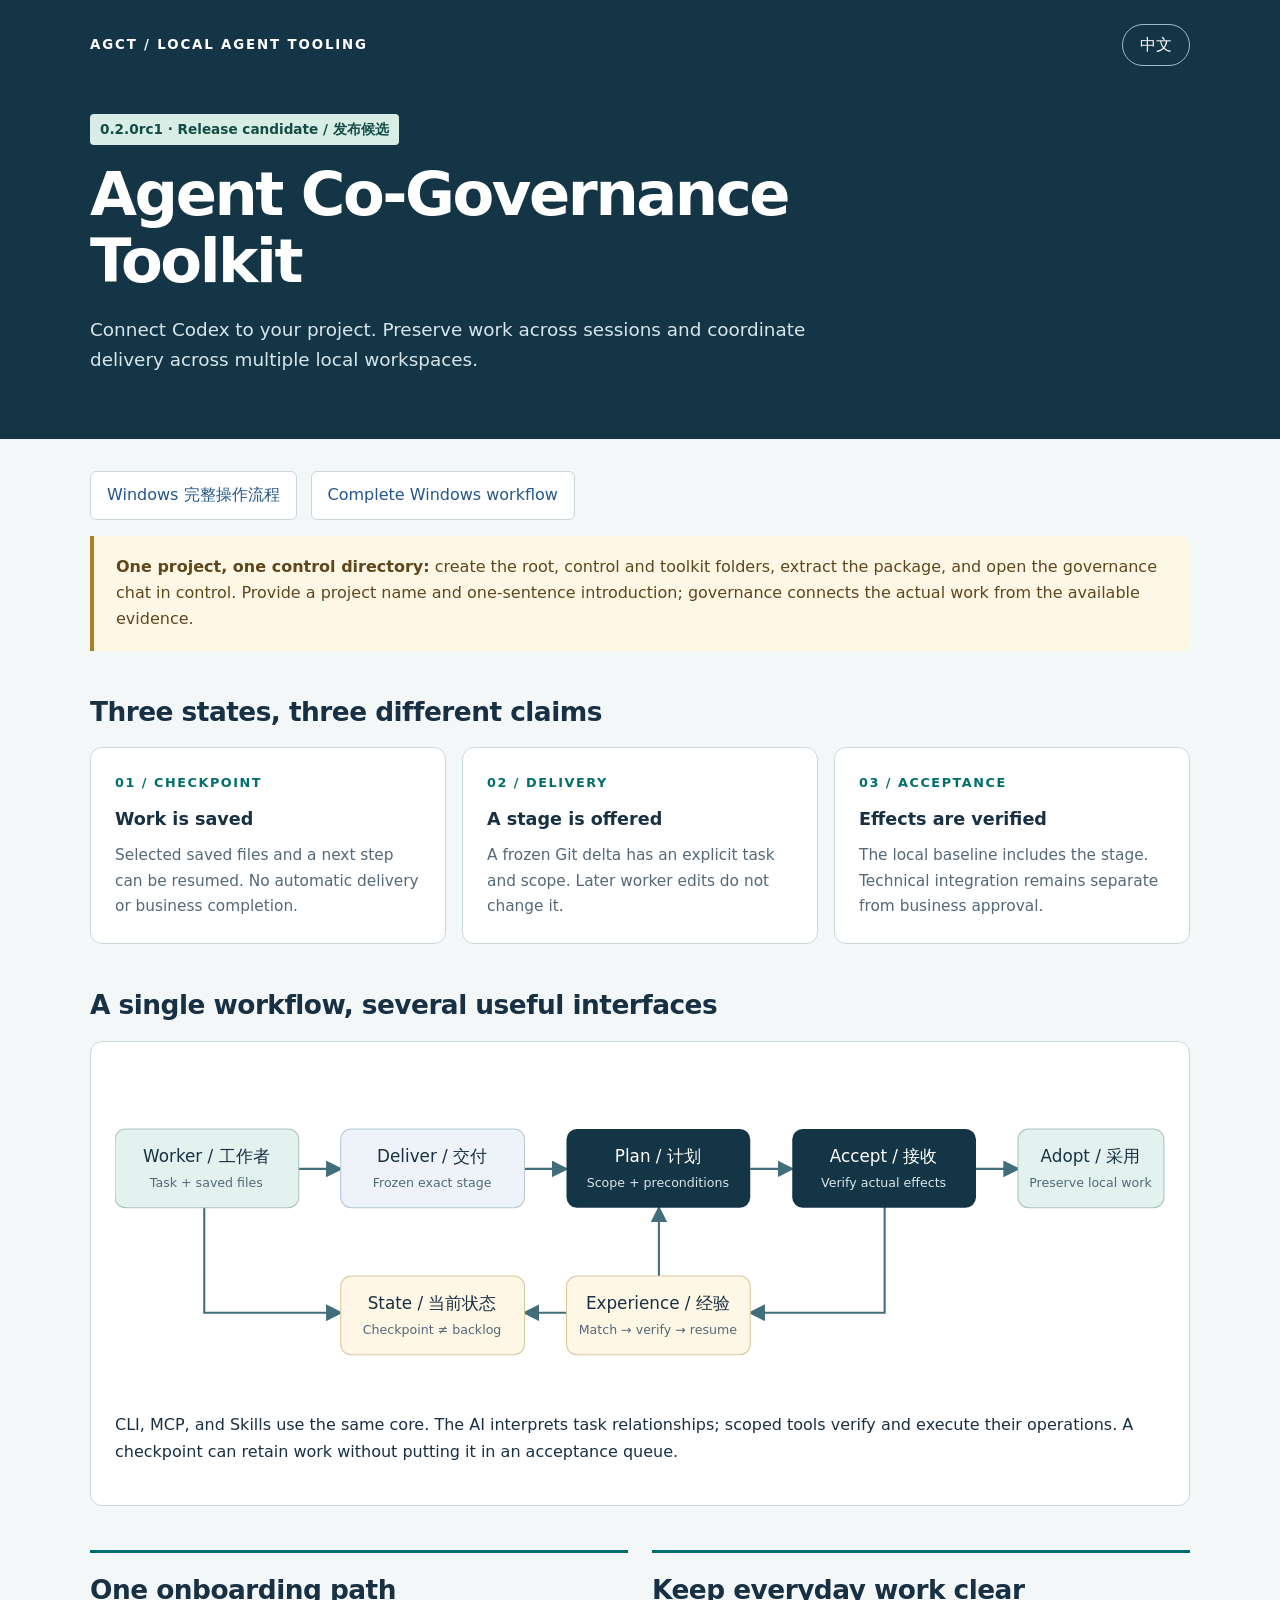
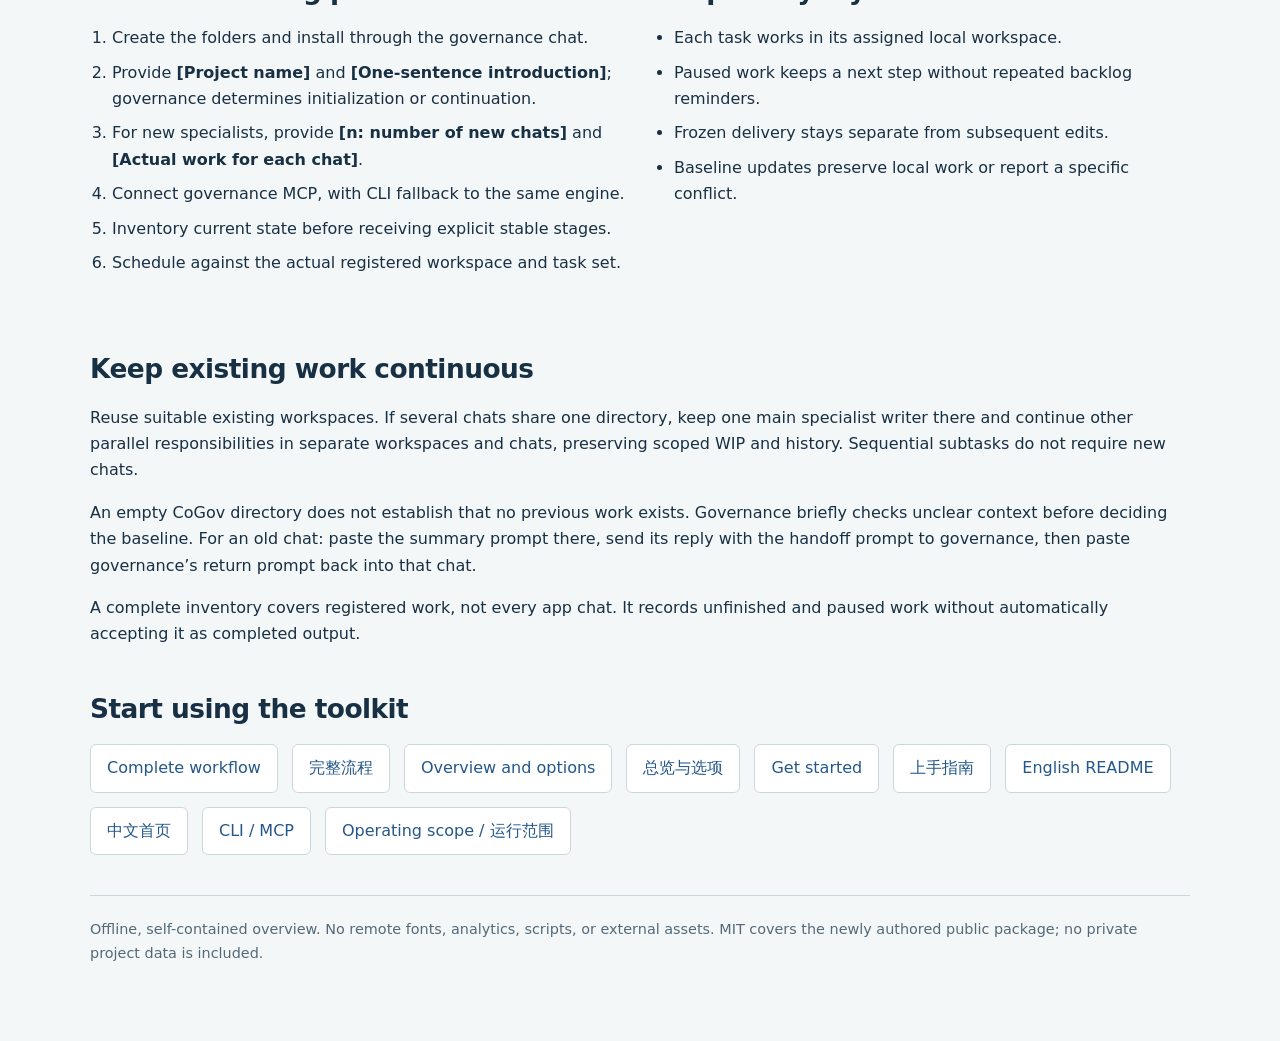
==== docs/index.html @ 24f49302 "Release Agent Co-Governance Toolkit 0.2.0rc1" ====
<!doctype html>
<html lang="en">
<head>
<meta charset="utf-8">
<meta name="viewport" content="width=device-width,initial-scale=1">
<title>Agent Co-Governance Toolkit · 0.2.0rc1</title>
<style>
:root{color-scheme:light;--ink:#183044;--muted:#536979;--paper:#f4f7f7;--line:#cad8de;--teal:#006f6b;--blue:#24578a;--pale:#e4f2ef;--amber:#77520e}*{box-sizing:border-box}body{margin:0;background:var(--paper);color:var(--ink);font:16px/1.65 system-ui,-apple-system,"Segoe UI","Microsoft YaHei",sans-serif}a{color:var(--blue);text-underline-offset:3px}button{font:inherit}header{background:#143546;color:white;padding:24px max(24px,calc((100vw - 1100px)/2)) 48px}nav{display:flex;justify-content:space-between;align-items:center;gap:18px;margin-bottom:48px}nav small{letter-spacing:.14em;text-transform:uppercase;font-weight:700}nav button{border:1px solid #a2bbc7;background:transparent;color:white;padding:7px 17px;border-radius:30px;cursor:pointer}nav button:focus-visible,a:focus-visible{outline:3px solid #d7a23e;outline-offset:4px}h1{font-size:clamp(2.1rem,5vw,3.8rem);line-height:1.1;letter-spacing:-.04em;max-width:900px;margin:16px 0 20px}header p{max-width:760px;font-size:1.15rem;color:#d7e6ed}h2{font-size:1.65rem;line-height:1.3;letter-spacing:-.02em;margin:0 0 18px}h3{font-size:1.1rem;margin:0 0 9px}p{margin:0 0 16px}.tag{display:inline-block;background:#d8ede6;color:#124d44;font-size:.85rem;font-weight:700;border-radius:4px;padding:4px 10px}.wrap{max-width:1148px;margin:auto;padding:32px 24px 60px}.notice{border-left:4px solid #af7b26;background:#fff7e6;color:#5f461c;padding:18px 22px;border-radius:0 8px 8px 0}.section{margin-top:44px}.grid{display:grid;grid-template-columns:repeat(3,1fr);gap:16px}.card{background:white;border:1px solid var(--line);border-radius:12px;padding:24px}.num{font-size:.8rem;letter-spacing:.12em;color:var(--teal);font-weight:800;margin-bottom:12px}.card p{color:var(--muted);font-size:.96rem;margin-bottom:0}.flow{background:white;border:1px solid var(--line);border-radius:12px;padding:24px;overflow-x:auto}.flow svg{display:block;width:100%;min-width:670px;height:auto}table{border-collapse:collapse;width:100%;background:white;border:1px solid var(--line)}th,td{text-align:left;vertical-align:top;padding:16px;border-bottom:1px solid var(--line)}th{background:#e8f0f3;font-size:.94rem}code{font: .9em ui-monospace,"Cascadia Code",Consolas,monospace;background:#edf2f4;padding:2px 5px;border-radius:3px}.split{display:grid;grid-template-columns:1fr 1fr;gap:24px}.panel{border-top:3px solid var(--teal);padding:20px 0}ul,ol{padding-left:22px;margin:12px 0}li{margin:8px 0}.links{display:flex;flex-wrap:wrap;gap:14px}.links a{background:white;padding:10px 16px;border:1px solid var(--line);border-radius:6px;text-decoration:none}footer{border-top:1px solid var(--line);margin-top:40px;padding-top:22px;font-size:.9rem;color:var(--muted)}[hidden]{display:none!important}@media(max-width:720px){.grid,.split{grid-template-columns:1fr}nav{margin-bottom:30px}th,td{padding:12px}.wrap{padding:25px 18px}.flow{padding:16px}}@media print{nav button{display:none}header{background:white;color:var(--ink);padding:20px 0}header p{color:var(--muted)}.wrap{padding:20px 0}.section{break-inside:avoid}body{background:white}}
</style>
</head>
<body>
<header>
  <nav><small>AGCT / local agent tooling</small><button id="language" type="button" aria-label="Switch to Chinese">中文</button></nav>
  <span class="tag">0.2.0rc1 · Release candidate / 发布候选</span>
  <h1>Agent Co-Governance<br>Toolkit</h1>
  <p data-en>Connect Codex to your project. Preserve work across sessions and coordinate delivery across multiple local workspaces.</p>
  <p data-zh hidden>把 Codex 接入你的项目，跨对话保存工作，并协调多个本地工作区的交付与接续。</p>
</header>
<main class="wrap">
  <p class="links"><a href="zh-CN/windows-example.md">Windows 完整操作流程</a><a href="en/windows-example.md">Complete Windows workflow</a></p>
  <aside class="notice"><span data-en><strong>One project, one control directory:</strong> create the root, control and toolkit folders, extract the package, and open the governance chat in control. Provide a project name and one-sentence introduction; governance connects the actual work from the available evidence.</span><span data-zh hidden><strong>一个项目，一个治理目录：</strong>先建立根目录、control 和 toolkit，解压后直接在 control 开治理聊天。提供项目名称和一句话介绍，由治理根据真实证据接入工作。</span></aside>
  <section class="section" aria-labelledby="states">
    <h2 id="states"><span data-en>Three states, three different claims</span><span data-zh hidden>三个状态，三种不同的结论</span></h2>
    <div class="grid">
      <article class="card"><div class="num">01 / CHECKPOINT</div><h3><span data-en>Work is saved</span><span data-zh hidden>工作已保存</span></h3><p data-en>Selected saved files and a next step can be resumed. No automatic delivery or business completion.</p><p data-zh hidden>指定的已保存文件和下一步可以接续，不自动转成交付，也不代表业务完成。</p></article>
      <article class="card"><div class="num">02 / DELIVERY</div><h3><span data-en>A stage is offered</span><span data-zh hidden>阶段明确交付</span></h3><p data-en>A frozen Git delta has an explicit task and scope. Later worker edits do not change it.</p><p data-zh hidden>冻结的 Git 变化具有明确任务和范围，不跟随后续工作区编辑变化。</p></article>
      <article class="card"><div class="num">03 / ACCEPTANCE</div><h3><span data-en>Effects are verified</span><span data-zh hidden>接收效果已验证</span></h3><p data-en>The local baseline includes the stage. Technical integration remains separate from business approval.</p><p data-zh hidden>本地基线已包含该阶段；技术集成与业务批准仍分别判断。</p></article>
    </div>
  </section>
  <section class="section" aria-labelledby="workflow">
    <h2 id="workflow"><span data-en>A single workflow, several useful interfaces</span><span data-zh hidden>同一个工作流，不同的使用接口</span></h2>
    <div class="flow">
      <svg viewBox="0 0 1000 330" role="img" aria-labelledby="flow-title flow-description">
        <title id="flow-title">Work, checkpoint, deliver, reconcile and adopt / 工作、检查点、交付、接收与采用</title>
        <desc id="flow-description">A worker saves checkpoints or explicitly delivers a stage. Governance plans, verifies and integrates the stage, then adopts the baseline. A bounded experience loop supports missing steps.</desc>
        <defs><marker id="arrow" markerWidth="8" markerHeight="8" refX="7" refY="4" orient="auto"><path d="M0 0L8 4L0 8Z" fill="#426d7b"/></marker></defs>
        <g fill="none" stroke="#426d7b" stroke-width="2" marker-end="url(#arrow)"><path d="M175 98H215"/><path d="M390 98H430"/><path d="M605 98H645"/><path d="M820 98H860"/><path d="M85 134V235H215"/><path d="M733 134V235H605"/><path d="M430 235H390"/><path d="M518 200V135"/></g>
        <g font-family="system-ui, sans-serif" text-anchor="middle">
          <rect x="0" y="60" width="175" height="75" rx="10" fill="#e4f2ef" stroke="#a6c5bd"/><text x="87" y="91" font-size="16" fill="#183044">Worker / 工作者</text><text x="87" y="115" font-size="12" fill="#536979">Task + saved files</text>
          <rect x="215" y="60" width="175" height="75" rx="10" fill="#edf3f8" stroke="#b4c7d8"/><text x="302" y="91" font-size="16" fill="#183044">Deliver / 交付</text><text x="302" y="115" font-size="12" fill="#536979">Frozen exact stage</text>
          <rect x="430" y="60" width="175" height="75" rx="10" fill="#143546"/><text x="517" y="91" font-size="16" fill="white">Plan / 计划</text><text x="517" y="115" font-size="12" fill="#d7e6ed">Scope + preconditions</text>
          <rect x="645" y="60" width="175" height="75" rx="10" fill="#143546"/><text x="732" y="91" font-size="16" fill="white">Accept / 接收</text><text x="732" y="115" font-size="12" fill="#d7e6ed">Verify actual effects</text>
          <rect x="860" y="60" width="139" height="75" rx="10" fill="#e4f2ef" stroke="#a6c5bd"/><text x="929" y="91" font-size="16" fill="#183044">Adopt / 采用</text><text x="929" y="115" font-size="12" fill="#536979">Preserve local work</text>
          <rect x="215" y="200" width="175" height="75" rx="10" fill="#fff7e6" stroke="#dac79f"/><text x="302" y="231" font-size="16" fill="#183044">State / 当前状态</text><text x="302" y="255" font-size="12" fill="#536979">Checkpoint ≠ backlog</text>
          <rect x="430" y="200" width="175" height="75" rx="10" fill="#fff7e6" stroke="#dac79f"/><text x="517" y="231" font-size="16" fill="#183044">Experience / 经验</text><text x="517" y="255" font-size="12" fill="#536979">Match → verify → resume</text>
        </g>
      </svg>
      <p data-en>CLI, MCP, and Skills use the same core. The AI interprets task relationships; scoped tools verify and execute their operations. A checkpoint can retain work without putting it in an acceptance queue.</p><p data-zh hidden>CLI、MCP 与 Skills 使用同一内核。AI 理解任务关系，有限工具核验并执行操作。检查点可以保留工作，而不把它放入待接收队列。</p>
    </div>
  </section>
  <section class="section split">
    <div class="panel"><h2><span data-en>One onboarding path</span><span data-zh hidden>一条清楚的接入路线</span></h2><ol><li><span data-en>Create the folders and install through the governance chat.</span><span data-zh hidden>先建目录，在治理聊天完成安装。</span></li><li><span data-en>Provide <strong>[Project name]</strong> and <strong>[One-sentence introduction]</strong>; governance determines initialization or continuation.</span><span data-zh hidden>填写<strong>【项目名称】</strong>和<strong>【一句话介绍】</strong>，由治理判断初始化或接续。</span></li><li><span data-en>For new specialists, provide <strong>[n: number of new chats]</strong> and <strong>[Actual work for each chat]</strong>.</span><span data-zh hidden>需要新专业窗口时填写<strong>【n：新窗口数量】</strong>及<strong>【每个窗口实际负责的内容】</strong>。</span></li><li><span data-en>Connect governance MCP, with CLI fallback to the same engine.</span><span data-zh hidden>接入治理 MCP，CLI 作为同一内核的后备。</span></li><li><span data-en>Inventory current state before receiving explicit stable stages.</span><span data-zh hidden>先盘点当前状态，再接收明确稳定的阶段。</span></li><li><span data-en>Schedule against the actual registered workspace and task set.</span><span data-zh hidden>定时治理读取实际登记的工作区和任务。</span></li></ol></div>
    <div class="panel"><h2><span data-en>Keep everyday work clear</span><span data-zh hidden>让日常工作状态清楚</span></h2><ul><li><span data-en>Each task works in its assigned local workspace.</span><span data-zh hidden>每个任务在分配的本地工作区推进。</span></li><li><span data-en>Paused work keeps a next step without repeated backlog reminders.</span><span data-zh hidden>暂停工作保留下一步，不重复成为积压提醒。</span></li><li><span data-en>Frozen delivery stays separate from subsequent edits.</span><span data-zh hidden>冻结交付与后续编辑分别管理。</span></li><li><span data-en>Baseline updates preserve local work or report a specific conflict.</span><span data-zh hidden>基线更新保全本地工作，或报告具体冲突。</span></li></ul></div>
  </section>
  <section class="section">
    <h2><span data-en>Keep existing work continuous</span><span data-zh hidden>现有工作继续，不重新立项</span></h2>
    <p data-en>Reuse suitable existing workspaces. If several chats share one directory, keep one main specialist writer there and continue other parallel responsibilities in separate workspaces and chats, preserving scoped WIP and history. Sequential subtasks do not require new chats.</p>
    <p data-zh hidden>合适的原工作区可以复用。多个旧窗口共用一个目录时，保留一个主要专业写入者，其余需要并行推进的职责在独立工作区和新窗口接续，按范围保全 WIP 与原历史。顺序推进的子任务不必另开窗口。</p>
    <p data-en>An empty CoGov directory does not establish that no previous work exists. Governance briefly checks unclear context before deciding the baseline. For an old chat: paste the summary prompt there, send its reply with the handoff prompt to governance, then paste governance’s return prompt back into that chat.</p><p data-en>A complete inventory covers registered work, not every app chat. It records unfinished and paused work without automatically accepting it as completed output.</p>
    <p data-zh hidden>空 CoGov 不代表没有旧工作；治理先核对不明确的现场，再决定基线。旧窗接入：贴归纳提示词给旧窗，把回复连同转交提示词交给治理，再把治理生成的回贴提示词贴回原窗。</p><p data-zh hidden>完整盘点覆盖已登记工作，不代表自动发现全部应用聊天；未完与暂停工作保留状态，不自动作为完成成果接收。</p>
  </section>
  <section class="section">
    <h2><span data-en>Start using the toolkit</span><span data-zh hidden>开始使用工具</span></h2>
    <div class="links"><a href="en/windows-example.md">Complete workflow</a><a href="zh-CN/windows-example.md">完整流程</a><a href="en/operation-manual.md">Overview and options</a><a href="zh-CN/operation-manual.md">总览与选项</a><a href="en/getting-started.md">Get started</a><a href="zh-CN/getting-started.md">上手指南</a><a href="../README.md">English README</a><a href="../README.zh-CN.md">中文首页</a><a href="COMMANDS.md">CLI / MCP</a><a href="RELEASE_BOUNDARIES.md">Operating scope / 运行范围</a></div>
  </section>
  <footer><p data-en>Offline, self-contained overview. No remote fonts, analytics, scripts, or external assets. MIT covers the newly authored public package; no private project data is included.</p><p data-zh hidden>独立离线说明页，不加载远程字体、分析服务、脚本或外部素材。MIT 覆盖独立新写的公开包，不含私有项目资料。</p></footer>
</main>
<script>
(()=>{const button=document.getElementById('language');let language='en';button.addEventListener('click',()=>{language=language==='en'?'zh':'en';document.documentElement.lang=language==='en'?'en':'zh-CN';document.querySelectorAll('[data-en]').forEach(el=>el.hidden=language!=='en');document.querySelectorAll('[data-zh]').forEach(el=>el.hidden=language!=='zh');button.textContent=language==='en'?'中文':'English';button.setAttribute('aria-label',language==='en'?'Switch to Chinese':'切换为英文');});})();
</script>
</body>
</html>
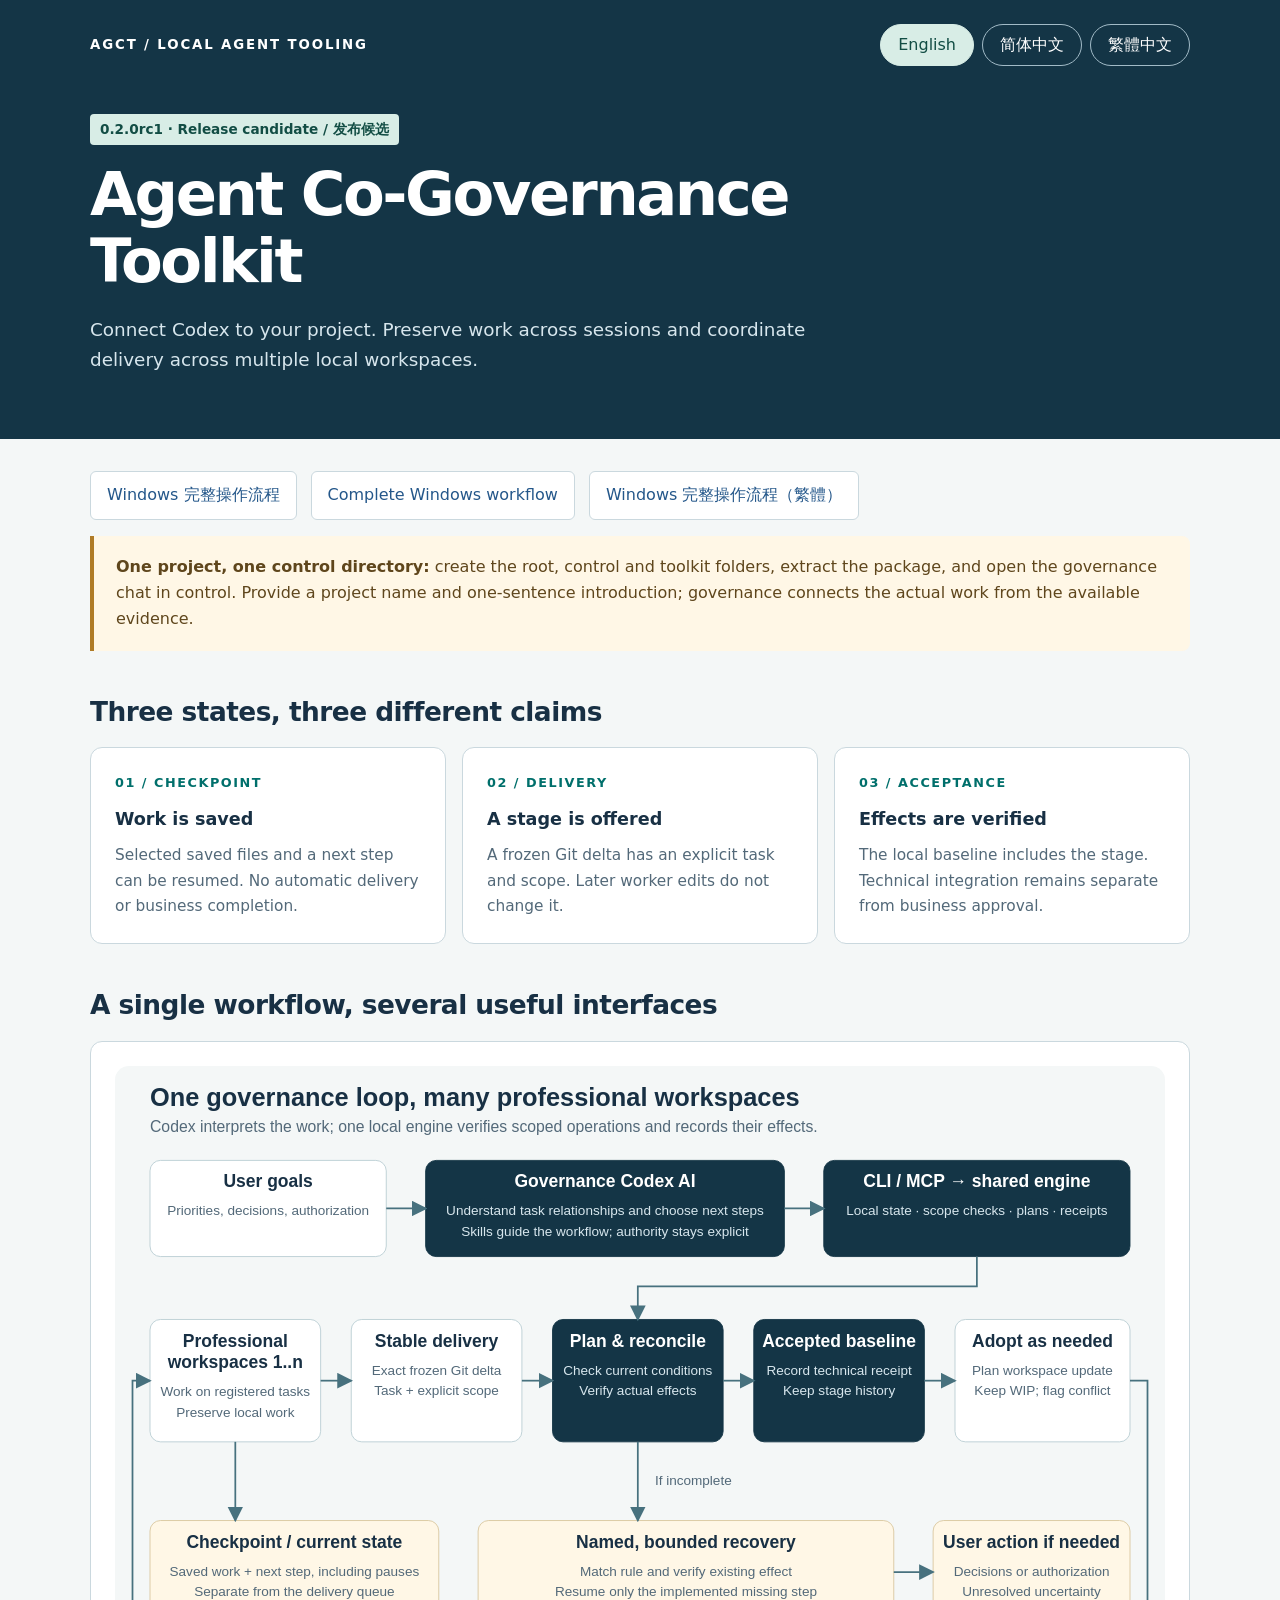
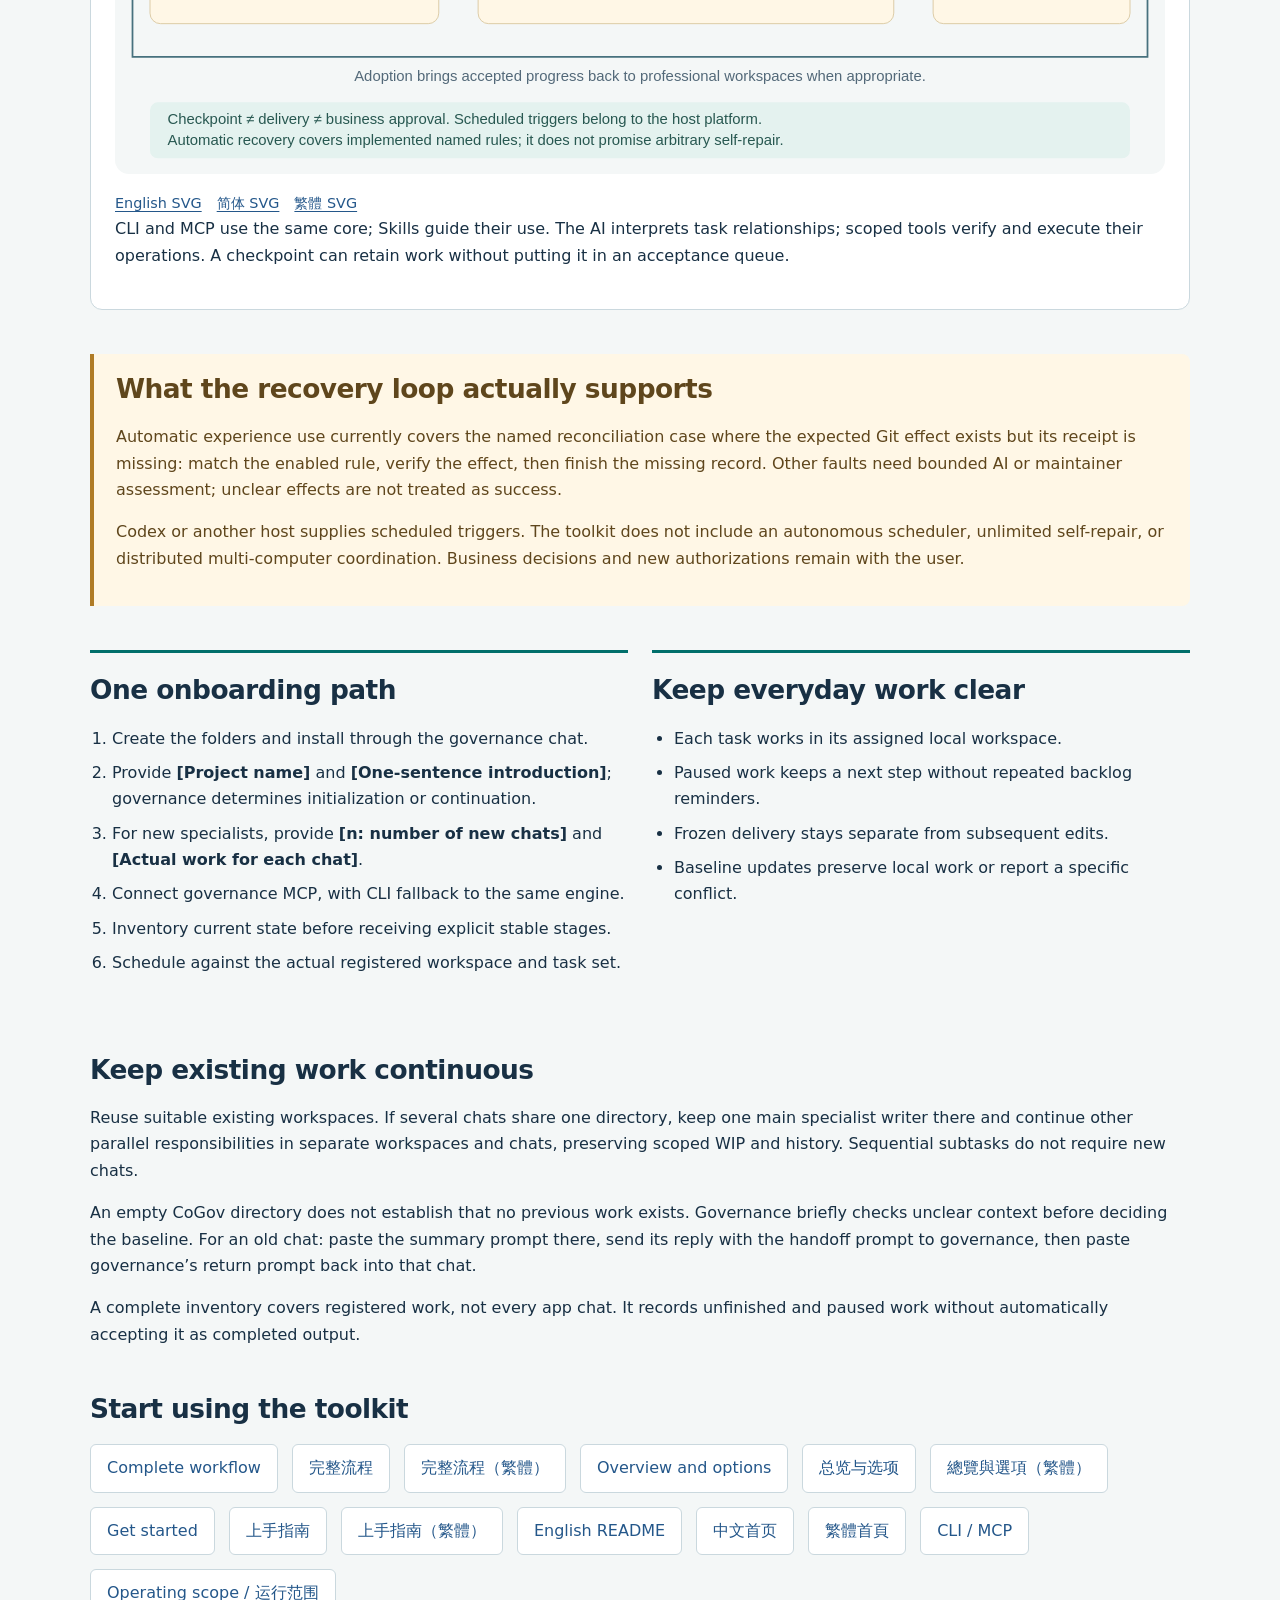
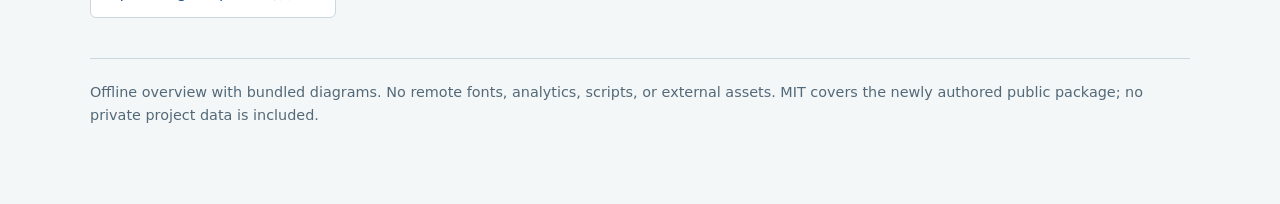
==== commit 1fa2ff15: "Add trilingual README, manuals and generic workspace illustrations" ====
--- a/docs/index.html
+++ b/docs/index.html
@@ -5,68 +5,76 @@
 <meta name="viewport" content="width=device-width,initial-scale=1">
 <title>Agent Co-Governance Toolkit · 0.2.0rc1</title>
 <style>
-:root{color-scheme:light;--ink:#183044;--muted:#536979;--paper:#f4f7f7;--line:#cad8de;--teal:#006f6b;--blue:#24578a;--pale:#e4f2ef;--amber:#77520e}*{box-sizing:border-box}body{margin:0;background:var(--paper);color:var(--ink);font:16px/1.65 system-ui,-apple-system,"Segoe UI","Microsoft YaHei",sans-serif}a{color:var(--blue);text-underline-offset:3px}button{font:inherit}header{background:#143546;color:white;padding:24px max(24px,calc((100vw - 1100px)/2)) 48px}nav{display:flex;justify-content:space-between;align-items:center;gap:18px;margin-bottom:48px}nav small{letter-spacing:.14em;text-transform:uppercase;font-weight:700}nav button{border:1px solid #a2bbc7;background:transparent;color:white;padding:7px 17px;border-radius:30px;cursor:pointer}nav button:focus-visible,a:focus-visible{outline:3px solid #d7a23e;outline-offset:4px}h1{font-size:clamp(2.1rem,5vw,3.8rem);line-height:1.1;letter-spacing:-.04em;max-width:900px;margin:16px 0 20px}header p{max-width:760px;font-size:1.15rem;color:#d7e6ed}h2{font-size:1.65rem;line-height:1.3;letter-spacing:-.02em;margin:0 0 18px}h3{font-size:1.1rem;margin:0 0 9px}p{margin:0 0 16px}.tag{display:inline-block;background:#d8ede6;color:#124d44;font-size:.85rem;font-weight:700;border-radius:4px;padding:4px 10px}.wrap{max-width:1148px;margin:auto;padding:32px 24px 60px}.notice{border-left:4px solid #af7b26;background:#fff7e6;color:#5f461c;padding:18px 22px;border-radius:0 8px 8px 0}.section{margin-top:44px}.grid{display:grid;grid-template-columns:repeat(3,1fr);gap:16px}.card{background:white;border:1px solid var(--line);border-radius:12px;padding:24px}.num{font-size:.8rem;letter-spacing:.12em;color:var(--teal);font-weight:800;margin-bottom:12px}.card p{color:var(--muted);font-size:.96rem;margin-bottom:0}.flow{background:white;border:1px solid var(--line);border-radius:12px;padding:24px;overflow-x:auto}.flow svg{display:block;width:100%;min-width:670px;height:auto}table{border-collapse:collapse;width:100%;background:white;border:1px solid var(--line)}th,td{text-align:left;vertical-align:top;padding:16px;border-bottom:1px solid var(--line)}th{background:#e8f0f3;font-size:.94rem}code{font: .9em ui-monospace,"Cascadia Code",Consolas,monospace;background:#edf2f4;padding:2px 5px;border-radius:3px}.split{display:grid;grid-template-columns:1fr 1fr;gap:24px}.panel{border-top:3px solid var(--teal);padding:20px 0}ul,ol{padding-left:22px;margin:12px 0}li{margin:8px 0}.links{display:flex;flex-wrap:wrap;gap:14px}.links a{background:white;padding:10px 16px;border:1px solid var(--line);border-radius:6px;text-decoration:none}footer{border-top:1px solid var(--line);margin-top:40px;padding-top:22px;font-size:.9rem;color:var(--muted)}[hidden]{display:none!important}@media(max-width:720px){.grid,.split{grid-template-columns:1fr}nav{margin-bottom:30px}th,td{padding:12px}.wrap{padding:25px 18px}.flow{padding:16px}}@media print{nav button{display:none}header{background:white;color:var(--ink);padding:20px 0}header p{color:var(--muted)}.wrap{padding:20px 0}.section{break-inside:avoid}body{background:white}}
+:root{color-scheme:light;--ink:#183044;--muted:#536979;--paper:#f4f7f7;--line:#cad8de;--teal:#006f6b;--blue:#24578a;--pale:#e4f2ef;--amber:#77520e}*{box-sizing:border-box}body{margin:0;background:var(--paper);color:var(--ink);font:16px/1.65 system-ui,-apple-system,"Segoe UI","Microsoft YaHei",sans-serif}a{color:var(--blue);text-underline-offset:3px}button{font:inherit}header{background:#143546;color:white;padding:24px max(24px,calc((100vw - 1100px)/2)) 48px}nav{display:flex;justify-content:space-between;align-items:center;gap:18px;margin-bottom:48px}nav small{letter-spacing:.14em;text-transform:uppercase;font-weight:700}nav button{border:1px solid #a2bbc7;background:transparent;color:white;padding:7px 17px;border-radius:30px;cursor:pointer}nav button:focus-visible,a:focus-visible{outline:3px solid #d7a23e;outline-offset:4px}h1{font-size:clamp(2.1rem,5vw,3.8rem);line-height:1.1;letter-spacing:-.04em;max-width:900px;margin:16px 0 20px}header p{max-width:760px;font-size:1.15rem;color:#d7e6ed}h2{font-size:1.65rem;line-height:1.3;letter-spacing:-.02em;margin:0 0 18px}h3{font-size:1.1rem;margin:0 0 9px}p{margin:0 0 16px}.tag{display:inline-block;background:#d8ede6;color:#124d44;font-size:.85rem;font-weight:700;border-radius:4px;padding:4px 10px}.wrap{max-width:1148px;margin:auto;padding:32px 24px 60px}.notice{border-left:4px solid #af7b26;background:#fff7e6;color:#5f461c;padding:18px 22px;border-radius:0 8px 8px 0}.section{margin-top:44px}.grid{display:grid;grid-template-columns:repeat(3,1fr);gap:16px}.card{background:white;border:1px solid var(--line);border-radius:12px;padding:24px}.num{font-size:.8rem;letter-spacing:.12em;color:var(--teal);font-weight:800;margin-bottom:12px}.card p{color:var(--muted);font-size:.96rem;margin-bottom:0}.flow{background:white;border:1px solid var(--line);border-radius:12px;padding:24px;overflow-x:auto}.flow img{display:block;width:100%;min-width:720px;height:auto;margin-bottom:18px}.language-switch{display:flex;flex-wrap:wrap;gap:8px}nav button[aria-pressed="true"]{background:#d8ede6;border-color:#d8ede6;color:#124d44}.diagram-links{font-size:.9rem;display:flex;flex-wrap:wrap;gap:15px;margin:10px 0 0}table{border-collapse:collapse;width:100%;background:white;border:1px solid var(--line)}th,td{text-align:left;vertical-align:top;padding:16px;border-bottom:1px solid var(--line)}th{background:#e8f0f3;font-size:.94rem}code{font: .9em ui-monospace,"Cascadia Code",Consolas,monospace;background:#edf2f4;padding:2px 5px;border-radius:3px}.split{display:grid;grid-template-columns:1fr 1fr;gap:24px}.panel{border-top:3px solid var(--teal);padding:20px 0}ul,ol{padding-left:22px;margin:12px 0}li{margin:8px 0}.links{display:flex;flex-wrap:wrap;gap:14px}.links a{background:white;padding:10px 16px;border:1px solid var(--line);border-radius:6px;text-decoration:none}footer{border-top:1px solid var(--line);margin-top:40px;padding-top:22px;font-size:.9rem;color:var(--muted)}[hidden]{display:none!important}@media(max-width:720px){.grid,.split{grid-template-columns:1fr}nav{margin-bottom:30px;align-items:flex-start;flex-direction:column}th,td{padding:12px}.wrap{padding:25px 18px}.flow{padding:16px}}@media print{nav button{display:none}header{background:white;color:var(--ink);padding:20px 0}header p{color:var(--muted)}.wrap{padding:20px 0}.section{break-inside:avoid}body{background:white}}
 </style>
 </head>
 <body>
 <header>
-  <nav><small>AGCT / local agent tooling</small><button id="language" type="button" aria-label="Switch to Chinese">中文</button></nav>
+  <nav><small>AGCT / local agent tooling</small><div class="language-switch" role="group" aria-label="Language / 语言 / 語言"><button type="button" data-language="en" aria-pressed="true" lang="en">English</button><button id="language" type="button" data-language="zh" aria-pressed="false" lang="zh-CN">简体中文</button><button type="button" data-language="tw" aria-pressed="false" lang="zh-TW">繁體中文</button></div></nav>
   <span class="tag">0.2.0rc1 · Release candidate / 发布候选</span>
   <h1>Agent Co-Governance<br>Toolkit</h1>
   <p data-en>Connect Codex to your project. Preserve work across sessions and coordinate delivery across multiple local workspaces.</p>
-  <p data-zh hidden>把 Codex 接入你的项目，跨对话保存工作，并协调多个本地工作区的交付与接续。</p>
+  <p data-zh hidden>把 Codex 接入你的项目，跨对话保存工作，并协调多个本地工作区的交付与接续。</p><p data-tw hidden>把 Codex 接入你的專案，跨對話保存工作，並協調多個本地工作區的交付與接續。</p>
 </header>
 <main class="wrap">
-  <p class="links"><a href="zh-CN/windows-example.md">Windows 完整操作流程</a><a href="en/windows-example.md">Complete Windows workflow</a></p>
-  <aside class="notice"><span data-en><strong>One project, one control directory:</strong> create the root, control and toolkit folders, extract the package, and open the governance chat in control. Provide a project name and one-sentence introduction; governance connects the actual work from the available evidence.</span><span data-zh hidden><strong>一个项目，一个治理目录：</strong>先建立根目录、control 和 toolkit，解压后直接在 control 开治理聊天。提供项目名称和一句话介绍，由治理根据真实证据接入工作。</span></aside>
+  <p class="links"><a href="zh-CN/windows-example.md">Windows 完整操作流程</a><a href="en/windows-example.md">Complete Windows workflow</a><a href="zh-TW/windows-example.md">Windows 完整操作流程（繁體）</a></p>
+  <aside class="notice"><span data-en><strong>One project, one control directory:</strong> create the root, control and toolkit folders, extract the package, and open the governance chat in control. Provide a project name and one-sentence introduction; governance connects the actual work from the available evidence.</span><span data-zh hidden><strong>一个项目，一个治理目录：</strong>先建立根目录、control 和 toolkit，解压后直接在 control 开治理聊天。提供项目名称和一句话介绍，由治理根据真实证据接入工作。</span><span data-tw hidden><strong>一個專案，一個治理目錄：</strong>先建立根目錄、control 和 toolkit，解壓縮後直接在 control 開治理聊天。提供專案名稱和一句話介紹，由治理根據真實證據接入工作。</span></aside>
   <section class="section" aria-labelledby="states">
-    <h2 id="states"><span data-en>Three states, three different claims</span><span data-zh hidden>三个状态，三种不同的结论</span></h2>
+    <h2 id="states"><span data-en>Three states, three different claims</span><span data-zh hidden>三个状态，三种不同的结论</span><span data-tw hidden>三個狀態，三種不同的結論</span></h2>
     <div class="grid">
-      <article class="card"><div class="num">01 / CHECKPOINT</div><h3><span data-en>Work is saved</span><span data-zh hidden>工作已保存</span></h3><p data-en>Selected saved files and a next step can be resumed. No automatic delivery or business completion.</p><p data-zh hidden>指定的已保存文件和下一步可以接续，不自动转成交付，也不代表业务完成。</p></article>
-      <article class="card"><div class="num">02 / DELIVERY</div><h3><span data-en>A stage is offered</span><span data-zh hidden>阶段明确交付</span></h3><p data-en>A frozen Git delta has an explicit task and scope. Later worker edits do not change it.</p><p data-zh hidden>冻结的 Git 变化具有明确任务和范围，不跟随后续工作区编辑变化。</p></article>
-      <article class="card"><div class="num">03 / ACCEPTANCE</div><h3><span data-en>Effects are verified</span><span data-zh hidden>接收效果已验证</span></h3><p data-en>The local baseline includes the stage. Technical integration remains separate from business approval.</p><p data-zh hidden>本地基线已包含该阶段；技术集成与业务批准仍分别判断。</p></article>
+      <article class="card"><div class="num">01 / CHECKPOINT</div><h3><span data-en>Work is saved</span><span data-zh hidden>工作已保存</span><span data-tw hidden>工作已保存</span></h3><p data-en>Selected saved files and a next step can be resumed. No automatic delivery or business completion.</p><p data-zh hidden>指定的已保存文件和下一步可以接续，不自动转成交付，也不代表业务完成。</p><p data-tw hidden>指定的已保存檔案和下一步可以接續，不自動轉成交付，也不代表業務完成。</p></article>
+      <article class="card"><div class="num">02 / DELIVERY</div><h3><span data-en>A stage is offered</span><span data-zh hidden>阶段明确交付</span><span data-tw hidden>階段明確交付</span></h3><p data-en>A frozen Git delta has an explicit task and scope. Later worker edits do not change it.</p><p data-zh hidden>冻结的 Git 变化具有明确任务和范围，不跟随后续工作区编辑变化。</p><p data-tw hidden>凍結的 Git 變更具有明確任務和範圍，不隨後續工作區編輯而改變。</p></article>
+      <article class="card"><div class="num">03 / ACCEPTANCE</div><h3><span data-en>Effects are verified</span><span data-zh hidden>接收效果已验证</span><span data-tw hidden>接收效果已驗證</span></h3><p data-en>The local baseline includes the stage. Technical integration remains separate from business approval.</p><p data-zh hidden>本地基线已包含该阶段；技术集成与业务批准仍分别判断。</p><p data-tw hidden>本地基線已包含該階段；技術整合與業務批准仍分別判斷。</p></article>
     </div>
   </section>
   <section class="section" aria-labelledby="workflow">
-    <h2 id="workflow"><span data-en>A single workflow, several useful interfaces</span><span data-zh hidden>同一个工作流，不同的使用接口</span></h2>
+    <h2 id="workflow"><span data-en>A single workflow, several useful interfaces</span><span data-zh hidden>同一个工作流，不同的使用接口</span><span data-tw hidden>同一個工作流，不同的使用介面</span></h2>
     <div class="flow">
-      <svg viewBox="0 0 1000 330" role="img" aria-labelledby="flow-title flow-description">
-        <title id="flow-title">Work, checkpoint, deliver, reconcile and adopt / 工作、检查点、交付、接收与采用</title>
-        <desc id="flow-description">A worker saves checkpoints or explicitly delivers a stage. Governance plans, verifies and integrates the stage, then adopts the baseline. A bounded experience loop supports missing steps.</desc>
-        <defs><marker id="arrow" markerWidth="8" markerHeight="8" refX="7" refY="4" orient="auto"><path d="M0 0L8 4L0 8Z" fill="#426d7b"/></marker></defs>
-        <g fill="none" stroke="#426d7b" stroke-width="2" marker-end="url(#arrow)"><path d="M175 98H215"/><path d="M390 98H430"/><path d="M605 98H645"/><path d="M820 98H860"/><path d="M85 134V235H215"/><path d="M733 134V235H605"/><path d="M430 235H390"/><path d="M518 200V135"/></g>
-        <g font-family="system-ui, sans-serif" text-anchor="middle">
-          <rect x="0" y="60" width="175" height="75" rx="10" fill="#e4f2ef" stroke="#a6c5bd"/><text x="87" y="91" font-size="16" fill="#183044">Worker / 工作者</text><text x="87" y="115" font-size="12" fill="#536979">Task + saved files</text>
-          <rect x="215" y="60" width="175" height="75" rx="10" fill="#edf3f8" stroke="#b4c7d8"/><text x="302" y="91" font-size="16" fill="#183044">Deliver / 交付</text><text x="302" y="115" font-size="12" fill="#536979">Frozen exact stage</text>
-          <rect x="430" y="60" width="175" height="75" rx="10" fill="#143546"/><text x="517" y="91" font-size="16" fill="white">Plan / 计划</text><text x="517" y="115" font-size="12" fill="#d7e6ed">Scope + preconditions</text>
-          <rect x="645" y="60" width="175" height="75" rx="10" fill="#143546"/><text x="732" y="91" font-size="16" fill="white">Accept / 接收</text><text x="732" y="115" font-size="12" fill="#d7e6ed">Verify actual effects</text>
-          <rect x="860" y="60" width="139" height="75" rx="10" fill="#e4f2ef" stroke="#a6c5bd"/><text x="929" y="91" font-size="16" fill="#183044">Adopt / 采用</text><text x="929" y="115" font-size="12" fill="#536979">Preserve local work</text>
-          <rect x="215" y="200" width="175" height="75" rx="10" fill="#fff7e6" stroke="#dac79f"/><text x="302" y="231" font-size="16" fill="#183044">State / 当前状态</text><text x="302" y="255" font-size="12" fill="#536979">Checkpoint ≠ backlog</text>
-          <rect x="430" y="200" width="175" height="75" rx="10" fill="#fff7e6" stroke="#dac79f"/><text x="517" y="231" font-size="16" fill="#183044">Experience / 经验</text><text x="517" y="255" font-size="12" fill="#536979">Match → verify → resume</text>
-        </g>
-      </svg>
-      <p data-en>CLI, MCP, and Skills use the same core. The AI interprets task relationships; scoped tools verify and execute their operations. A checkpoint can retain work without putting it in an acceptance queue.</p><p data-zh hidden>CLI、MCP 与 Skills 使用同一内核。AI 理解任务关系，有限工具核验并执行操作。检查点可以保留工作，而不把它放入待接收队列。</p>
+      <img data-en src="assets/governance-flow.en.svg" width="1200" height="810" alt="User goals guide governance Codex AI. CLI and MCP share an engine. Professional workspaces save checkpoints or deliver stable stages, which are reconciled into a verified baseline and adopted as needed. Named recovery verifies effects; some decisions require user action.">
+      <img data-zh hidden src="assets/governance-flow.zh-CN.svg" width="1200" height="810" alt="用户目标指导治理 Codex AI，CLI 与 MCP 共用引擎。专业工作区保存检查点或交付稳定阶段，经接收核验形成基线并按需采用。具名恢复核验实际效果，部分决策需要用户动作。">
+      <img data-tw hidden src="assets/governance-flow.zh-TW.svg" width="1200" height="810" alt="使用者目標指導治理 Codex AI，CLI 與 MCP 共用引擎。專業工作區保存檢查點或交付穩定階段，經接收核驗形成基線並按需採用。具名恢復核驗實際效果，部分決策需要使用者操作。">
+      <p class="diagram-links"><a href="assets/governance-flow.en.svg">English SVG</a><a href="assets/governance-flow.zh-CN.svg">简体 SVG</a><a href="assets/governance-flow.zh-TW.svg">繁體 SVG</a></p>
+      <p data-en>CLI and MCP use the same core; Skills guide their use. The AI interprets task relationships; scoped tools verify and execute their operations. A checkpoint can retain work without putting it in an acceptance queue.</p><p data-zh hidden>CLI 与 MCP 使用同一内核，Skills 指导工具的使用。AI 理解任务关系，有限工具核验并执行操作。检查点可以保留工作，而不把它放入待接收队列。</p><p data-tw hidden>CLI 與 MCP 使用同一核心，Skills 指引工具的使用。AI 理解任務關係，限定範圍的工具核驗並執行操作。檢查點可以保留工作，而不把它放入待接收佇列。</p>
     </div>
   </section>
+  <section class="section notice" aria-labelledby="boundaries">
+    <h2 id="boundaries"><span data-en>What the recovery loop actually supports</span><span data-zh hidden>恢复闭环实际支持什么</span><span data-tw hidden>恢復閉環實際支援什麼</span></h2>
+    <p data-en>Automatic experience use currently covers the named reconciliation case where the expected Git effect exists but its receipt is missing: match the enabled rule, verify the effect, then finish the missing record. Other faults need bounded AI or maintainer assessment; unclear effects are not treated as success.</p><p data-zh hidden>当前自动使用经验的范围，是已具名的接收场景：预期 Git 效果已经发生，但回执缺失。先匹配启用的规则并核验效果，再补齐记录。其他故障需要 AI 或维护者作有界判断；效果不明不会视为成功。</p><p data-tw hidden>目前自動使用經驗的範圍，是已具名的接收情境：預期 Git 效果已經發生，但回執缺失。先比對已啟用的規則並核驗效果，再補齊記錄。其他故障需要 AI 或維護者作有界判斷；效果不明不會視為成功。</p>
+    <p data-en>Codex or another host supplies scheduled triggers. The toolkit does not include an autonomous scheduler, unlimited self-repair, or distributed multi-computer coordination. Business decisions and new authorizations remain with the user.</p><p data-zh hidden>定时触发由 Codex 或其他宿主提供。工具包不内建自主调度器、无限自修或多电脑分布式协调。业务取舍与新增授权仍由用户决定。</p><p data-tw hidden>定時觸發由 Codex 或其他宿主提供。工具包未內建自主排程器、無限自修或多電腦分散式協調。業務取捨與新增授權仍由使用者決定。</p>
+  </section>
   <section class="section split">
-    <div class="panel"><h2><span data-en>One onboarding path</span><span data-zh hidden>一条清楚的接入路线</span></h2><ol><li><span data-en>Create the folders and install through the governance chat.</span><span data-zh hidden>先建目录，在治理聊天完成安装。</span></li><li><span data-en>Provide <strong>[Project name]</strong> and <strong>[One-sentence introduction]</strong>; governance determines initialization or continuation.</span><span data-zh hidden>填写<strong>【项目名称】</strong>和<strong>【一句话介绍】</strong>，由治理判断初始化或接续。</span></li><li><span data-en>For new specialists, provide <strong>[n: number of new chats]</strong> and <strong>[Actual work for each chat]</strong>.</span><span data-zh hidden>需要新专业窗口时填写<strong>【n：新窗口数量】</strong>及<strong>【每个窗口实际负责的内容】</strong>。</span></li><li><span data-en>Connect governance MCP, with CLI fallback to the same engine.</span><span data-zh hidden>接入治理 MCP，CLI 作为同一内核的后备。</span></li><li><span data-en>Inventory current state before receiving explicit stable stages.</span><span data-zh hidden>先盘点当前状态，再接收明确稳定的阶段。</span></li><li><span data-en>Schedule against the actual registered workspace and task set.</span><span data-zh hidden>定时治理读取实际登记的工作区和任务。</span></li></ol></div>
-    <div class="panel"><h2><span data-en>Keep everyday work clear</span><span data-zh hidden>让日常工作状态清楚</span></h2><ul><li><span data-en>Each task works in its assigned local workspace.</span><span data-zh hidden>每个任务在分配的本地工作区推进。</span></li><li><span data-en>Paused work keeps a next step without repeated backlog reminders.</span><span data-zh hidden>暂停工作保留下一步，不重复成为积压提醒。</span></li><li><span data-en>Frozen delivery stays separate from subsequent edits.</span><span data-zh hidden>冻结交付与后续编辑分别管理。</span></li><li><span data-en>Baseline updates preserve local work or report a specific conflict.</span><span data-zh hidden>基线更新保全本地工作，或报告具体冲突。</span></li></ul></div>
+    <div class="panel"><h2><span data-en>One onboarding path</span><span data-zh hidden>一条清楚的接入路线</span><span data-tw hidden>一條清楚的接入路線</span></h2><ol><li><span data-en>Create the folders and install through the governance chat.</span><span data-zh hidden>先建目录，在治理聊天完成安装。</span><span data-tw hidden>先建目錄，在治理聊天完成安裝。</span></li><li><span data-en>Provide <strong>[Project name]</strong> and <strong>[One-sentence introduction]</strong>; governance determines initialization or continuation.</span><span data-zh hidden>填写<strong>【项目名称】</strong>和<strong>【一句话介绍】</strong>，由治理判断初始化或接续。</span><span data-tw hidden>填寫<strong>【專案名稱】</strong>和<strong>【一句話介紹】</strong>，由治理判斷初始化或接續。</span></li><li><span data-en>For new specialists, provide <strong>[n: number of new chats]</strong> and <strong>[Actual work for each chat]</strong>.</span><span data-zh hidden>需要新专业窗口时填写<strong>【n：新窗口数量】</strong>及<strong>【每个窗口实际负责的内容】</strong>。</span><span data-tw hidden>需要新專業視窗時填寫<strong>【n：新視窗數量】</strong>及<strong>【每個視窗實際負責的內容】</strong>。</span></li><li><span data-en>Connect governance MCP, with CLI fallback to the same engine.</span><span data-zh hidden>接入治理 MCP，CLI 作为同一内核的后备。</span><span data-tw hidden>接入治理 MCP，CLI 作為同一核心的備用介面。</span></li><li><span data-en>Inventory current state before receiving explicit stable stages.</span><span data-zh hidden>先盘点当前状态，再接收明确稳定的阶段。</span><span data-tw hidden>先盤點目前狀態，再接收明確穩定的階段。</span></li><li><span data-en>Schedule against the actual registered workspace and task set.</span><span data-zh hidden>定时治理读取实际登记的工作区和任务。</span><span data-tw hidden>定時治理讀取實際登記的工作區和任務。</span></li></ol></div>
+    <div class="panel"><h2><span data-en>Keep everyday work clear</span><span data-zh hidden>让日常工作状态清楚</span><span data-tw hidden>讓日常工作狀態清楚</span></h2><ul><li><span data-en>Each task works in its assigned local workspace.</span><span data-zh hidden>每个任务在分配的本地工作区推进。</span><span data-tw hidden>每個任務在分配的本地工作區推進。</span></li><li><span data-en>Paused work keeps a next step without repeated backlog reminders.</span><span data-zh hidden>暂停工作保留下一步，不重复成为积压提醒。</span><span data-tw hidden>暫停工作保留下一步，不重複成為積壓提醒。</span></li><li><span data-en>Frozen delivery stays separate from subsequent edits.</span><span data-zh hidden>冻结交付与后续编辑分别管理。</span><span data-tw hidden>凍結交付與後續編輯分別管理。</span></li><li><span data-en>Baseline updates preserve local work or report a specific conflict.</span><span data-zh hidden>基线更新保全本地工作，或报告具体冲突。</span><span data-tw hidden>基線更新保全本地工作，或回報具體衝突。</span></li></ul></div>
   </section>
   <section class="section">
-    <h2><span data-en>Keep existing work continuous</span><span data-zh hidden>现有工作继续，不重新立项</span></h2>
+    <h2><span data-en>Keep existing work continuous</span><span data-zh hidden>现有工作继续，不重新立项</span><span data-tw hidden>現有工作繼續，不重新立項</span></h2>
     <p data-en>Reuse suitable existing workspaces. If several chats share one directory, keep one main specialist writer there and continue other parallel responsibilities in separate workspaces and chats, preserving scoped WIP and history. Sequential subtasks do not require new chats.</p>
-    <p data-zh hidden>合适的原工作区可以复用。多个旧窗口共用一个目录时，保留一个主要专业写入者，其余需要并行推进的职责在独立工作区和新窗口接续，按范围保全 WIP 与原历史。顺序推进的子任务不必另开窗口。</p>
+    <p data-zh hidden>合适的原工作区可以复用。多个旧窗口共用一个目录时，保留一个主要专业写入者，其余需要并行推进的职责在独立工作区和新窗口接续，按范围保全 WIP 与原历史。顺序推进的子任务不必另开窗口。</p><p data-tw hidden>合適的原工作區可以複用。多個舊視窗共用一個目錄時，保留一個主要專業寫入者，其餘需要並行推進的職責在獨立工作區和新視窗接續，依範圍保全 WIP 與原歷史。依序推進的子任務不必另開視窗。</p>
     <p data-en>An empty CoGov directory does not establish that no previous work exists. Governance briefly checks unclear context before deciding the baseline. For an old chat: paste the summary prompt there, send its reply with the handoff prompt to governance, then paste governance’s return prompt back into that chat.</p><p data-en>A complete inventory covers registered work, not every app chat. It records unfinished and paused work without automatically accepting it as completed output.</p>
-    <p data-zh hidden>空 CoGov 不代表没有旧工作；治理先核对不明确的现场，再决定基线。旧窗接入：贴归纳提示词给旧窗，把回复连同转交提示词交给治理，再把治理生成的回贴提示词贴回原窗。</p><p data-zh hidden>完整盘点覆盖已登记工作，不代表自动发现全部应用聊天；未完与暂停工作保留状态，不自动作为完成成果接收。</p>
+    <p data-zh hidden>空 CoGov 不代表没有旧工作；治理先核对不明确的现场，再决定基线。旧窗接入：贴归纳提示词给旧窗，把回复连同转交提示词交给治理，再把治理生成的回贴提示词贴回原窗。</p><p data-tw hidden>空 CoGov 不代表沒有舊工作；治理先核對不明確的現況，再決定基線。舊視窗接入：貼歸納提示詞給舊視窗，把回覆連同轉交提示詞交給治理，再把治理產生的回貼提示詞貼回原視窗。</p><p data-zh hidden>完整盘点覆盖已登记工作，不代表自动发现全部应用聊天；未完与暂停工作保留状态，不自动作为完成成果接收。</p><p data-tw hidden>完整盤點涵蓋已登記工作，不代表自動發現全部應用程式聊天；未完成與暫停工作保留狀態，不自動作為完成成果接收。</p>
   </section>
   <section class="section">
-    <h2><span data-en>Start using the toolkit</span><span data-zh hidden>开始使用工具</span></h2>
-    <div class="links"><a href="en/windows-example.md">Complete workflow</a><a href="zh-CN/windows-example.md">完整流程</a><a href="en/operation-manual.md">Overview and options</a><a href="zh-CN/operation-manual.md">总览与选项</a><a href="en/getting-started.md">Get started</a><a href="zh-CN/getting-started.md">上手指南</a><a href="../README.md">English README</a><a href="../README.zh-CN.md">中文首页</a><a href="COMMANDS.md">CLI / MCP</a><a href="RELEASE_BOUNDARIES.md">Operating scope / 运行范围</a></div>
+    <h2><span data-en>Start using the toolkit</span><span data-zh hidden>开始使用工具</span><span data-tw hidden>開始使用工具</span></h2>
+    <div class="links"><a href="en/windows-example.md">Complete workflow</a><a href="zh-CN/windows-example.md">完整流程</a><a href="zh-TW/windows-example.md">完整流程（繁體）</a><a href="en/operation-manual.md">Overview and options</a><a href="zh-CN/operation-manual.md">总览与选项</a><a href="zh-TW/operation-manual.md">總覽與選項（繁體）</a><a href="en/getting-started.md">Get started</a><a href="zh-CN/getting-started.md">上手指南</a><a href="zh-TW/getting-started.md">上手指南（繁體）</a><a href="../README.md">English README</a><a href="../README.zh-CN.md">中文首页</a><a href="../README.zh-TW.md">繁體首頁</a><a href="COMMANDS.md">CLI / MCP</a><a href="RELEASE_BOUNDARIES.md">Operating scope / 运行范围</a></div>
   </section>
-  <footer><p data-en>Offline, self-contained overview. No remote fonts, analytics, scripts, or external assets. MIT covers the newly authored public package; no private project data is included.</p><p data-zh hidden>独立离线说明页，不加载远程字体、分析服务、脚本或外部素材。MIT 覆盖独立新写的公开包，不含私有项目资料。</p></footer>
+  <footer><p data-en>Offline overview with bundled diagrams. No remote fonts, analytics, scripts, or external assets. MIT covers the newly authored public package; no private project data is included.</p><p data-zh hidden>独立离线说明页，图示随包提供，不加载远程字体、分析服务、外部脚本或外部素材。MIT 覆盖独立新写的公开包，不含私有项目资料。</p><p data-tw hidden>獨立離線說明頁，圖示隨套件提供，不載入遠端字型、分析服務、外部指令碼或外部素材。MIT 涵蓋獨立新寫的公開套件，不含私有專案資料。</p></footer>
 </main>
 <script>
-(()=>{const button=document.getElementById('language');let language='en';button.addEventListener('click',()=>{language=language==='en'?'zh':'en';document.documentElement.lang=language==='en'?'en':'zh-CN';document.querySelectorAll('[data-en]').forEach(el=>el.hidden=language!=='en');document.querySelectorAll('[data-zh]').forEach(el=>el.hidden=language!=='zh');button.textContent=language==='en'?'中文':'English';button.setAttribute('aria-label',language==='en'?'Switch to Chinese':'切换为英文');});})();
+(()=>{
+  const languages={en:{tag:'en',hash:'en'},zh:{tag:'zh-CN',hash:'zh'},tw:{tag:'zh-TW',hash:'zh-TW'}};
+  const aliases={en:'en',zh:'zh','zh-CN':'zh',tw:'tw','zh-TW':'tw'};
+  const buttons=document.querySelectorAll('[data-language]');
+  function select(language,updateHash=false){
+    const choice=languages[language]; if(!choice)return;
+    document.documentElement.lang=choice.tag;
+    for(const key of Object.keys(languages))document.querySelectorAll('[data-'+key+']').forEach(el=>el.hidden=key!==language);
+    buttons.forEach(button=>button.setAttribute('aria-pressed',String(button.dataset.language===language)));
+    if(updateHash)location.hash=choice.hash;
+  }
+  buttons.forEach(button=>button.addEventListener('click',()=>select(button.dataset.language,true)));
+  addEventListener('hashchange',()=>{const language=aliases[location.hash.slice(1)];if(language)select(language);});
+  select(aliases[location.hash.slice(1)]||'en');
+})();
 </script>
 </body>
 </html>
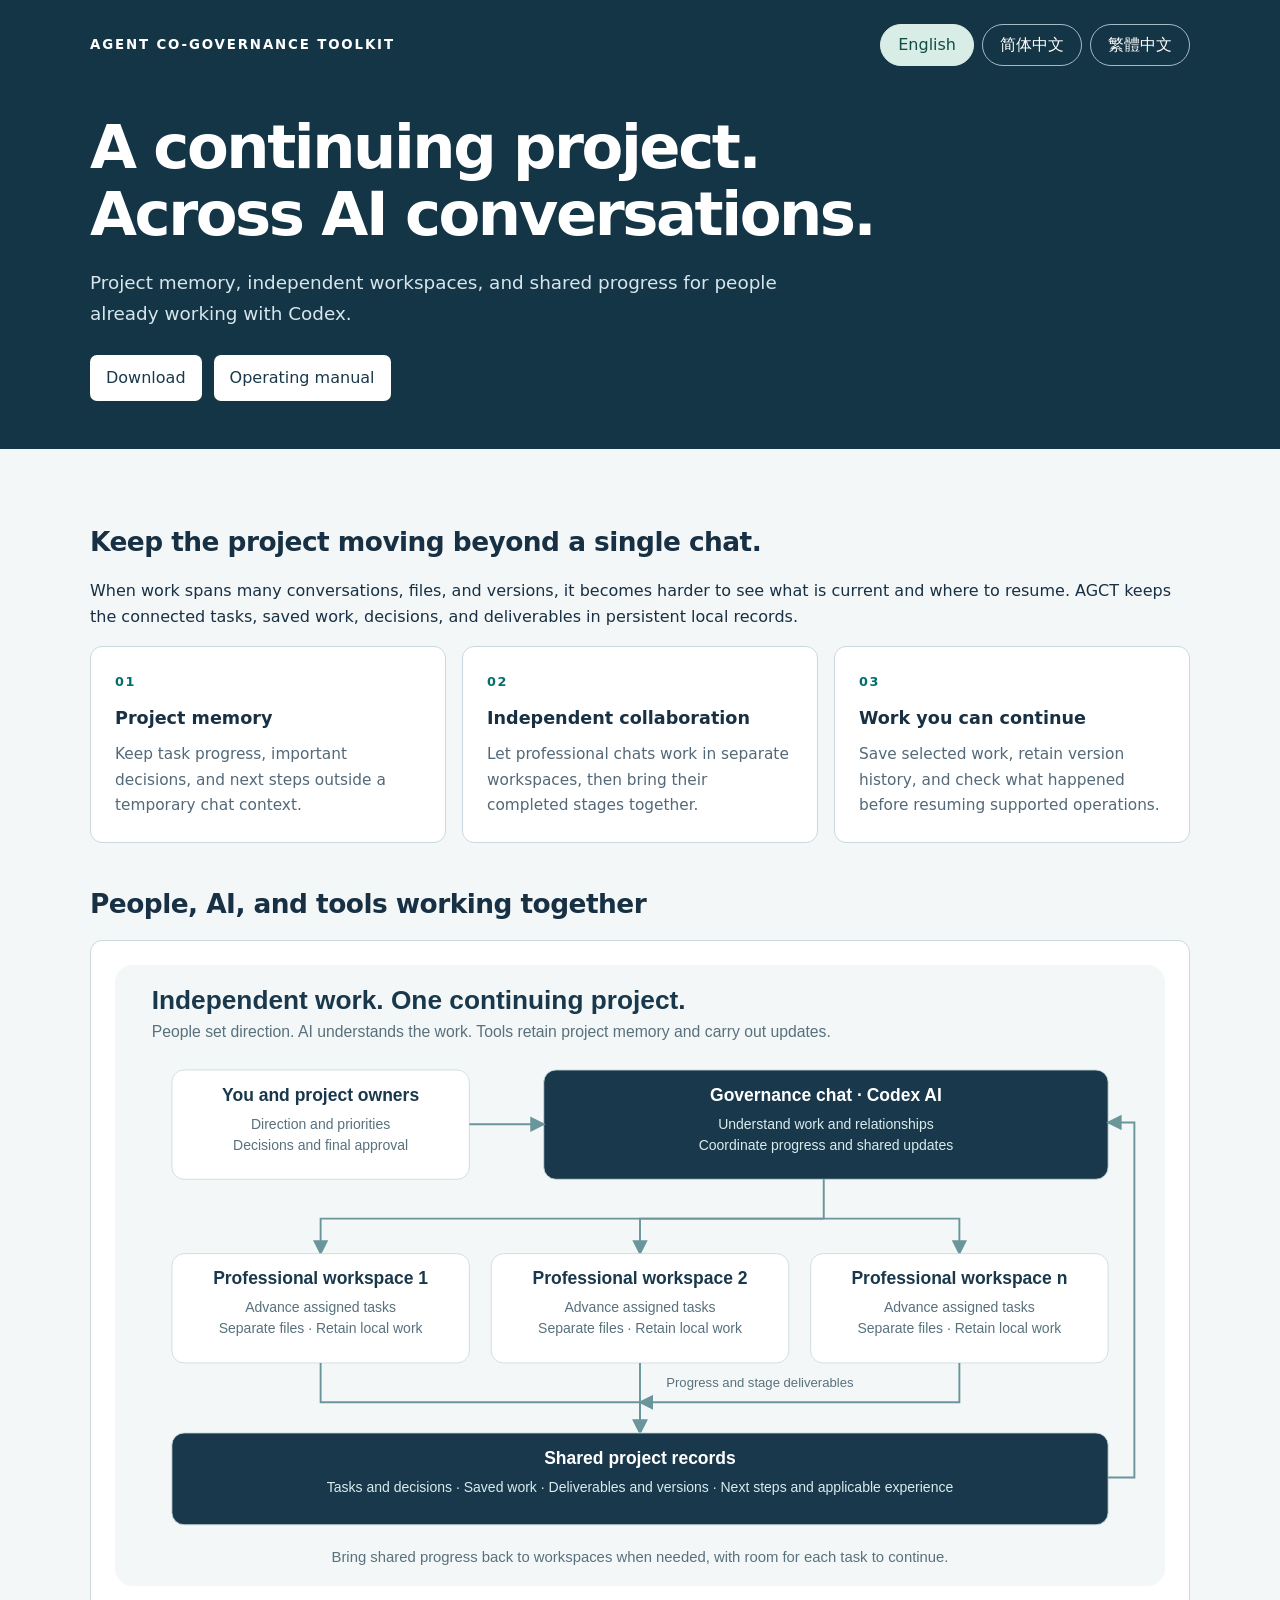
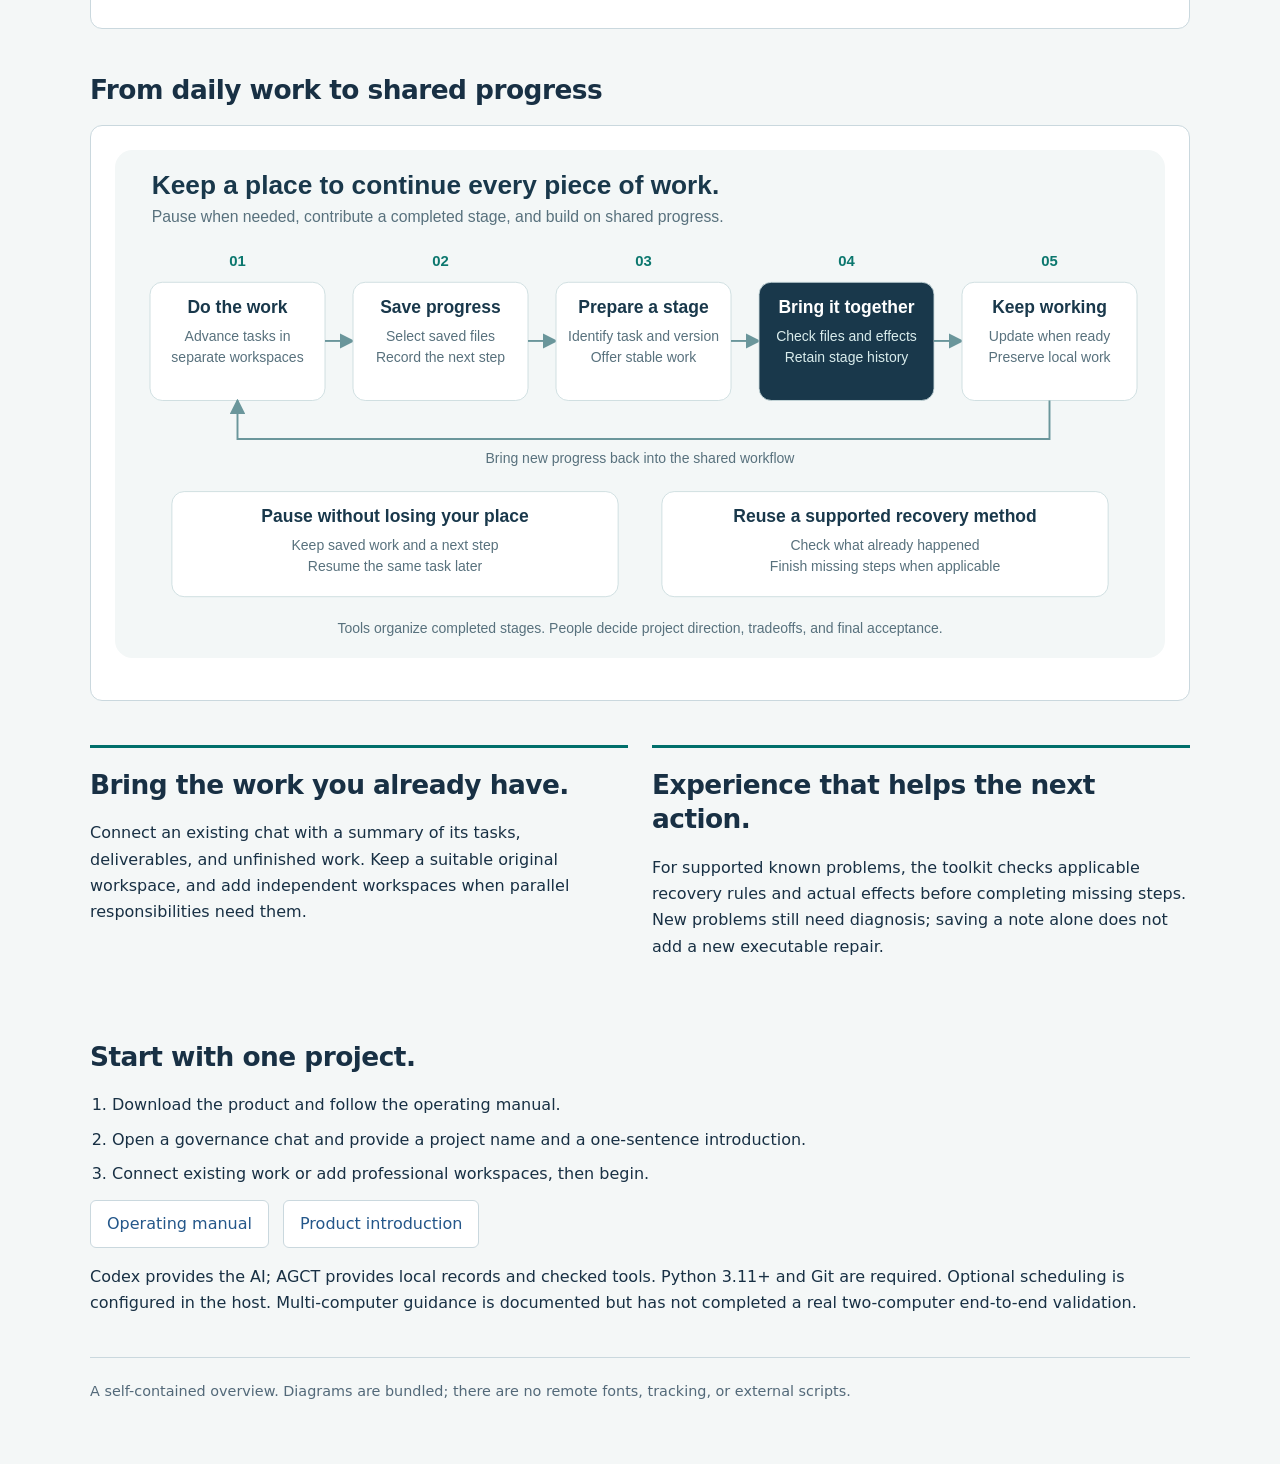
==== commit 7c4f2a99: "Introduce lasting project memory and multi-workspace collaboration" ====
--- a/docs/index.html
+++ b/docs/index.html
@@ -1,65 +1,8 @@
-<!doctype html>
-<html lang="en">
-<head>
-<meta charset="utf-8">
-<meta name="viewport" content="width=device-width,initial-scale=1">
-<title>Agent Co-Governance Toolkit · 0.2.0rc1</title>
-<style>
+<!doctype html><html lang="en"><head><meta charset="utf-8"><meta name="viewport" content="width=device-width,initial-scale=1"><title>Agent Co-Governance Toolkit</title><style>
 :root{color-scheme:light;--ink:#183044;--muted:#536979;--paper:#f4f7f7;--line:#cad8de;--teal:#006f6b;--blue:#24578a;--pale:#e4f2ef;--amber:#77520e}*{box-sizing:border-box}body{margin:0;background:var(--paper);color:var(--ink);font:16px/1.65 system-ui,-apple-system,"Segoe UI","Microsoft YaHei",sans-serif}a{color:var(--blue);text-underline-offset:3px}button{font:inherit}header{background:#143546;color:white;padding:24px max(24px,calc((100vw - 1100px)/2)) 48px}nav{display:flex;justify-content:space-between;align-items:center;gap:18px;margin-bottom:48px}nav small{letter-spacing:.14em;text-transform:uppercase;font-weight:700}nav button{border:1px solid #a2bbc7;background:transparent;color:white;padding:7px 17px;border-radius:30px;cursor:pointer}nav button:focus-visible,a:focus-visible{outline:3px solid #d7a23e;outline-offset:4px}h1{font-size:clamp(2.1rem,5vw,3.8rem);line-height:1.1;letter-spacing:-.04em;max-width:900px;margin:16px 0 20px}header p{max-width:760px;font-size:1.15rem;color:#d7e6ed}h2{font-size:1.65rem;line-height:1.3;letter-spacing:-.02em;margin:0 0 18px}h3{font-size:1.1rem;margin:0 0 9px}p{margin:0 0 16px}.tag{display:inline-block;background:#d8ede6;color:#124d44;font-size:.85rem;font-weight:700;border-radius:4px;padding:4px 10px}.wrap{max-width:1148px;margin:auto;padding:32px 24px 60px}.notice{border-left:4px solid #af7b26;background:#fff7e6;color:#5f461c;padding:18px 22px;border-radius:0 8px 8px 0}.section{margin-top:44px}.grid{display:grid;grid-template-columns:repeat(3,1fr);gap:16px}.card{background:white;border:1px solid var(--line);border-radius:12px;padding:24px}.num{font-size:.8rem;letter-spacing:.12em;color:var(--teal);font-weight:800;margin-bottom:12px}.card p{color:var(--muted);font-size:.96rem;margin-bottom:0}.flow{background:white;border:1px solid var(--line);border-radius:12px;padding:24px;overflow-x:auto}.flow img{display:block;width:100%;min-width:720px;height:auto;margin-bottom:18px}.language-switch{display:flex;flex-wrap:wrap;gap:8px}nav button[aria-pressed="true"]{background:#d8ede6;border-color:#d8ede6;color:#124d44}.diagram-links{font-size:.9rem;display:flex;flex-wrap:wrap;gap:15px;margin:10px 0 0}table{border-collapse:collapse;width:100%;background:white;border:1px solid var(--line)}th,td{text-align:left;vertical-align:top;padding:16px;border-bottom:1px solid var(--line)}th{background:#e8f0f3;font-size:.94rem}code{font: .9em ui-monospace,"Cascadia Code",Consolas,monospace;background:#edf2f4;padding:2px 5px;border-radius:3px}.split{display:grid;grid-template-columns:1fr 1fr;gap:24px}.panel{border-top:3px solid var(--teal);padding:20px 0}ul,ol{padding-left:22px;margin:12px 0}li{margin:8px 0}.links{display:flex;flex-wrap:wrap;gap:14px}.links a{background:white;padding:10px 16px;border:1px solid var(--line);border-radius:6px;text-decoration:none}footer{border-top:1px solid var(--line);margin-top:40px;padding-top:22px;font-size:.9rem;color:var(--muted)}[hidden]{display:none!important}@media(max-width:720px){.grid,.split{grid-template-columns:1fr}nav{margin-bottom:30px;align-items:flex-start;flex-direction:column}th,td{padding:12px}.wrap{padding:25px 18px}.flow{padding:16px}}@media print{nav button{display:none}header{background:white;color:var(--ink);padding:20px 0}header p{color:var(--muted)}.wrap{padding:20px 0}.section{break-inside:avoid}body{background:white}}
-</style>
-</head>
-<body>
-<header>
-  <nav><small>AGCT / local agent tooling</small><div class="language-switch" role="group" aria-label="Language / 语言 / 語言"><button type="button" data-language="en" aria-pressed="true" lang="en">English</button><button id="language" type="button" data-language="zh" aria-pressed="false" lang="zh-CN">简体中文</button><button type="button" data-language="tw" aria-pressed="false" lang="zh-TW">繁體中文</button></div></nav>
-  <span class="tag">0.2.0rc1 · Release candidate / 发布候选</span>
-  <h1>Agent Co-Governance<br>Toolkit</h1>
-  <p data-en>Connect Codex to your project. Preserve work across sessions and coordinate delivery across multiple local workspaces.</p>
-  <p data-zh hidden>把 Codex 接入你的项目，跨对话保存工作，并协调多个本地工作区的交付与接续。</p><p data-tw hidden>把 Codex 接入你的專案，跨對話保存工作，並協調多個本地工作區的交付與接續。</p>
-</header>
-<main class="wrap">
-  <p class="links"><a href="zh-CN/windows-example.md">Windows 完整操作流程</a><a href="en/windows-example.md">Complete Windows workflow</a><a href="zh-TW/windows-example.md">Windows 完整操作流程（繁體）</a></p>
-  <aside class="notice"><span data-en><strong>One project, one control directory:</strong> create the root, control and toolkit folders, extract the package, and open the governance chat in control. Provide a project name and one-sentence introduction; governance connects the actual work from the available evidence.</span><span data-zh hidden><strong>一个项目，一个治理目录：</strong>先建立根目录、control 和 toolkit，解压后直接在 control 开治理聊天。提供项目名称和一句话介绍，由治理根据真实证据接入工作。</span><span data-tw hidden><strong>一個專案，一個治理目錄：</strong>先建立根目錄、control 和 toolkit，解壓縮後直接在 control 開治理聊天。提供專案名稱和一句話介紹，由治理根據真實證據接入工作。</span></aside>
-  <section class="section" aria-labelledby="states">
-    <h2 id="states"><span data-en>Three states, three different claims</span><span data-zh hidden>三个状态，三种不同的结论</span><span data-tw hidden>三個狀態，三種不同的結論</span></h2>
-    <div class="grid">
-      <article class="card"><div class="num">01 / CHECKPOINT</div><h3><span data-en>Work is saved</span><span data-zh hidden>工作已保存</span><span data-tw hidden>工作已保存</span></h3><p data-en>Selected saved files and a next step can be resumed. No automatic delivery or business completion.</p><p data-zh hidden>指定的已保存文件和下一步可以接续，不自动转成交付，也不代表业务完成。</p><p data-tw hidden>指定的已保存檔案和下一步可以接續，不自動轉成交付，也不代表業務完成。</p></article>
-      <article class="card"><div class="num">02 / DELIVERY</div><h3><span data-en>A stage is offered</span><span data-zh hidden>阶段明确交付</span><span data-tw hidden>階段明確交付</span></h3><p data-en>A frozen Git delta has an explicit task and scope. Later worker edits do not change it.</p><p data-zh hidden>冻结的 Git 变化具有明确任务和范围，不跟随后续工作区编辑变化。</p><p data-tw hidden>凍結的 Git 變更具有明確任務和範圍，不隨後續工作區編輯而改變。</p></article>
-      <article class="card"><div class="num">03 / ACCEPTANCE</div><h3><span data-en>Effects are verified</span><span data-zh hidden>接收效果已验证</span><span data-tw hidden>接收效果已驗證</span></h3><p data-en>The local baseline includes the stage. Technical integration remains separate from business approval.</p><p data-zh hidden>本地基线已包含该阶段；技术集成与业务批准仍分别判断。</p><p data-tw hidden>本地基線已包含該階段；技術整合與業務批准仍分別判斷。</p></article>
-    </div>
-  </section>
-  <section class="section" aria-labelledby="workflow">
-    <h2 id="workflow"><span data-en>A single workflow, several useful interfaces</span><span data-zh hidden>同一个工作流，不同的使用接口</span><span data-tw hidden>同一個工作流，不同的使用介面</span></h2>
-    <div class="flow">
-      <img data-en src="assets/governance-flow.en.svg" width="1200" height="810" alt="User goals guide governance Codex AI. CLI and MCP share an engine. Professional workspaces save checkpoints or deliver stable stages, which are reconciled into a verified baseline and adopted as needed. Named recovery verifies effects; some decisions require user action.">
-      <img data-zh hidden src="assets/governance-flow.zh-CN.svg" width="1200" height="810" alt="用户目标指导治理 Codex AI，CLI 与 MCP 共用引擎。专业工作区保存检查点或交付稳定阶段，经接收核验形成基线并按需采用。具名恢复核验实际效果，部分决策需要用户动作。">
-      <img data-tw hidden src="assets/governance-flow.zh-TW.svg" width="1200" height="810" alt="使用者目標指導治理 Codex AI，CLI 與 MCP 共用引擎。專業工作區保存檢查點或交付穩定階段，經接收核驗形成基線並按需採用。具名恢復核驗實際效果，部分決策需要使用者操作。">
-      <p class="diagram-links"><a href="assets/governance-flow.en.svg">English SVG</a><a href="assets/governance-flow.zh-CN.svg">简体 SVG</a><a href="assets/governance-flow.zh-TW.svg">繁體 SVG</a></p>
-      <p data-en>CLI and MCP use the same core; Skills guide their use. The AI interprets task relationships; scoped tools verify and execute their operations. A checkpoint can retain work without putting it in an acceptance queue.</p><p data-zh hidden>CLI 与 MCP 使用同一内核，Skills 指导工具的使用。AI 理解任务关系，有限工具核验并执行操作。检查点可以保留工作，而不把它放入待接收队列。</p><p data-tw hidden>CLI 與 MCP 使用同一核心，Skills 指引工具的使用。AI 理解任務關係，限定範圍的工具核驗並執行操作。檢查點可以保留工作，而不把它放入待接收佇列。</p>
-    </div>
-  </section>
-  <section class="section notice" aria-labelledby="boundaries">
-    <h2 id="boundaries"><span data-en>What the recovery loop actually supports</span><span data-zh hidden>恢复闭环实际支持什么</span><span data-tw hidden>恢復閉環實際支援什麼</span></h2>
-    <p data-en>Automatic experience use currently covers the named reconciliation case where the expected Git effect exists but its receipt is missing: match the enabled rule, verify the effect, then finish the missing record. Other faults need bounded AI or maintainer assessment; unclear effects are not treated as success.</p><p data-zh hidden>当前自动使用经验的范围，是已具名的接收场景：预期 Git 效果已经发生，但回执缺失。先匹配启用的规则并核验效果，再补齐记录。其他故障需要 AI 或维护者作有界判断；效果不明不会视为成功。</p><p data-tw hidden>目前自動使用經驗的範圍，是已具名的接收情境：預期 Git 效果已經發生，但回執缺失。先比對已啟用的規則並核驗效果，再補齊記錄。其他故障需要 AI 或維護者作有界判斷；效果不明不會視為成功。</p>
-    <p data-en>Codex or another host supplies scheduled triggers. The toolkit does not include an autonomous scheduler, unlimited self-repair, or distributed multi-computer coordination. Business decisions and new authorizations remain with the user.</p><p data-zh hidden>定时触发由 Codex 或其他宿主提供。工具包不内建自主调度器、无限自修或多电脑分布式协调。业务取舍与新增授权仍由用户决定。</p><p data-tw hidden>定時觸發由 Codex 或其他宿主提供。工具包未內建自主排程器、無限自修或多電腦分散式協調。業務取捨與新增授權仍由使用者決定。</p>
-  </section>
-  <section class="section split">
-    <div class="panel"><h2><span data-en>One onboarding path</span><span data-zh hidden>一条清楚的接入路线</span><span data-tw hidden>一條清楚的接入路線</span></h2><ol><li><span data-en>Create the folders and install through the governance chat.</span><span data-zh hidden>先建目录，在治理聊天完成安装。</span><span data-tw hidden>先建目錄，在治理聊天完成安裝。</span></li><li><span data-en>Provide <strong>[Project name]</strong> and <strong>[One-sentence introduction]</strong>; governance determines initialization or continuation.</span><span data-zh hidden>填写<strong>【项目名称】</strong>和<strong>【一句话介绍】</strong>，由治理判断初始化或接续。</span><span data-tw hidden>填寫<strong>【專案名稱】</strong>和<strong>【一句話介紹】</strong>，由治理判斷初始化或接續。</span></li><li><span data-en>For new specialists, provide <strong>[n: number of new chats]</strong> and <strong>[Actual work for each chat]</strong>.</span><span data-zh hidden>需要新专业窗口时填写<strong>【n：新窗口数量】</strong>及<strong>【每个窗口实际负责的内容】</strong>。</span><span data-tw hidden>需要新專業視窗時填寫<strong>【n：新視窗數量】</strong>及<strong>【每個視窗實際負責的內容】</strong>。</span></li><li><span data-en>Connect governance MCP, with CLI fallback to the same engine.</span><span data-zh hidden>接入治理 MCP，CLI 作为同一内核的后备。</span><span data-tw hidden>接入治理 MCP，CLI 作為同一核心的備用介面。</span></li><li><span data-en>Inventory current state before receiving explicit stable stages.</span><span data-zh hidden>先盘点当前状态，再接收明确稳定的阶段。</span><span data-tw hidden>先盤點目前狀態，再接收明確穩定的階段。</span></li><li><span data-en>Schedule against the actual registered workspace and task set.</span><span data-zh hidden>定时治理读取实际登记的工作区和任务。</span><span data-tw hidden>定時治理讀取實際登記的工作區和任務。</span></li></ol></div>
-    <div class="panel"><h2><span data-en>Keep everyday work clear</span><span data-zh hidden>让日常工作状态清楚</span><span data-tw hidden>讓日常工作狀態清楚</span></h2><ul><li><span data-en>Each task works in its assigned local workspace.</span><span data-zh hidden>每个任务在分配的本地工作区推进。</span><span data-tw hidden>每個任務在分配的本地工作區推進。</span></li><li><span data-en>Paused work keeps a next step without repeated backlog reminders.</span><span data-zh hidden>暂停工作保留下一步，不重复成为积压提醒。</span><span data-tw hidden>暫停工作保留下一步，不重複成為積壓提醒。</span></li><li><span data-en>Frozen delivery stays separate from subsequent edits.</span><span data-zh hidden>冻结交付与后续编辑分别管理。</span><span data-tw hidden>凍結交付與後續編輯分別管理。</span></li><li><span data-en>Baseline updates preserve local work or report a specific conflict.</span><span data-zh hidden>基线更新保全本地工作，或报告具体冲突。</span><span data-tw hidden>基線更新保全本地工作，或回報具體衝突。</span></li></ul></div>
-  </section>
-  <section class="section">
-    <h2><span data-en>Keep existing work continuous</span><span data-zh hidden>现有工作继续，不重新立项</span><span data-tw hidden>現有工作繼續，不重新立項</span></h2>
-    <p data-en>Reuse suitable existing workspaces. If several chats share one directory, keep one main specialist writer there and continue other parallel responsibilities in separate workspaces and chats, preserving scoped WIP and history. Sequential subtasks do not require new chats.</p>
-    <p data-zh hidden>合适的原工作区可以复用。多个旧窗口共用一个目录时，保留一个主要专业写入者，其余需要并行推进的职责在独立工作区和新窗口接续，按范围保全 WIP 与原历史。顺序推进的子任务不必另开窗口。</p><p data-tw hidden>合適的原工作區可以複用。多個舊視窗共用一個目錄時，保留一個主要專業寫入者，其餘需要並行推進的職責在獨立工作區和新視窗接續，依範圍保全 WIP 與原歷史。依序推進的子任務不必另開視窗。</p>
-    <p data-en>An empty CoGov directory does not establish that no previous work exists. Governance briefly checks unclear context before deciding the baseline. For an old chat: paste the summary prompt there, send its reply with the handoff prompt to governance, then paste governance’s return prompt back into that chat.</p><p data-en>A complete inventory covers registered work, not every app chat. It records unfinished and paused work without automatically accepting it as completed output.</p>
-    <p data-zh hidden>空 CoGov 不代表没有旧工作；治理先核对不明确的现场，再决定基线。旧窗接入：贴归纳提示词给旧窗，把回复连同转交提示词交给治理，再把治理生成的回贴提示词贴回原窗。</p><p data-tw hidden>空 CoGov 不代表沒有舊工作；治理先核對不明確的現況，再決定基線。舊視窗接入：貼歸納提示詞給舊視窗，把回覆連同轉交提示詞交給治理，再把治理產生的回貼提示詞貼回原視窗。</p><p data-zh hidden>完整盘点覆盖已登记工作，不代表自动发现全部应用聊天；未完与暂停工作保留状态，不自动作为完成成果接收。</p><p data-tw hidden>完整盤點涵蓋已登記工作，不代表自動發現全部應用程式聊天；未完成與暫停工作保留狀態，不自動作為完成成果接收。</p>
-  </section>
-  <section class="section">
-    <h2><span data-en>Start using the toolkit</span><span data-zh hidden>开始使用工具</span><span data-tw hidden>開始使用工具</span></h2>
-    <div class="links"><a href="en/windows-example.md">Complete workflow</a><a href="zh-CN/windows-example.md">完整流程</a><a href="zh-TW/windows-example.md">完整流程（繁體）</a><a href="en/operation-manual.md">Overview and options</a><a href="zh-CN/operation-manual.md">总览与选项</a><a href="zh-TW/operation-manual.md">總覽與選項（繁體）</a><a href="en/getting-started.md">Get started</a><a href="zh-CN/getting-started.md">上手指南</a><a href="zh-TW/getting-started.md">上手指南（繁體）</a><a href="../README.md">English README</a><a href="../README.zh-CN.md">中文首页</a><a href="../README.zh-TW.md">繁體首頁</a><a href="COMMANDS.md">CLI / MCP</a><a href="RELEASE_BOUNDARIES.md">Operating scope / 运行范围</a></div>
-  </section>
-  <footer><p data-en>Offline overview with bundled diagrams. No remote fonts, analytics, scripts, or external assets. MIT covers the newly authored public package; no private project data is included.</p><p data-zh hidden>独立离线说明页，图示随包提供，不加载远程字体、分析服务、外部脚本或外部素材。MIT 覆盖独立新写的公开包，不含私有项目资料。</p><p data-tw hidden>獨立離線說明頁，圖示隨套件提供，不載入遠端字型、分析服務、外部指令碼或外部素材。MIT 涵蓋獨立新寫的公開套件，不含私有專案資料。</p></footer>
-</main>
-<script>
+
+.hero-links a{background:#ffffff;color:#19384b;padding:10px 16px;border-radius:7px;text-decoration:none}.flow img{min-width:0}.hero-links{display:flex;flex-wrap:wrap;gap:12px;margin-top:26px}
+.hero-links a{background:#ffffff;color:#19384b;padding:10px 16px;border-radius:7px;text-decoration:none}.flow img{min-width:0}.hero-links{display:flex;flex-wrap:wrap;gap:12px;margin-top:26px}</style></head><body><header><nav><small>Agent Co-Governance Toolkit</small><div class="language-switch" role="group" aria-label="Language / 语言 / 語言"><button type="button" data-language="en" aria-pressed="true">English</button><button type="button" data-language="zh" aria-pressed="false">简体中文</button><button type="button" data-language="tw" aria-pressed="false">繁體中文</button></div></nav><div data-en><h1>A continuing project.<br>Across AI conversations.</h1><p>Project memory, independent workspaces, and shared progress for people already working with Codex.</p><div class="hero-links"><a href="https://github.com/bryan123466/agent-co-governance-toolkit/releases">Download</a><a href="en/windows-example.md">Operating manual</a></div></div><div data-zh hidden><h1>让 AI 对话，<br>汇成持续推进的项目。</h1><p>为已经使用 Codex 的人，提供长期项目记忆、独立工作台协作与共同进度。</p><div class="hero-links"><a href="https://github.com/bryan123466/agent-co-governance-toolkit/releases">下载产品</a><a href="zh-CN/windows-example.md">操作手册</a></div></div><div data-tw hidden><h1>讓 AI 對話，<br>匯成持續推進的專案。</h1><p>為已經使用 Codex 的人，提供長期專案記憶、獨立工作台協作與共同進度。</p><div class="hero-links"><a href="https://github.com/bryan123466/agent-co-governance-toolkit/releases">下載產品</a><a href="zh-TW/windows-example.md">操作手冊</a></div></div></header><main class="wrap"><article data-en><section class="section"><h2>Keep the project moving beyond a single chat.</h2><p>When work spans many conversations, files, and versions, it becomes harder to see what is current and where to resume. AGCT keeps the connected tasks, saved work, decisions, and deliverables in persistent local records.</p><div class="grid"><div class="card"><div class="num">01</div><h3>Project memory</h3><p>Keep task progress, important decisions, and next steps outside a temporary chat context.</p></div><div class="card"><div class="num">02</div><h3>Independent collaboration</h3><p>Let professional chats work in separate workspaces, then bring their completed stages together.</p></div><div class="card"><div class="num">03</div><h3>Work you can continue</h3><p>Save selected work, retain version history, and check what happened before resuming supported operations.</p></div></div></section><section class="section"><h2>People, AI, and tools working together</h2><div class="flow"><img src="assets/collaboration.en.svg" alt="People, AI, and tools working together" width="1200" height="710"></div></section><section class="section"><h2>From daily work to shared progress</h2><div class="flow"><img src="assets/governance-flow.en.svg" alt="From daily work to shared progress" width="1200" height="580"></div></section><section class="section split"><div class="panel"><h2>Bring the work you already have.</h2><p>Connect an existing chat with a summary of its tasks, deliverables, and unfinished work. Keep a suitable original workspace, and add independent workspaces when parallel responsibilities need them.</p></div><div class="panel"><h2>Experience that helps the next action.</h2><p>For supported known problems, the toolkit checks applicable recovery rules and actual effects before completing missing steps. New problems still need diagnosis; saving a note alone does not add a new executable repair.</p></div></section><section class="section"><h2>Start with one project.</h2><ol><li>Download the product and follow the operating manual.</li><li>Open a governance chat and provide a project name and a one-sentence introduction.</li><li>Connect existing work or add professional workspaces, then begin.</li></ol><p class="links"><a href="en/windows-example.md">Operating manual</a><a href="../README.md">Product introduction</a></p><p>Codex provides the AI; AGCT provides local records and checked tools. Python 3.11+ and Git are required. Optional scheduling is configured in the host. Multi-computer guidance is documented but has not completed a real two-computer end-to-end validation.</p></section><footer>A self-contained overview. Diagrams are bundled; there are no remote fonts, tracking, or external scripts.</footer></article><article data-zh hidden><section class="section"><h2>工作继续，项目记忆也继续。</h2><p>当工作跨越许多对话、文件与版本，当前进展和接续位置会越来越难整理。AGCT 将已接入的任务、已保存的工作、重要决定与阶段成果，保存在持久的本地项目记录中。</p><div class="grid"><div class="card"><div class="num">01</div><h3>长期项目记忆</h3><p>让任务进度、重要决定与下一步保存在聊天临时上下文之外。</p></div><div class="card"><div class="num">02</div><h3>独立工作台协作</h3><p>专业聊天在各自工作区推进，再把完成的阶段成果汇入项目。</p></div><div class="card"><div class="num">03</div><h3>随时找到接续位置</h3><p>保留选定工作与版本历史，先核对已经发生的操作，再继续受支持的后续步骤。</p></div></div></section><section class="section"><h2>人、AI 与工具共同协作</h2><div class="flow"><img src="assets/collaboration.zh-CN.svg" alt="人、AI 与工具共同协作" width="1200" height="710"></div></section><section class="section"><h2>从日常工作，到共同进度</h2><div class="flow"><img src="assets/governance-flow.zh-CN.svg" alt="从日常工作，到共同进度" width="1200" height="580"></div></section><section class="section split"><div class="panel"><h2>带着原来的工作接入。</h2><p>整理原聊天的任务、成果与未完成工作，即可按手册完成接入。合适的原工作区可以继续使用，需要并行的职责再安排独立工作区。</p></div><div class="panel"><h2>让经验帮助下一次行动。</h2><p>针对已支持的已知问题，工具先核对适用经验与实际效果，再补上缺失的步骤。新问题仍需诊断；写下一条经验本身，不会自动产生新的修复功能。</p></div></section><section class="section"><h2>从一个真实项目开始。</h2><ol><li>下载产品，按操作手册准备。</li><li>建立治理聊天，提供项目名称与一句话介绍。</li><li>接入已有工作，或新增专业工作台，然后开始推进。</li></ol><p class="links"><a href="zh-CN/windows-example.md">操作手册</a><a href="../README.zh-CN.md">产品介绍</a></p><p>Codex 提供 AI，AGCT 提供本地记录与受检查的工具。需要 Python 3.11+ 和 Git。可选定时任务在宿主中配置。多电脑建议流程已写入手册，尚未完成真实双电脑端到端验证。</p></section><footer>独立离线说明页。图示随包提供，不加载远程字体、追踪服务或外部脚本。</footer></article><article data-tw hidden><section class="section"><h2>工作繼續，專案記憶也繼續。</h2><p>當工作跨越許多對話、檔案與版本，目前進展和接續位置會越來越難整理。AGCT 將已接入的任務、已保存的工作、重要決定與階段成果，保存在持久的本機專案記錄中。</p><div class="grid"><div class="card"><div class="num">01</div><h3>長期專案記憶</h3><p>讓任務進度、重要決定與下一步保存在對話暫時的上下文之外。</p></div><div class="card"><div class="num">02</div><h3>獨立工作台協作</h3><p>專業對話在各自工作區推進，再把完成的階段成果匯入專案。</p></div><div class="card"><div class="num">03</div><h3>隨時找到接續位置</h3><p>保留選定工作與版本歷史，先核對已經發生的操作，再繼續支援的後續步驟。</p></div></div></section><section class="section"><h2>人、AI 與工具共同協作</h2><div class="flow"><img src="assets/collaboration.zh-TW.svg" alt="人、AI 與工具共同協作" width="1200" height="710"></div></section><section class="section"><h2>從日常工作，到共同進度</h2><div class="flow"><img src="assets/governance-flow.zh-TW.svg" alt="從日常工作，到共同進度" width="1200" height="580"></div></section><section class="section split"><div class="panel"><h2>帶著原來的工作接入。</h2><p>整理原對話的任務、成果與未完成工作，即可依手冊完成接入。合適的原工作區可以繼續使用，需要並行的職責再安排獨立工作區。</p></div><div class="panel"><h2>讓經驗幫助下一次行動。</h2><p>針對已支援的已知問題，工具先核對適用經驗與實際效果，再補上缺失的步驟。新問題仍須診斷；寫下一條經驗本身，不會自動產生新的修復功能。</p></div></section><section class="section"><h2>從一個真實專案開始。</h2><ol><li>下載產品，依操作手冊準備。</li><li>建立治理對話，提供專案名稱與一句話介紹。</li><li>接入既有工作，或新增專業工作台，然後開始推進。</li></ol><p class="links"><a href="zh-TW/windows-example.md">操作手冊</a><a href="../README.zh-TW.md">產品介紹</a></p><p>Codex 提供 AI，AGCT 提供本機記錄與受檢查的工具。需要 Python 3.11+ 和 Git。可選定時任務在宿主中設定。多電腦建議流程已寫入手冊，尚未完成真實雙電腦端到端驗證。</p></section><footer>獨立離線說明頁。圖示隨套件提供，不載入遠端字型、追蹤服務或外部指令碼。</footer></article><span id="states"></span><span id="workflow"></span></main><script>
 (()=>{
   const languages={en:{tag:'en',hash:'en'},zh:{tag:'zh-CN',hash:'zh'},tw:{tag:'zh-TW',hash:'zh-TW'}};
   const aliases={en:'en',zh:'zh','zh-CN':'zh',tw:'tw','zh-TW':'tw'};
@@ -75,6 +18,4 @@
   addEventListener('hashchange',()=>{const language=aliases[location.hash.slice(1)];if(language)select(language);});
   select(aliases[location.hash.slice(1)]||'en');
 })();
-</script>
-</body>
-</html>
+</script></body></html>
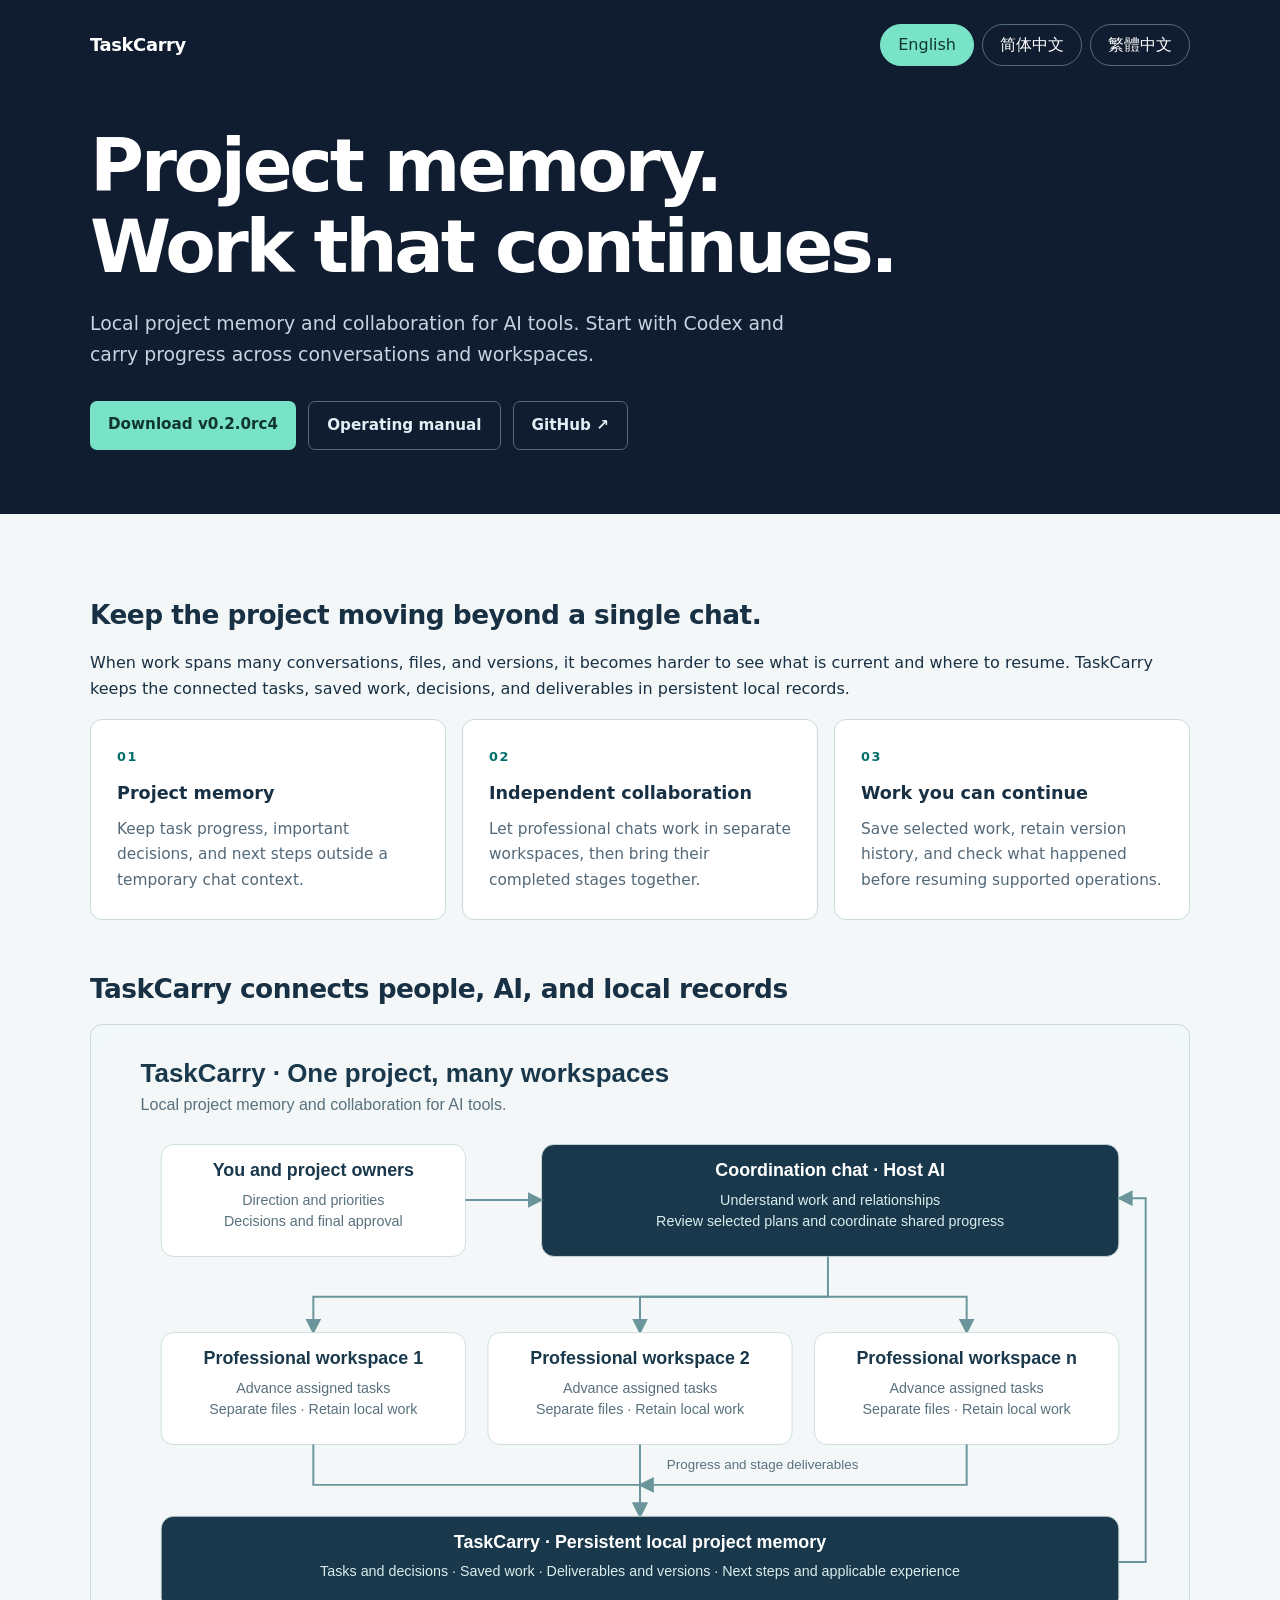
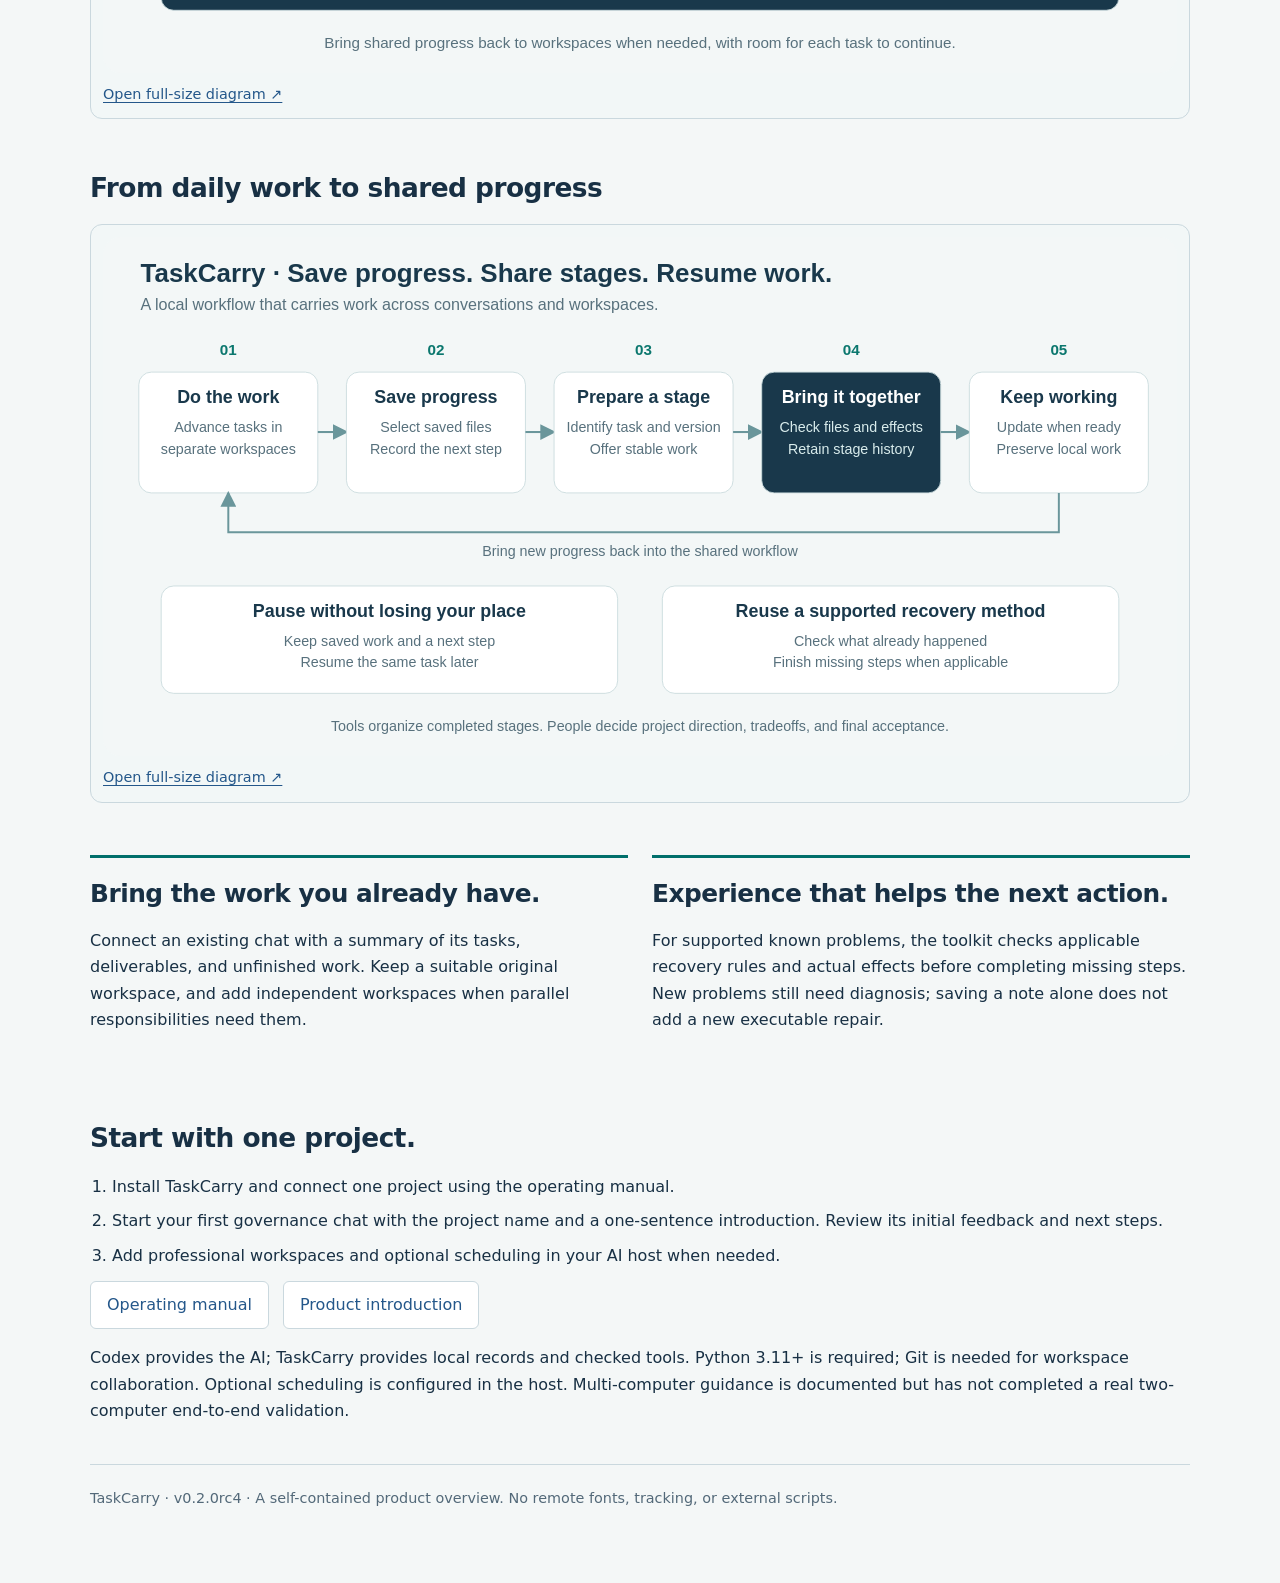
==== commit f130e318: "Release TaskCarry branding and verified first-run workflow" ====
--- a/docs/index.html
+++ b/docs/index.html
@@ -1,8 +1,17 @@
-<!doctype html><html lang="en"><head><meta charset="utf-8"><meta name="viewport" content="width=device-width,initial-scale=1"><title>Agent Co-Governance Toolkit</title><style>
+<!doctype html><html lang="en"><head><meta charset="utf-8"><meta name="viewport" content="width=device-width,initial-scale=1"><title>TaskCarry — Project memory and collaboration for AI tools</title>
+<meta name="description" content="TaskCarry keeps local project memory, coordinates independent workspaces, and helps you resume work across AI conversations.">
+<meta property="og:type" content="website"><meta property="og:title" content="TaskCarry — Project memory and collaboration for AI tools">
+<meta property="og:description" content="Remember progress. Coordinate workspaces. Resume work.">
+<meta property="og:image" content="https://raw.githubusercontent.com/bryan123466/taskcarry/v0.2.0rc4/docs/assets/social-preview.png">
+<meta property="og:image:width" content="1280"><meta property="og:image:height" content="640">
+<meta property="og:image:alt" content="TaskCarry: three independent workspaces connected to local project memory.">
+<meta name="twitter:card" content="summary_large_image"><meta name="theme-color" content="#101d30"><style>
 :root{color-scheme:light;--ink:#183044;--muted:#536979;--paper:#f4f7f7;--line:#cad8de;--teal:#006f6b;--blue:#24578a;--pale:#e4f2ef;--amber:#77520e}*{box-sizing:border-box}body{margin:0;background:var(--paper);color:var(--ink);font:16px/1.65 system-ui,-apple-system,"Segoe UI","Microsoft YaHei",sans-serif}a{color:var(--blue);text-underline-offset:3px}button{font:inherit}header{background:#143546;color:white;padding:24px max(24px,calc((100vw - 1100px)/2)) 48px}nav{display:flex;justify-content:space-between;align-items:center;gap:18px;margin-bottom:48px}nav small{letter-spacing:.14em;text-transform:uppercase;font-weight:700}nav button{border:1px solid #a2bbc7;background:transparent;color:white;padding:7px 17px;border-radius:30px;cursor:pointer}nav button:focus-visible,a:focus-visible{outline:3px solid #d7a23e;outline-offset:4px}h1{font-size:clamp(2.1rem,5vw,3.8rem);line-height:1.1;letter-spacing:-.04em;max-width:900px;margin:16px 0 20px}header p{max-width:760px;font-size:1.15rem;color:#d7e6ed}h2{font-size:1.65rem;line-height:1.3;letter-spacing:-.02em;margin:0 0 18px}h3{font-size:1.1rem;margin:0 0 9px}p{margin:0 0 16px}.tag{display:inline-block;background:#d8ede6;color:#124d44;font-size:.85rem;font-weight:700;border-radius:4px;padding:4px 10px}.wrap{max-width:1148px;margin:auto;padding:32px 24px 60px}.notice{border-left:4px solid #af7b26;background:#fff7e6;color:#5f461c;padding:18px 22px;border-radius:0 8px 8px 0}.section{margin-top:44px}.grid{display:grid;grid-template-columns:repeat(3,1fr);gap:16px}.card{background:white;border:1px solid var(--line);border-radius:12px;padding:24px}.num{font-size:.8rem;letter-spacing:.12em;color:var(--teal);font-weight:800;margin-bottom:12px}.card p{color:var(--muted);font-size:.96rem;margin-bottom:0}.flow{background:white;border:1px solid var(--line);border-radius:12px;padding:24px;overflow-x:auto}.flow img{display:block;width:100%;min-width:720px;height:auto;margin-bottom:18px}.language-switch{display:flex;flex-wrap:wrap;gap:8px}nav button[aria-pressed="true"]{background:#d8ede6;border-color:#d8ede6;color:#124d44}.diagram-links{font-size:.9rem;display:flex;flex-wrap:wrap;gap:15px;margin:10px 0 0}table{border-collapse:collapse;width:100%;background:white;border:1px solid var(--line)}th,td{text-align:left;vertical-align:top;padding:16px;border-bottom:1px solid var(--line)}th{background:#e8f0f3;font-size:.94rem}code{font: .9em ui-monospace,"Cascadia Code",Consolas,monospace;background:#edf2f4;padding:2px 5px;border-radius:3px}.split{display:grid;grid-template-columns:1fr 1fr;gap:24px}.panel{border-top:3px solid var(--teal);padding:20px 0}ul,ol{padding-left:22px;margin:12px 0}li{margin:8px 0}.links{display:flex;flex-wrap:wrap;gap:14px}.links a{background:white;padding:10px 16px;border:1px solid var(--line);border-radius:6px;text-decoration:none}footer{border-top:1px solid var(--line);margin-top:40px;padding-top:22px;font-size:.9rem;color:var(--muted)}[hidden]{display:none!important}@media(max-width:720px){.grid,.split{grid-template-columns:1fr}nav{margin-bottom:30px;align-items:flex-start;flex-direction:column}th,td{padding:12px}.wrap{padding:25px 18px}.flow{padding:16px}}@media print{nav button{display:none}header{background:white;color:var(--ink);padding:20px 0}header p{color:var(--muted)}.wrap{padding:20px 0}.section{break-inside:avoid}body{background:white}}
 
-.hero-links a{background:#ffffff;color:#19384b;padding:10px 16px;border-radius:7px;text-decoration:none}.flow img{min-width:0}.hero-links{display:flex;flex-wrap:wrap;gap:12px;margin-top:26px}
-.hero-links a{background:#ffffff;color:#19384b;padding:10px 16px;border-radius:7px;text-decoration:none}.flow img{min-width:0}.hero-links{display:flex;flex-wrap:wrap;gap:12px;margin-top:26px}</style></head><body><header><nav><small>Agent Co-Governance Toolkit</small><div class="language-switch" role="group" aria-label="Language / 语言 / 語言"><button type="button" data-language="en" aria-pressed="true">English</button><button type="button" data-language="zh" aria-pressed="false">简体中文</button><button type="button" data-language="tw" aria-pressed="false">繁體中文</button></div></nav><div data-en><h1>A continuing project.<br>Across AI conversations.</h1><p>Project memory, independent workspaces, and shared progress for people already working with Codex.</p><div class="hero-links"><a href="https://github.com/bryan123466/agent-co-governance-toolkit/releases">Download</a><a href="en/windows-example.md">Operating manual</a></div></div><div data-zh hidden><h1>让 AI 对话，<br>汇成持续推进的项目。</h1><p>为已经使用 Codex 的人，提供长期项目记忆、独立工作台协作与共同进度。</p><div class="hero-links"><a href="https://github.com/bryan123466/agent-co-governance-toolkit/releases">下载产品</a><a href="zh-CN/windows-example.md">操作手册</a></div></div><div data-tw hidden><h1>讓 AI 對話，<br>匯成持續推進的專案。</h1><p>為已經使用 Codex 的人，提供長期專案記憶、獨立工作台協作與共同進度。</p><div class="hero-links"><a href="https://github.com/bryan123466/agent-co-governance-toolkit/releases">下載產品</a><a href="zh-TW/windows-example.md">操作手冊</a></div></div></header><main class="wrap"><article data-en><section class="section"><h2>Keep the project moving beyond a single chat.</h2><p>When work spans many conversations, files, and versions, it becomes harder to see what is current and where to resume. AGCT keeps the connected tasks, saved work, decisions, and deliverables in persistent local records.</p><div class="grid"><div class="card"><div class="num">01</div><h3>Project memory</h3><p>Keep task progress, important decisions, and next steps outside a temporary chat context.</p></div><div class="card"><div class="num">02</div><h3>Independent collaboration</h3><p>Let professional chats work in separate workspaces, then bring their completed stages together.</p></div><div class="card"><div class="num">03</div><h3>Work you can continue</h3><p>Save selected work, retain version history, and check what happened before resuming supported operations.</p></div></div></section><section class="section"><h2>People, AI, and tools working together</h2><div class="flow"><img src="assets/collaboration.en.svg" alt="People, AI, and tools working together" width="1200" height="710"></div></section><section class="section"><h2>From daily work to shared progress</h2><div class="flow"><img src="assets/governance-flow.en.svg" alt="From daily work to shared progress" width="1200" height="580"></div></section><section class="section split"><div class="panel"><h2>Bring the work you already have.</h2><p>Connect an existing chat with a summary of its tasks, deliverables, and unfinished work. Keep a suitable original workspace, and add independent workspaces when parallel responsibilities need them.</p></div><div class="panel"><h2>Experience that helps the next action.</h2><p>For supported known problems, the toolkit checks applicable recovery rules and actual effects before completing missing steps. New problems still need diagnosis; saving a note alone does not add a new executable repair.</p></div></section><section class="section"><h2>Start with one project.</h2><ol><li>Download the product and follow the operating manual.</li><li>Open a governance chat and provide a project name and a one-sentence introduction.</li><li>Connect existing work or add professional workspaces, then begin.</li></ol><p class="links"><a href="en/windows-example.md">Operating manual</a><a href="../README.md">Product introduction</a></p><p>Codex provides the AI; AGCT provides local records and checked tools. Python 3.11+ and Git are required. Optional scheduling is configured in the host. Multi-computer guidance is documented but has not completed a real two-computer end-to-end validation.</p></section><footer>A self-contained overview. Diagrams are bundled; there are no remote fonts, tracking, or external scripts.</footer></article><article data-zh hidden><section class="section"><h2>工作继续，项目记忆也继续。</h2><p>当工作跨越许多对话、文件与版本，当前进展和接续位置会越来越难整理。AGCT 将已接入的任务、已保存的工作、重要决定与阶段成果，保存在持久的本地项目记录中。</p><div class="grid"><div class="card"><div class="num">01</div><h3>长期项目记忆</h3><p>让任务进度、重要决定与下一步保存在聊天临时上下文之外。</p></div><div class="card"><div class="num">02</div><h3>独立工作台协作</h3><p>专业聊天在各自工作区推进，再把完成的阶段成果汇入项目。</p></div><div class="card"><div class="num">03</div><h3>随时找到接续位置</h3><p>保留选定工作与版本历史，先核对已经发生的操作，再继续受支持的后续步骤。</p></div></div></section><section class="section"><h2>人、AI 与工具共同协作</h2><div class="flow"><img src="assets/collaboration.zh-CN.svg" alt="人、AI 与工具共同协作" width="1200" height="710"></div></section><section class="section"><h2>从日常工作，到共同进度</h2><div class="flow"><img src="assets/governance-flow.zh-CN.svg" alt="从日常工作，到共同进度" width="1200" height="580"></div></section><section class="section split"><div class="panel"><h2>带着原来的工作接入。</h2><p>整理原聊天的任务、成果与未完成工作，即可按手册完成接入。合适的原工作区可以继续使用，需要并行的职责再安排独立工作区。</p></div><div class="panel"><h2>让经验帮助下一次行动。</h2><p>针对已支持的已知问题，工具先核对适用经验与实际效果，再补上缺失的步骤。新问题仍需诊断；写下一条经验本身，不会自动产生新的修复功能。</p></div></section><section class="section"><h2>从一个真实项目开始。</h2><ol><li>下载产品，按操作手册准备。</li><li>建立治理聊天，提供项目名称与一句话介绍。</li><li>接入已有工作，或新增专业工作台，然后开始推进。</li></ol><p class="links"><a href="zh-CN/windows-example.md">操作手册</a><a href="../README.zh-CN.md">产品介绍</a></p><p>Codex 提供 AI，AGCT 提供本地记录与受检查的工具。需要 Python 3.11+ 和 Git。可选定时任务在宿主中配置。多电脑建议流程已写入手册，尚未完成真实双电脑端到端验证。</p></section><footer>独立离线说明页。图示随包提供，不加载远程字体、追踪服务或外部脚本。</footer></article><article data-tw hidden><section class="section"><h2>工作繼續，專案記憶也繼續。</h2><p>當工作跨越許多對話、檔案與版本，目前進展和接續位置會越來越難整理。AGCT 將已接入的任務、已保存的工作、重要決定與階段成果，保存在持久的本機專案記錄中。</p><div class="grid"><div class="card"><div class="num">01</div><h3>長期專案記憶</h3><p>讓任務進度、重要決定與下一步保存在對話暫時的上下文之外。</p></div><div class="card"><div class="num">02</div><h3>獨立工作台協作</h3><p>專業對話在各自工作區推進，再把完成的階段成果匯入專案。</p></div><div class="card"><div class="num">03</div><h3>隨時找到接續位置</h3><p>保留選定工作與版本歷史，先核對已經發生的操作，再繼續支援的後續步驟。</p></div></div></section><section class="section"><h2>人、AI 與工具共同協作</h2><div class="flow"><img src="assets/collaboration.zh-TW.svg" alt="人、AI 與工具共同協作" width="1200" height="710"></div></section><section class="section"><h2>從日常工作，到共同進度</h2><div class="flow"><img src="assets/governance-flow.zh-TW.svg" alt="從日常工作，到共同進度" width="1200" height="580"></div></section><section class="section split"><div class="panel"><h2>帶著原來的工作接入。</h2><p>整理原對話的任務、成果與未完成工作，即可依手冊完成接入。合適的原工作區可以繼續使用，需要並行的職責再安排獨立工作區。</p></div><div class="panel"><h2>讓經驗幫助下一次行動。</h2><p>針對已支援的已知問題，工具先核對適用經驗與實際效果，再補上缺失的步驟。新問題仍須診斷；寫下一條經驗本身，不會自動產生新的修復功能。</p></div></section><section class="section"><h2>從一個真實專案開始。</h2><ol><li>下載產品，依操作手冊準備。</li><li>建立治理對話，提供專案名稱與一句話介紹。</li><li>接入既有工作，或新增專業工作台，然後開始推進。</li></ol><p class="links"><a href="zh-TW/windows-example.md">操作手冊</a><a href="../README.zh-TW.md">產品介紹</a></p><p>Codex 提供 AI，AGCT 提供本機記錄與受檢查的工具。需要 Python 3.11+ 和 Git。可選定時任務在宿主中設定。多電腦建議流程已寫入手冊，尚未完成真實雙電腦端到端驗證。</p></section><footer>獨立離線說明頁。圖示隨套件提供，不載入遠端字型、追蹤服務或外部指令碼。</footer></article><span id="states"></span><span id="workflow"></span></main><script>
+
+
+header{background:#101d30;padding-bottom:64px}nav{margin-bottom:60px}nav small{font-size:1.12rem;letter-spacing:-.02em;text-transform:none}nav button{border-color:#526c7b}nav button[aria-pressed="true"]{background:#79e3c7;border-color:#79e3c7;color:#10372d}h1{font-size:clamp(2.5rem,6vw,4.6rem);max-width:1000px;letter-spacing:-.045em}header p{max-width:730px;font-size:1.18rem;color:#c3d5e0}.hero-links{display:flex;flex-wrap:wrap;gap:12px;margin-top:30px}.hero-links a{background:#79e3c7;color:#10372d;padding:11px 18px;border-radius:7px;text-decoration:none;font-size:.95rem;font-weight:650}.hero-links a:nth-child(n+2){background:transparent;color:#e1eff5;border:1px solid #526c7b}.hero-links a:hover{filter:brightness(1.12)}.flow{padding:12px;background:#f2f7f7}.flow img{min-width:0;margin:0}.card{padding:26px}.section{margin-top:52px}.panel h2{font-size:1.55rem}footer{padding-bottom:12px}nav button:hover{border-color:#79e3c7}.skip{position:absolute;left:20px;top:-100px;background:white;padding:8px;z-index:2}.skip:focus{top:12px}@media(max-width:720px){header{padding:22px 20px 42px}nav{margin-bottom:38px}.section{margin-top:34px}.flow{padding:4px}.hero-links a{padding:10px 14px}}@media(prefers-reduced-motion:no-preference){a,button{transition:background-color .15s,color .15s,border-color .15s}}
+</style></head><body><a class="skip" href="#main">Skip to content / 跳转正文 / 跳至正文</a><header><nav><small>TaskCarry</small><div class="language-switch" role="group" aria-label="Language / 语言 / 語言"><button type="button" data-language="en" aria-pressed="true">English</button><button type="button" data-language="zh" aria-pressed="false">简体中文</button><button type="button" data-language="tw" aria-pressed="false">繁體中文</button></div></nav><div data-en><h1>Project memory.<br>Work that continues.</h1><p>Local project memory and collaboration for AI tools. Start with Codex and carry progress across conversations and workspaces.</p><div class="hero-links"><a href="https://github.com/bryan123466/taskcarry/releases/tag/v0.2.0rc4">Download v0.2.0rc4</a><a href="en/windows-example.md">Operating manual</a><a class="secondary" href="https://github.com/bryan123466/taskcarry">GitHub ↗</a></div></div><div data-zh hidden><h1>记住项目进度，<br>让工作持续向前。</h1><p>面向 AI 工具的本地项目记忆与协作。从 Codex 开始，让进度跨越对话与工作区，持续推进。</p><div class="hero-links"><a href="https://github.com/bryan123466/taskcarry/releases/tag/v0.2.0rc4">下载 v0.2.0rc4</a><a href="zh-CN/windows-example.md">操作手册</a><a class="secondary" href="https://github.com/bryan123466/taskcarry">GitHub ↗</a></div></div><div data-tw hidden><h1>記住專案進度，<br>讓工作持續向前。</h1><p>面向 AI 工具的本機專案記憶與協作。從 Codex 開始，讓進度跨越對話與工作區，持續推進。</p><div class="hero-links"><a href="https://github.com/bryan123466/taskcarry/releases/tag/v0.2.0rc4">下載 v0.2.0rc4</a><a href="zh-TW/windows-example.md">操作手冊</a><a class="secondary" href="https://github.com/bryan123466/taskcarry">GitHub ↗</a></div></div></header><main id="main" class="wrap"><article data-en><section class="section"><h2>Keep the project moving beyond a single chat.</h2><p>When work spans many conversations, files, and versions, it becomes harder to see what is current and where to resume. TaskCarry keeps the connected tasks, saved work, decisions, and deliverables in persistent local records.</p><div class="grid"><div class="card"><div class="num">01</div><h3>Project memory</h3><p>Keep task progress, important decisions, and next steps outside a temporary chat context.</p></div><div class="card"><div class="num">02</div><h3>Independent collaboration</h3><p>Let professional chats work in separate workspaces, then bring their completed stages together.</p></div><div class="card"><div class="num">03</div><h3>Work you can continue</h3><p>Save selected work, retain version history, and check what happened before resuming supported operations.</p></div></div></section><section class="section"><h2>TaskCarry connects people, AI, and local records</h2><div class="flow"><img src="assets/collaboration.en.svg" alt="TaskCarry connects people, AI, and local records" width="1200" height="710"><p class="diagram-links"><a href="assets/collaboration.en.svg">Open full-size diagram ↗</a></p></div></section><section class="section"><h2>From daily work to shared progress</h2><div class="flow"><img src="assets/governance-flow.en.svg" alt="From daily work to shared progress" width="1200" height="580"><p class="diagram-links"><a href="assets/governance-flow.en.svg">Open full-size diagram ↗</a></p></div></section><section class="section split"><div class="panel"><h2>Bring the work you already have.</h2><p>Connect an existing chat with a summary of its tasks, deliverables, and unfinished work. Keep a suitable original workspace, and add independent workspaces when parallel responsibilities need them.</p></div><div class="panel"><h2>Experience that helps the next action.</h2><p>For supported known problems, the toolkit checks applicable recovery rules and actual effects before completing missing steps. New problems still need diagnosis; saving a note alone does not add a new executable repair.</p></div></section><section class="section"><h2>Start with one project.</h2><ol><li>Install TaskCarry and connect one project using the operating manual.</li><li>Start your first governance chat with the project name and a one-sentence introduction. Review its initial feedback and next steps.</li><li>Add professional workspaces and optional scheduling in your AI host when needed.</li></ol><p class="links"><a href="en/windows-example.md">Operating manual</a><a href="../README.md">Product introduction</a></p><p>Codex provides the AI; TaskCarry provides local records and checked tools. Python 3.11+ is required; Git is needed for workspace collaboration. Optional scheduling is configured in the host. Multi-computer guidance is documented but has not completed a real two-computer end-to-end validation.</p></section><footer>TaskCarry · v0.2.0rc4 · A self-contained product overview. No remote fonts, tracking, or external scripts.</footer></article><article data-zh hidden><section class="section"><h2>工作继续，项目记忆也继续。</h2><p>当工作跨越许多对话、文件与版本，当前进展和接续位置会越来越难整理。TaskCarry 将已接入的任务、已保存的工作、重要决定与阶段成果，保存在持久的本地项目记录中。</p><div class="grid"><div class="card"><div class="num">01</div><h3>长期项目记忆</h3><p>让任务进度、重要决定与下一步保存在聊天临时上下文之外。</p></div><div class="card"><div class="num">02</div><h3>独立工作台协作</h3><p>专业聊天在各自工作区推进，再把完成的阶段成果汇入项目。</p></div><div class="card"><div class="num">03</div><h3>随时找到接续位置</h3><p>保留选定工作与版本历史，先核对已经发生的操作，再继续受支持的后续步骤。</p></div></div></section><section class="section"><h2>TaskCarry 连接人、AI 与本地项目记录</h2><div class="flow"><img src="assets/collaboration.zh-CN.svg" alt="TaskCarry 连接人、AI 与本地项目记录" width="1200" height="710"><p class="diagram-links"><a href="assets/collaboration.zh-CN.svg">打开完整尺寸图示 ↗</a></p></div></section><section class="section"><h2>从日常工作，到共同进度</h2><div class="flow"><img src="assets/governance-flow.zh-CN.svg" alt="从日常工作，到共同进度" width="1200" height="580"><p class="diagram-links"><a href="assets/governance-flow.zh-CN.svg">打开完整尺寸图示 ↗</a></p></div></section><section class="section split"><div class="panel"><h2>带着原来的工作接入。</h2><p>整理原聊天的任务、成果与未完成工作，即可按手册完成接入。合适的原工作区可以继续使用，需要并行的职责再安排独立工作区。</p></div><div class="panel"><h2>让经验帮助下一次行动。</h2><p>针对已支持的已知问题，工具先核对适用经验与实际效果，再补上缺失的步骤。新问题仍需诊断；写下一条经验本身，不会自动产生新的修复功能。</p></div></section><section class="section"><h2>从一个真实项目开始。</h2><ol><li>按操作手册安装 TaskCarry，接入一个项目。</li><li>开始首次治理聊天，提供项目名称与一句话介绍，查看首次反馈与下一步。</li><li>根据需要接入专业工作台，并在 AI 宿主中配置可选的定时任务。</li></ol><p class="links"><a href="zh-CN/windows-example.md">操作手册</a><a href="../README.zh-CN.md">产品介绍</a></p><p>Codex 提供 AI，TaskCarry 提供本地记录与受检查的工具。需要 Python 3.11+；工作区协作功能还需 Git。可选定时任务在宿主中配置。多电脑建议流程已写入手册，尚未完成真实双电脑端到端验证。</p></section><footer>TaskCarry · v0.2.0rc4 · 独立离线产品说明页。图示随包提供，不加载远程字体、追踪服务或外部脚本。</footer></article><article data-tw hidden><section class="section"><h2>工作繼續，專案記憶也繼續。</h2><p>當工作跨越許多對話、檔案與版本，目前進展和接續位置會越來越難整理。TaskCarry 將已接入的任務、已保存的工作、重要決定與階段成果，保存在持久的本機專案記錄中。</p><div class="grid"><div class="card"><div class="num">01</div><h3>長期專案記憶</h3><p>讓任務進度、重要決定與下一步保存在對話暫時的上下文之外。</p></div><div class="card"><div class="num">02</div><h3>獨立工作台協作</h3><p>專業對話在各自工作區推進，再把完成的階段成果匯入專案。</p></div><div class="card"><div class="num">03</div><h3>隨時找到接續位置</h3><p>保留選定工作與版本歷史，先核對已經發生的操作，再繼續支援的後續步驟。</p></div></div></section><section class="section"><h2>TaskCarry 連結人、AI 與本機專案記錄</h2><div class="flow"><img src="assets/collaboration.zh-TW.svg" alt="TaskCarry 連結人、AI 與本機專案記錄" width="1200" height="710"><p class="diagram-links"><a href="assets/collaboration.zh-TW.svg">開啟完整尺寸圖示 ↗</a></p></div></section><section class="section"><h2>從日常工作，到共同進度</h2><div class="flow"><img src="assets/governance-flow.zh-TW.svg" alt="從日常工作，到共同進度" width="1200" height="580"><p class="diagram-links"><a href="assets/governance-flow.zh-TW.svg">開啟完整尺寸圖示 ↗</a></p></div></section><section class="section split"><div class="panel"><h2>帶著原來的工作接入。</h2><p>整理原對話的任務、成果與未完成工作，即可依手冊完成接入。合適的原工作區可以繼續使用，需要並行的職責再安排獨立工作區。</p></div><div class="panel"><h2>讓經驗幫助下一次行動。</h2><p>針對已支援的已知問題，工具先核對適用經驗與實際效果，再補上缺失的步驟。新問題仍須診斷；寫下一條經驗本身，不會自動產生新的修復功能。</p></div></section><section class="section"><h2>從一個真實專案開始。</h2><ol><li>依操作手冊安裝 TaskCarry，接入一個專案。</li><li>開始首次治理對話，提供專案名稱與一句話介紹，查看首次回饋與下一步。</li><li>依需要接入專業工作台，並在 AI 宿主中設定可選的定時任務。</li></ol><p class="links"><a href="zh-TW/windows-example.md">操作手冊</a><a href="../README.zh-TW.md">產品介紹</a></p><p>Codex 提供 AI，TaskCarry 提供本機記錄與受檢查的工具。需要 Python 3.11+；工作區協作功能還需 Git。可選定時任務在宿主中設定。多電腦建議流程已寫入手冊，尚未完成真實雙電腦端到端驗證。</p></section><footer>TaskCarry · v0.2.0rc4 · 獨立離線產品說明頁。圖示隨套件提供，不載入遠端字型、追蹤服務或外部指令碼。</footer></article><span id="states"></span><span id="workflow"></span></main><script>
 (()=>{
   const languages={en:{tag:'en',hash:'en'},zh:{tag:'zh-CN',hash:'zh'},tw:{tag:'zh-TW',hash:'zh-TW'}};
   const aliases={en:'en',zh:'zh','zh-CN':'zh',tw:'tw','zh-TW':'tw'};
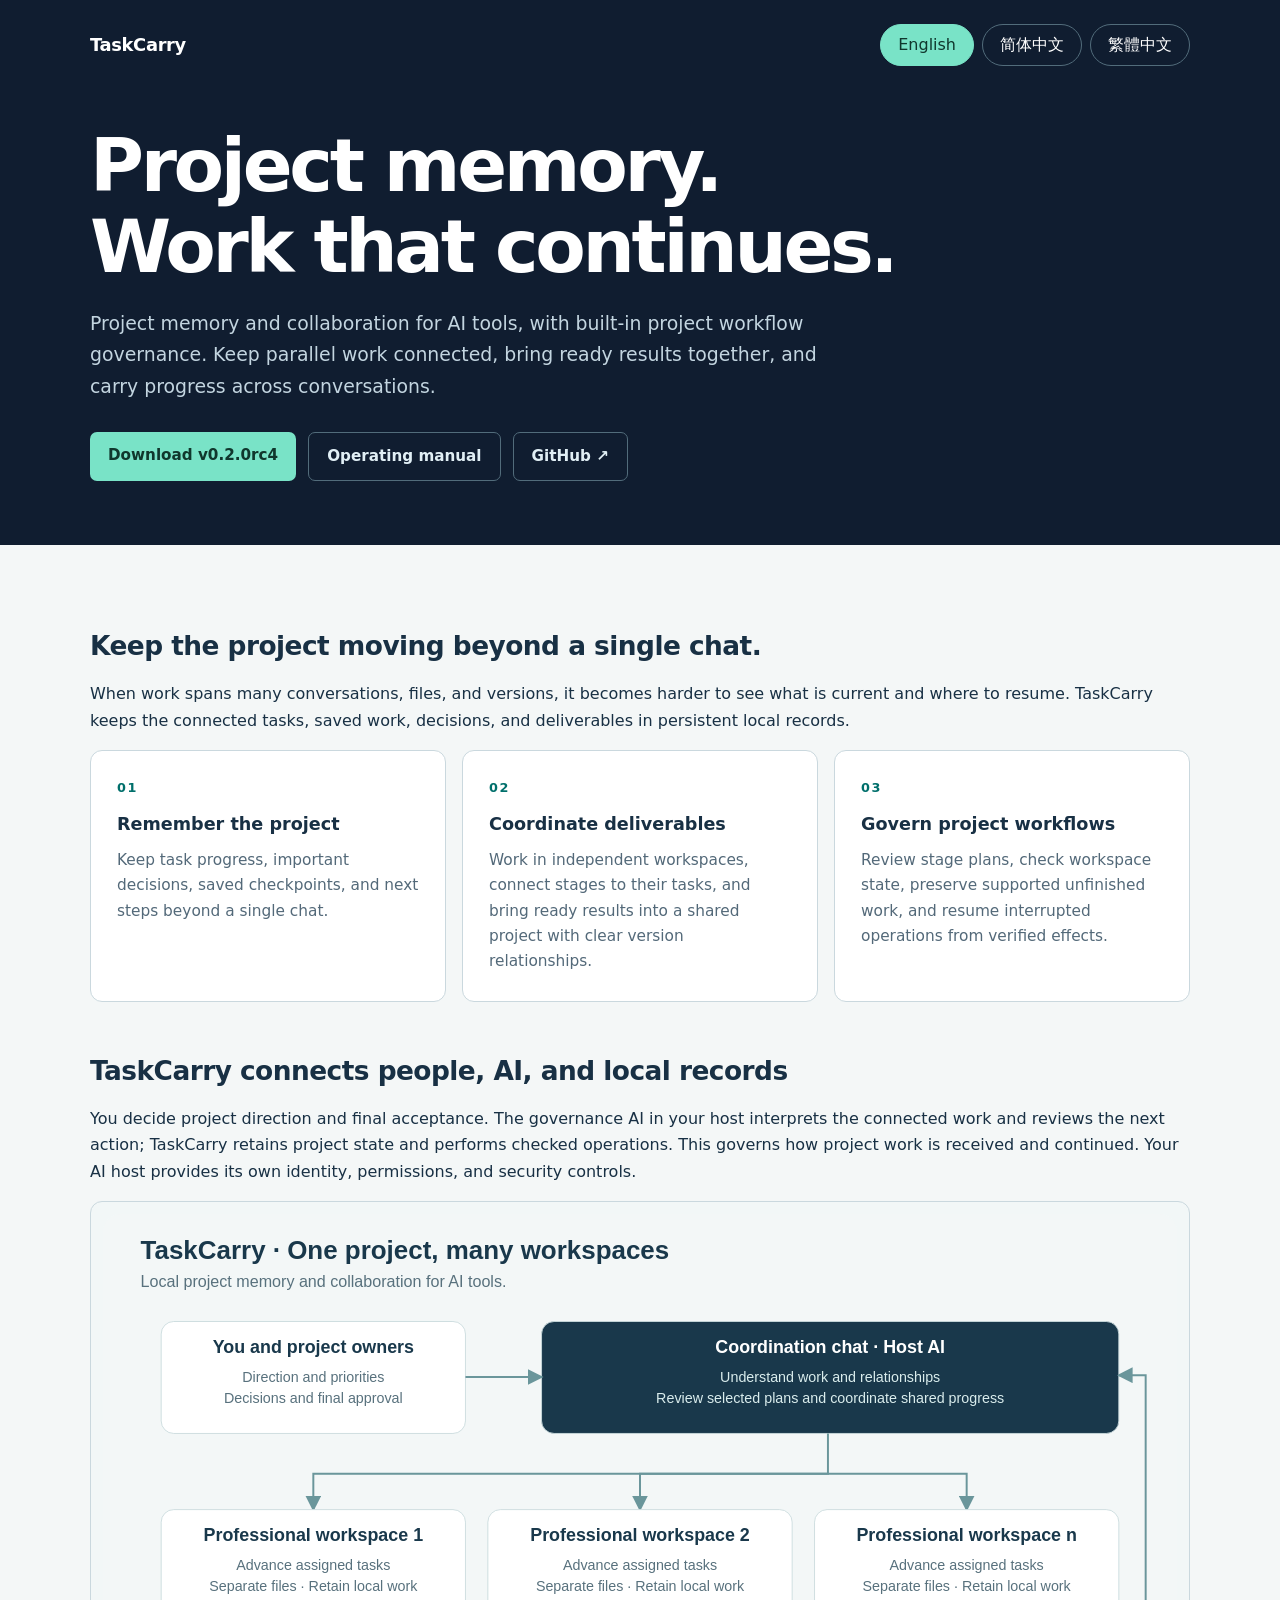
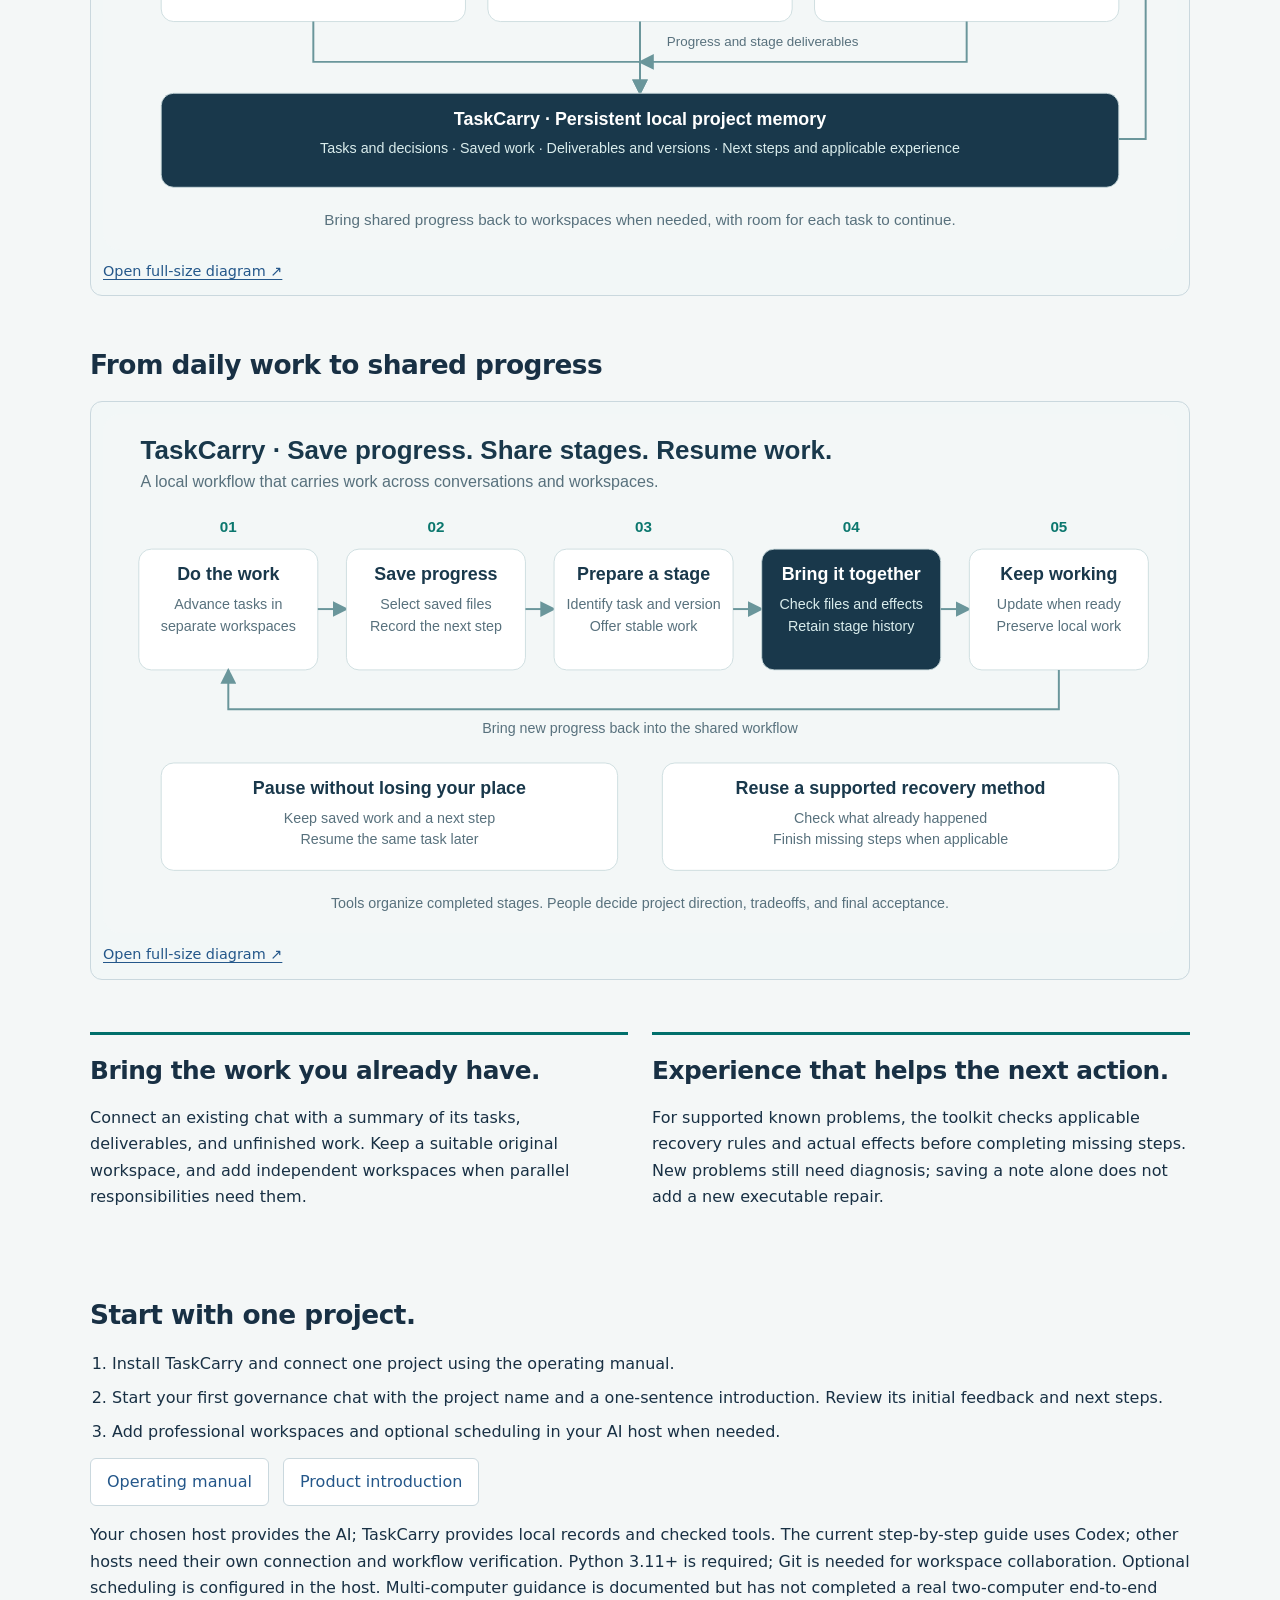
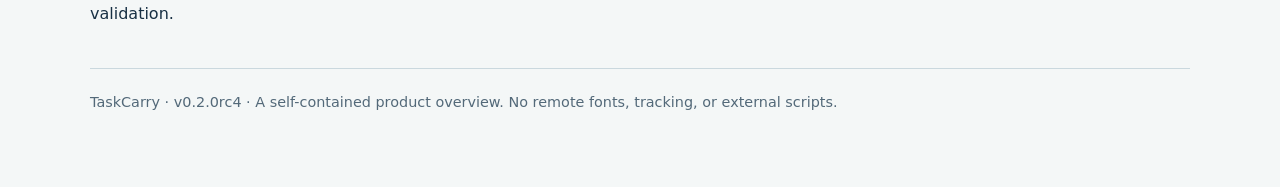
==== commit 361182d1: "Clarify TaskCarry project workflow governance" ====
--- a/docs/index.html
+++ b/docs/index.html
@@ -1,17 +1,17 @@
 <!doctype html><html lang="en"><head><meta charset="utf-8"><meta name="viewport" content="width=device-width,initial-scale=1"><title>TaskCarry — Project memory and collaboration for AI tools</title>
-<meta name="description" content="TaskCarry keeps local project memory, coordinates independent workspaces, and helps you resume work across AI conversations.">
+<meta name="description" content="TaskCarry provides local project memory, workspace collaboration, and project workflow governance for people working with AI tools.">
 <meta property="og:type" content="website"><meta property="og:title" content="TaskCarry — Project memory and collaboration for AI tools">
-<meta property="og:description" content="Remember progress. Coordinate workspaces. Resume work.">
-<meta property="og:image" content="https://raw.githubusercontent.com/bryan123466/taskcarry/v0.2.0rc4/docs/assets/social-preview.png">
+<meta property="og:description" content="Remember progress. Coordinate deliverables. Govern project workflows.">
+<meta property="og:image" content="https://raw.githubusercontent.com/bryan123466/taskcarry/main/docs/assets/social-preview.png">
 <meta property="og:image:width" content="1280"><meta property="og:image:height" content="640">
-<meta property="og:image:alt" content="TaskCarry: three independent workspaces connected to local project memory.">
+<meta property="og:image:alt" content="TaskCarry: project memory, workspace collaboration, and project workflow governance for AI tools.">
 <meta name="twitter:card" content="summary_large_image"><meta name="theme-color" content="#101d30"><style>
 :root{color-scheme:light;--ink:#183044;--muted:#536979;--paper:#f4f7f7;--line:#cad8de;--teal:#006f6b;--blue:#24578a;--pale:#e4f2ef;--amber:#77520e}*{box-sizing:border-box}body{margin:0;background:var(--paper);color:var(--ink);font:16px/1.65 system-ui,-apple-system,"Segoe UI","Microsoft YaHei",sans-serif}a{color:var(--blue);text-underline-offset:3px}button{font:inherit}header{background:#143546;color:white;padding:24px max(24px,calc((100vw - 1100px)/2)) 48px}nav{display:flex;justify-content:space-between;align-items:center;gap:18px;margin-bottom:48px}nav small{letter-spacing:.14em;text-transform:uppercase;font-weight:700}nav button{border:1px solid #a2bbc7;background:transparent;color:white;padding:7px 17px;border-radius:30px;cursor:pointer}nav button:focus-visible,a:focus-visible{outline:3px solid #d7a23e;outline-offset:4px}h1{font-size:clamp(2.1rem,5vw,3.8rem);line-height:1.1;letter-spacing:-.04em;max-width:900px;margin:16px 0 20px}header p{max-width:760px;font-size:1.15rem;color:#d7e6ed}h2{font-size:1.65rem;line-height:1.3;letter-spacing:-.02em;margin:0 0 18px}h3{font-size:1.1rem;margin:0 0 9px}p{margin:0 0 16px}.tag{display:inline-block;background:#d8ede6;color:#124d44;font-size:.85rem;font-weight:700;border-radius:4px;padding:4px 10px}.wrap{max-width:1148px;margin:auto;padding:32px 24px 60px}.notice{border-left:4px solid #af7b26;background:#fff7e6;color:#5f461c;padding:18px 22px;border-radius:0 8px 8px 0}.section{margin-top:44px}.grid{display:grid;grid-template-columns:repeat(3,1fr);gap:16px}.card{background:white;border:1px solid var(--line);border-radius:12px;padding:24px}.num{font-size:.8rem;letter-spacing:.12em;color:var(--teal);font-weight:800;margin-bottom:12px}.card p{color:var(--muted);font-size:.96rem;margin-bottom:0}.flow{background:white;border:1px solid var(--line);border-radius:12px;padding:24px;overflow-x:auto}.flow img{display:block;width:100%;min-width:720px;height:auto;margin-bottom:18px}.language-switch{display:flex;flex-wrap:wrap;gap:8px}nav button[aria-pressed="true"]{background:#d8ede6;border-color:#d8ede6;color:#124d44}.diagram-links{font-size:.9rem;display:flex;flex-wrap:wrap;gap:15px;margin:10px 0 0}table{border-collapse:collapse;width:100%;background:white;border:1px solid var(--line)}th,td{text-align:left;vertical-align:top;padding:16px;border-bottom:1px solid var(--line)}th{background:#e8f0f3;font-size:.94rem}code{font: .9em ui-monospace,"Cascadia Code",Consolas,monospace;background:#edf2f4;padding:2px 5px;border-radius:3px}.split{display:grid;grid-template-columns:1fr 1fr;gap:24px}.panel{border-top:3px solid var(--teal);padding:20px 0}ul,ol{padding-left:22px;margin:12px 0}li{margin:8px 0}.links{display:flex;flex-wrap:wrap;gap:14px}.links a{background:white;padding:10px 16px;border:1px solid var(--line);border-radius:6px;text-decoration:none}footer{border-top:1px solid var(--line);margin-top:40px;padding-top:22px;font-size:.9rem;color:var(--muted)}[hidden]{display:none!important}@media(max-width:720px){.grid,.split{grid-template-columns:1fr}nav{margin-bottom:30px;align-items:flex-start;flex-direction:column}th,td{padding:12px}.wrap{padding:25px 18px}.flow{padding:16px}}@media print{nav button{display:none}header{background:white;color:var(--ink);padding:20px 0}header p{color:var(--muted)}.wrap{padding:20px 0}.section{break-inside:avoid}body{background:white}}
 
 
 
 header{background:#101d30;padding-bottom:64px}nav{margin-bottom:60px}nav small{font-size:1.12rem;letter-spacing:-.02em;text-transform:none}nav button{border-color:#526c7b}nav button[aria-pressed="true"]{background:#79e3c7;border-color:#79e3c7;color:#10372d}h1{font-size:clamp(2.5rem,6vw,4.6rem);max-width:1000px;letter-spacing:-.045em}header p{max-width:730px;font-size:1.18rem;color:#c3d5e0}.hero-links{display:flex;flex-wrap:wrap;gap:12px;margin-top:30px}.hero-links a{background:#79e3c7;color:#10372d;padding:11px 18px;border-radius:7px;text-decoration:none;font-size:.95rem;font-weight:650}.hero-links a:nth-child(n+2){background:transparent;color:#e1eff5;border:1px solid #526c7b}.hero-links a:hover{filter:brightness(1.12)}.flow{padding:12px;background:#f2f7f7}.flow img{min-width:0;margin:0}.card{padding:26px}.section{margin-top:52px}.panel h2{font-size:1.55rem}footer{padding-bottom:12px}nav button:hover{border-color:#79e3c7}.skip{position:absolute;left:20px;top:-100px;background:white;padding:8px;z-index:2}.skip:focus{top:12px}@media(max-width:720px){header{padding:22px 20px 42px}nav{margin-bottom:38px}.section{margin-top:34px}.flow{padding:4px}.hero-links a{padding:10px 14px}}@media(prefers-reduced-motion:no-preference){a,button{transition:background-color .15s,color .15s,border-color .15s}}
-</style></head><body><a class="skip" href="#main">Skip to content / 跳转正文 / 跳至正文</a><header><nav><small>TaskCarry</small><div class="language-switch" role="group" aria-label="Language / 语言 / 語言"><button type="button" data-language="en" aria-pressed="true">English</button><button type="button" data-language="zh" aria-pressed="false">简体中文</button><button type="button" data-language="tw" aria-pressed="false">繁體中文</button></div></nav><div data-en><h1>Project memory.<br>Work that continues.</h1><p>Local project memory and collaboration for AI tools. Start with Codex and carry progress across conversations and workspaces.</p><div class="hero-links"><a href="https://github.com/bryan123466/taskcarry/releases/tag/v0.2.0rc4">Download v0.2.0rc4</a><a href="en/windows-example.md">Operating manual</a><a class="secondary" href="https://github.com/bryan123466/taskcarry">GitHub ↗</a></div></div><div data-zh hidden><h1>记住项目进度，<br>让工作持续向前。</h1><p>面向 AI 工具的本地项目记忆与协作。从 Codex 开始，让进度跨越对话与工作区，持续推进。</p><div class="hero-links"><a href="https://github.com/bryan123466/taskcarry/releases/tag/v0.2.0rc4">下载 v0.2.0rc4</a><a href="zh-CN/windows-example.md">操作手册</a><a class="secondary" href="https://github.com/bryan123466/taskcarry">GitHub ↗</a></div></div><div data-tw hidden><h1>記住專案進度，<br>讓工作持續向前。</h1><p>面向 AI 工具的本機專案記憶與協作。從 Codex 開始，讓進度跨越對話與工作區，持續推進。</p><div class="hero-links"><a href="https://github.com/bryan123466/taskcarry/releases/tag/v0.2.0rc4">下載 v0.2.0rc4</a><a href="zh-TW/windows-example.md">操作手冊</a><a class="secondary" href="https://github.com/bryan123466/taskcarry">GitHub ↗</a></div></div></header><main id="main" class="wrap"><article data-en><section class="section"><h2>Keep the project moving beyond a single chat.</h2><p>When work spans many conversations, files, and versions, it becomes harder to see what is current and where to resume. TaskCarry keeps the connected tasks, saved work, decisions, and deliverables in persistent local records.</p><div class="grid"><div class="card"><div class="num">01</div><h3>Project memory</h3><p>Keep task progress, important decisions, and next steps outside a temporary chat context.</p></div><div class="card"><div class="num">02</div><h3>Independent collaboration</h3><p>Let professional chats work in separate workspaces, then bring their completed stages together.</p></div><div class="card"><div class="num">03</div><h3>Work you can continue</h3><p>Save selected work, retain version history, and check what happened before resuming supported operations.</p></div></div></section><section class="section"><h2>TaskCarry connects people, AI, and local records</h2><div class="flow"><img src="assets/collaboration.en.svg" alt="TaskCarry connects people, AI, and local records" width="1200" height="710"><p class="diagram-links"><a href="assets/collaboration.en.svg">Open full-size diagram ↗</a></p></div></section><section class="section"><h2>From daily work to shared progress</h2><div class="flow"><img src="assets/governance-flow.en.svg" alt="From daily work to shared progress" width="1200" height="580"><p class="diagram-links"><a href="assets/governance-flow.en.svg">Open full-size diagram ↗</a></p></div></section><section class="section split"><div class="panel"><h2>Bring the work you already have.</h2><p>Connect an existing chat with a summary of its tasks, deliverables, and unfinished work. Keep a suitable original workspace, and add independent workspaces when parallel responsibilities need them.</p></div><div class="panel"><h2>Experience that helps the next action.</h2><p>For supported known problems, the toolkit checks applicable recovery rules and actual effects before completing missing steps. New problems still need diagnosis; saving a note alone does not add a new executable repair.</p></div></section><section class="section"><h2>Start with one project.</h2><ol><li>Install TaskCarry and connect one project using the operating manual.</li><li>Start your first governance chat with the project name and a one-sentence introduction. Review its initial feedback and next steps.</li><li>Add professional workspaces and optional scheduling in your AI host when needed.</li></ol><p class="links"><a href="en/windows-example.md">Operating manual</a><a href="../README.md">Product introduction</a></p><p>Codex provides the AI; TaskCarry provides local records and checked tools. Python 3.11+ is required; Git is needed for workspace collaboration. Optional scheduling is configured in the host. Multi-computer guidance is documented but has not completed a real two-computer end-to-end validation.</p></section><footer>TaskCarry · v0.2.0rc4 · A self-contained product overview. No remote fonts, tracking, or external scripts.</footer></article><article data-zh hidden><section class="section"><h2>工作继续，项目记忆也继续。</h2><p>当工作跨越许多对话、文件与版本，当前进展和接续位置会越来越难整理。TaskCarry 将已接入的任务、已保存的工作、重要决定与阶段成果，保存在持久的本地项目记录中。</p><div class="grid"><div class="card"><div class="num">01</div><h3>长期项目记忆</h3><p>让任务进度、重要决定与下一步保存在聊天临时上下文之外。</p></div><div class="card"><div class="num">02</div><h3>独立工作台协作</h3><p>专业聊天在各自工作区推进，再把完成的阶段成果汇入项目。</p></div><div class="card"><div class="num">03</div><h3>随时找到接续位置</h3><p>保留选定工作与版本历史，先核对已经发生的操作，再继续受支持的后续步骤。</p></div></div></section><section class="section"><h2>TaskCarry 连接人、AI 与本地项目记录</h2><div class="flow"><img src="assets/collaboration.zh-CN.svg" alt="TaskCarry 连接人、AI 与本地项目记录" width="1200" height="710"><p class="diagram-links"><a href="assets/collaboration.zh-CN.svg">打开完整尺寸图示 ↗</a></p></div></section><section class="section"><h2>从日常工作，到共同进度</h2><div class="flow"><img src="assets/governance-flow.zh-CN.svg" alt="从日常工作，到共同进度" width="1200" height="580"><p class="diagram-links"><a href="assets/governance-flow.zh-CN.svg">打开完整尺寸图示 ↗</a></p></div></section><section class="section split"><div class="panel"><h2>带着原来的工作接入。</h2><p>整理原聊天的任务、成果与未完成工作，即可按手册完成接入。合适的原工作区可以继续使用，需要并行的职责再安排独立工作区。</p></div><div class="panel"><h2>让经验帮助下一次行动。</h2><p>针对已支持的已知问题，工具先核对适用经验与实际效果，再补上缺失的步骤。新问题仍需诊断；写下一条经验本身，不会自动产生新的修复功能。</p></div></section><section class="section"><h2>从一个真实项目开始。</h2><ol><li>按操作手册安装 TaskCarry，接入一个项目。</li><li>开始首次治理聊天，提供项目名称与一句话介绍，查看首次反馈与下一步。</li><li>根据需要接入专业工作台，并在 AI 宿主中配置可选的定时任务。</li></ol><p class="links"><a href="zh-CN/windows-example.md">操作手册</a><a href="../README.zh-CN.md">产品介绍</a></p><p>Codex 提供 AI，TaskCarry 提供本地记录与受检查的工具。需要 Python 3.11+；工作区协作功能还需 Git。可选定时任务在宿主中配置。多电脑建议流程已写入手册，尚未完成真实双电脑端到端验证。</p></section><footer>TaskCarry · v0.2.0rc4 · 独立离线产品说明页。图示随包提供，不加载远程字体、追踪服务或外部脚本。</footer></article><article data-tw hidden><section class="section"><h2>工作繼續，專案記憶也繼續。</h2><p>當工作跨越許多對話、檔案與版本，目前進展和接續位置會越來越難整理。TaskCarry 將已接入的任務、已保存的工作、重要決定與階段成果，保存在持久的本機專案記錄中。</p><div class="grid"><div class="card"><div class="num">01</div><h3>長期專案記憶</h3><p>讓任務進度、重要決定與下一步保存在對話暫時的上下文之外。</p></div><div class="card"><div class="num">02</div><h3>獨立工作台協作</h3><p>專業對話在各自工作區推進，再把完成的階段成果匯入專案。</p></div><div class="card"><div class="num">03</div><h3>隨時找到接續位置</h3><p>保留選定工作與版本歷史，先核對已經發生的操作，再繼續支援的後續步驟。</p></div></div></section><section class="section"><h2>TaskCarry 連結人、AI 與本機專案記錄</h2><div class="flow"><img src="assets/collaboration.zh-TW.svg" alt="TaskCarry 連結人、AI 與本機專案記錄" width="1200" height="710"><p class="diagram-links"><a href="assets/collaboration.zh-TW.svg">開啟完整尺寸圖示 ↗</a></p></div></section><section class="section"><h2>從日常工作，到共同進度</h2><div class="flow"><img src="assets/governance-flow.zh-TW.svg" alt="從日常工作，到共同進度" width="1200" height="580"><p class="diagram-links"><a href="assets/governance-flow.zh-TW.svg">開啟完整尺寸圖示 ↗</a></p></div></section><section class="section split"><div class="panel"><h2>帶著原來的工作接入。</h2><p>整理原對話的任務、成果與未完成工作，即可依手冊完成接入。合適的原工作區可以繼續使用，需要並行的職責再安排獨立工作區。</p></div><div class="panel"><h2>讓經驗幫助下一次行動。</h2><p>針對已支援的已知問題，工具先核對適用經驗與實際效果，再補上缺失的步驟。新問題仍須診斷；寫下一條經驗本身，不會自動產生新的修復功能。</p></div></section><section class="section"><h2>從一個真實專案開始。</h2><ol><li>依操作手冊安裝 TaskCarry，接入一個專案。</li><li>開始首次治理對話，提供專案名稱與一句話介紹，查看首次回饋與下一步。</li><li>依需要接入專業工作台，並在 AI 宿主中設定可選的定時任務。</li></ol><p class="links"><a href="zh-TW/windows-example.md">操作手冊</a><a href="../README.zh-TW.md">產品介紹</a></p><p>Codex 提供 AI，TaskCarry 提供本機記錄與受檢查的工具。需要 Python 3.11+；工作區協作功能還需 Git。可選定時任務在宿主中設定。多電腦建議流程已寫入手冊，尚未完成真實雙電腦端到端驗證。</p></section><footer>TaskCarry · v0.2.0rc4 · 獨立離線產品說明頁。圖示隨套件提供，不載入遠端字型、追蹤服務或外部指令碼。</footer></article><span id="states"></span><span id="workflow"></span></main><script>
+</style></head><body><a class="skip" href="#main">Skip to content / 跳转正文 / 跳至正文</a><header><nav><small>TaskCarry</small><div class="language-switch" role="group" aria-label="Language / 语言 / 語言"><button type="button" data-language="en" aria-pressed="true">English</button><button type="button" data-language="zh" aria-pressed="false">简体中文</button><button type="button" data-language="tw" aria-pressed="false">繁體中文</button></div></nav><div data-en><h1>Project memory.<br>Work that continues.</h1><p>Project memory and collaboration for AI tools, with built-in project workflow governance. Keep parallel work connected, bring ready results together, and carry progress across conversations.</p><div class="hero-links"><a href="https://github.com/bryan123466/taskcarry/releases/tag/v0.2.0rc4">Download v0.2.0rc4</a><a href="en/windows-example.md">Operating manual</a><a class="secondary" href="https://github.com/bryan123466/taskcarry">GitHub ↗</a></div></div><div data-zh hidden><h1>记住项目进度，<br>让工作持续向前。</h1><p>为 AI 工具提供项目记忆与协作能力，并将项目工作流治理融入日常工作。连接并行任务，汇合准备好的成果，让进度跨越对话与工作区，持续推进。</p><div class="hero-links"><a href="https://github.com/bryan123466/taskcarry/releases/tag/v0.2.0rc4">下载 v0.2.0rc4</a><a href="zh-CN/windows-example.md">操作手册</a><a class="secondary" href="https://github.com/bryan123466/taskcarry">GitHub ↗</a></div></div><div data-tw hidden><h1>記住專案進度，<br>讓工作持續向前。</h1><p>為 AI 工具提供專案記憶與協作能力，並將專案工作流程治理融入日常工作。連結並行任務，匯合準備好的成果，讓進度跨越對話與工作區，持續推進。</p><div class="hero-links"><a href="https://github.com/bryan123466/taskcarry/releases/tag/v0.2.0rc4">下載 v0.2.0rc4</a><a href="zh-TW/windows-example.md">操作手冊</a><a class="secondary" href="https://github.com/bryan123466/taskcarry">GitHub ↗</a></div></div></header><main id="main" class="wrap"><article data-en><section class="section"><h2>Keep the project moving beyond a single chat.</h2><p>When work spans many conversations, files, and versions, it becomes harder to see what is current and where to resume. TaskCarry keeps the connected tasks, saved work, decisions, and deliverables in persistent local records.</p><div class="grid"><div class="card"><div class="num">01</div><h3>Remember the project</h3><p>Keep task progress, important decisions, saved checkpoints, and next steps beyond a single chat.</p></div><div class="card"><div class="num">02</div><h3>Coordinate deliverables</h3><p>Work in independent workspaces, connect stages to their tasks, and bring ready results into a shared project with clear version relationships.</p></div><div class="card"><div class="num">03</div><h3>Govern project workflows</h3><p>Review stage plans, check workspace state, preserve supported unfinished work, and resume interrupted operations from verified effects.</p></div></div></section><section class="section"><h2>TaskCarry connects people, AI, and local records</h2><p>You decide project direction and final acceptance. The governance AI in your host interprets the connected work and reviews the next action; TaskCarry retains project state and performs checked operations. This governs how project work is received and continued. Your AI host provides its own identity, permissions, and security controls.</p><div class="flow"><img src="assets/collaboration.en.svg" alt="TaskCarry connects people, AI, and local records" width="1200" height="710"><p class="diagram-links"><a href="assets/collaboration.en.svg">Open full-size diagram ↗</a></p></div></section><section class="section"><h2>From daily work to shared progress</h2><div class="flow"><img src="assets/governance-flow.en.svg" alt="From daily work to shared progress" width="1200" height="580"><p class="diagram-links"><a href="assets/governance-flow.en.svg">Open full-size diagram ↗</a></p></div></section><section class="section split"><div class="panel"><h2>Bring the work you already have.</h2><p>Connect an existing chat with a summary of its tasks, deliverables, and unfinished work. Keep a suitable original workspace, and add independent workspaces when parallel responsibilities need them.</p></div><div class="panel"><h2>Experience that helps the next action.</h2><p>For supported known problems, the toolkit checks applicable recovery rules and actual effects before completing missing steps. New problems still need diagnosis; saving a note alone does not add a new executable repair.</p></div></section><section class="section"><h2>Start with one project.</h2><ol><li>Install TaskCarry and connect one project using the operating manual.</li><li>Start your first governance chat with the project name and a one-sentence introduction. Review its initial feedback and next steps.</li><li>Add professional workspaces and optional scheduling in your AI host when needed.</li></ol><p class="links"><a href="en/windows-example.md">Operating manual</a><a href="../README.md">Product introduction</a></p><p>Your chosen host provides the AI; TaskCarry provides local records and checked tools. The current step-by-step guide uses Codex; other hosts need their own connection and workflow verification. Python 3.11+ is required; Git is needed for workspace collaboration. Optional scheduling is configured in the host. Multi-computer guidance is documented but has not completed a real two-computer end-to-end validation.</p></section><footer>TaskCarry · v0.2.0rc4 · A self-contained product overview. No remote fonts, tracking, or external scripts.</footer></article><article data-zh hidden><section class="section"><h2>工作继续，项目记忆也继续。</h2><p>当工作跨越许多对话、文件与版本，当前进展和接续位置会越来越难整理。TaskCarry 将已接入的任务、已保存的工作、重要决定与阶段成果，保存在持久的本地项目记录中。</p><div class="grid"><div class="card"><div class="num">01</div><h3>记住项目</h3><p>在单个聊天之外，保留任务进度、重要决定、已保存的检查点与下一步。</p></div><div class="card"><div class="num">02</div><h3>协调成果</h3><p>各自在独立工作区推进，将阶段成果关联到任务，核对版本关系，再把准备好的成果汇入共同项目。</p></div><div class="card"><div class="num">03</div><h3>治理推进过程</h3><p>审阅阶段接收计划，核对工作区状态，保全支持范围内的未完成工作，并依据实际效果接续中断的操作。</p></div></div></section><section class="section"><h2>TaskCarry 连接人、AI 与本地项目记录</h2><p>你决定项目方向与最终验收。宿主中的治理 AI 理解已接入的工作并复核下一步；TaskCarry 保存项目状态，执行经过校验的操作。这套治理围绕项目成果如何接收与继续推进展开；身份、权限与安全控制由 AI 宿主自身提供。</p><div class="flow"><img src="assets/collaboration.zh-CN.svg" alt="TaskCarry 连接人、AI 与本地项目记录" width="1200" height="710"><p class="diagram-links"><a href="assets/collaboration.zh-CN.svg">打开完整尺寸图示 ↗</a></p></div></section><section class="section"><h2>从日常工作，到共同进度</h2><div class="flow"><img src="assets/governance-flow.zh-CN.svg" alt="从日常工作，到共同进度" width="1200" height="580"><p class="diagram-links"><a href="assets/governance-flow.zh-CN.svg">打开完整尺寸图示 ↗</a></p></div></section><section class="section split"><div class="panel"><h2>带着原来的工作接入。</h2><p>整理原聊天的任务、成果与未完成工作，即可按手册完成接入。合适的原工作区可以继续使用，需要并行的职责再安排独立工作区。</p></div><div class="panel"><h2>让经验帮助下一次行动。</h2><p>针对已支持的已知问题，工具先核对适用经验与实际效果，再补上缺失的步骤。新问题仍需诊断；写下一条经验本身，不会自动产生新的修复功能。</p></div></section><section class="section"><h2>从一个真实项目开始。</h2><ol><li>按操作手册安装 TaskCarry，接入一个项目。</li><li>开始首次治理聊天，提供项目名称与一句话介绍，查看首次反馈与下一步。</li><li>根据需要接入专业工作台，并在 AI 宿主中配置可选的定时任务。</li></ol><p class="links"><a href="zh-CN/windows-example.md">操作手册</a><a href="../README.zh-CN.md">产品介绍</a></p><p>你选择的宿主提供 AI，TaskCarry 提供本地记录与经过校验的工具。当前手把手说明使用 Codex；其他宿主需分别核验连接与工作流程。需要 Python 3.11+；工作区协作功能还需 Git。可选定时任务在宿主中配置。多电脑建议流程已写入手册，尚未完成真实双电脑端到端验证。</p></section><footer>TaskCarry · v0.2.0rc4 · 独立离线产品说明页。图示随包提供，不加载远程字体、追踪服务或外部脚本。</footer></article><article data-tw hidden><section class="section"><h2>工作繼續，專案記憶也繼續。</h2><p>當工作跨越許多對話、檔案與版本，目前進展和接續位置會越來越難整理。TaskCarry 將已接入的任務、已保存的工作、重要決定與階段成果，保存在持久的本機專案記錄中。</p><div class="grid"><div class="card"><div class="num">01</div><h3>記住專案</h3><p>在單一對話之外，保留任務進度、重要決定、已儲存的檢查點與下一步。</p></div><div class="card"><div class="num">02</div><h3>協調成果</h3><p>各自在獨立工作區推進，將階段成果關聯至任務，核對版本關係，再把準備好的成果匯入共同專案。</p></div><div class="card"><div class="num">03</div><h3>治理推進過程</h3><p>審閱階段接收計畫，核對工作區狀態，保全支援範圍內的未完成工作，並依據實際效果接續中斷的操作。</p></div></div></section><section class="section"><h2>TaskCarry 連結人、AI 與本機專案記錄</h2><p>你決定專案方向與最終驗收。宿主中的治理 AI 理解已接入的工作並複核下一步；TaskCarry 保存專案狀態，執行經過校驗的操作。這套治理圍繞專案成果如何接收與繼續推進展開；身分、權限與安全控制由 AI 宿主自身提供。</p><div class="flow"><img src="assets/collaboration.zh-TW.svg" alt="TaskCarry 連結人、AI 與本機專案記錄" width="1200" height="710"><p class="diagram-links"><a href="assets/collaboration.zh-TW.svg">開啟完整尺寸圖示 ↗</a></p></div></section><section class="section"><h2>從日常工作，到共同進度</h2><div class="flow"><img src="assets/governance-flow.zh-TW.svg" alt="從日常工作，到共同進度" width="1200" height="580"><p class="diagram-links"><a href="assets/governance-flow.zh-TW.svg">開啟完整尺寸圖示 ↗</a></p></div></section><section class="section split"><div class="panel"><h2>帶著原來的工作接入。</h2><p>整理原對話的任務、成果與未完成工作，即可依手冊完成接入。合適的原工作區可以繼續使用，需要並行的職責再安排獨立工作區。</p></div><div class="panel"><h2>讓經驗幫助下一次行動。</h2><p>針對已支援的已知問題，工具先核對適用經驗與實際效果，再補上缺失的步驟。新問題仍須診斷；寫下一條經驗本身，不會自動產生新的修復功能。</p></div></section><section class="section"><h2>從一個真實專案開始。</h2><ol><li>依操作手冊安裝 TaskCarry，接入一個專案。</li><li>開始首次治理對話，提供專案名稱與一句話介紹，查看首次回饋與下一步。</li><li>依需要接入專業工作台，並在 AI 宿主中設定可選的定時任務。</li></ol><p class="links"><a href="zh-TW/windows-example.md">操作手冊</a><a href="../README.zh-TW.md">產品介紹</a></p><p>你選擇的宿主提供 AI，TaskCarry 提供本機記錄與經過校驗的工具。目前逐步說明使用 Codex；其他宿主須分別核驗連線與工作流程。需要 Python 3.11+；工作區協作功能還需 Git。可選定時任務在宿主中設定。多電腦建議流程已寫入手冊，尚未完成真實雙電腦端到端驗證。</p></section><footer>TaskCarry · v0.2.0rc4 · 獨立離線產品說明頁。圖示隨套件提供，不載入遠端字型、追蹤服務或外部指令碼。</footer></article><span id="states"></span><span id="workflow"></span></main><script>
 (()=>{
   const languages={en:{tag:'en',hash:'en'},zh:{tag:'zh-CN',hash:'zh'},tw:{tag:'zh-TW',hash:'zh-TW'}};
   const aliases={en:'en',zh:'zh','zh-CN':'zh',tw:'tw','zh-TW':'tw'};
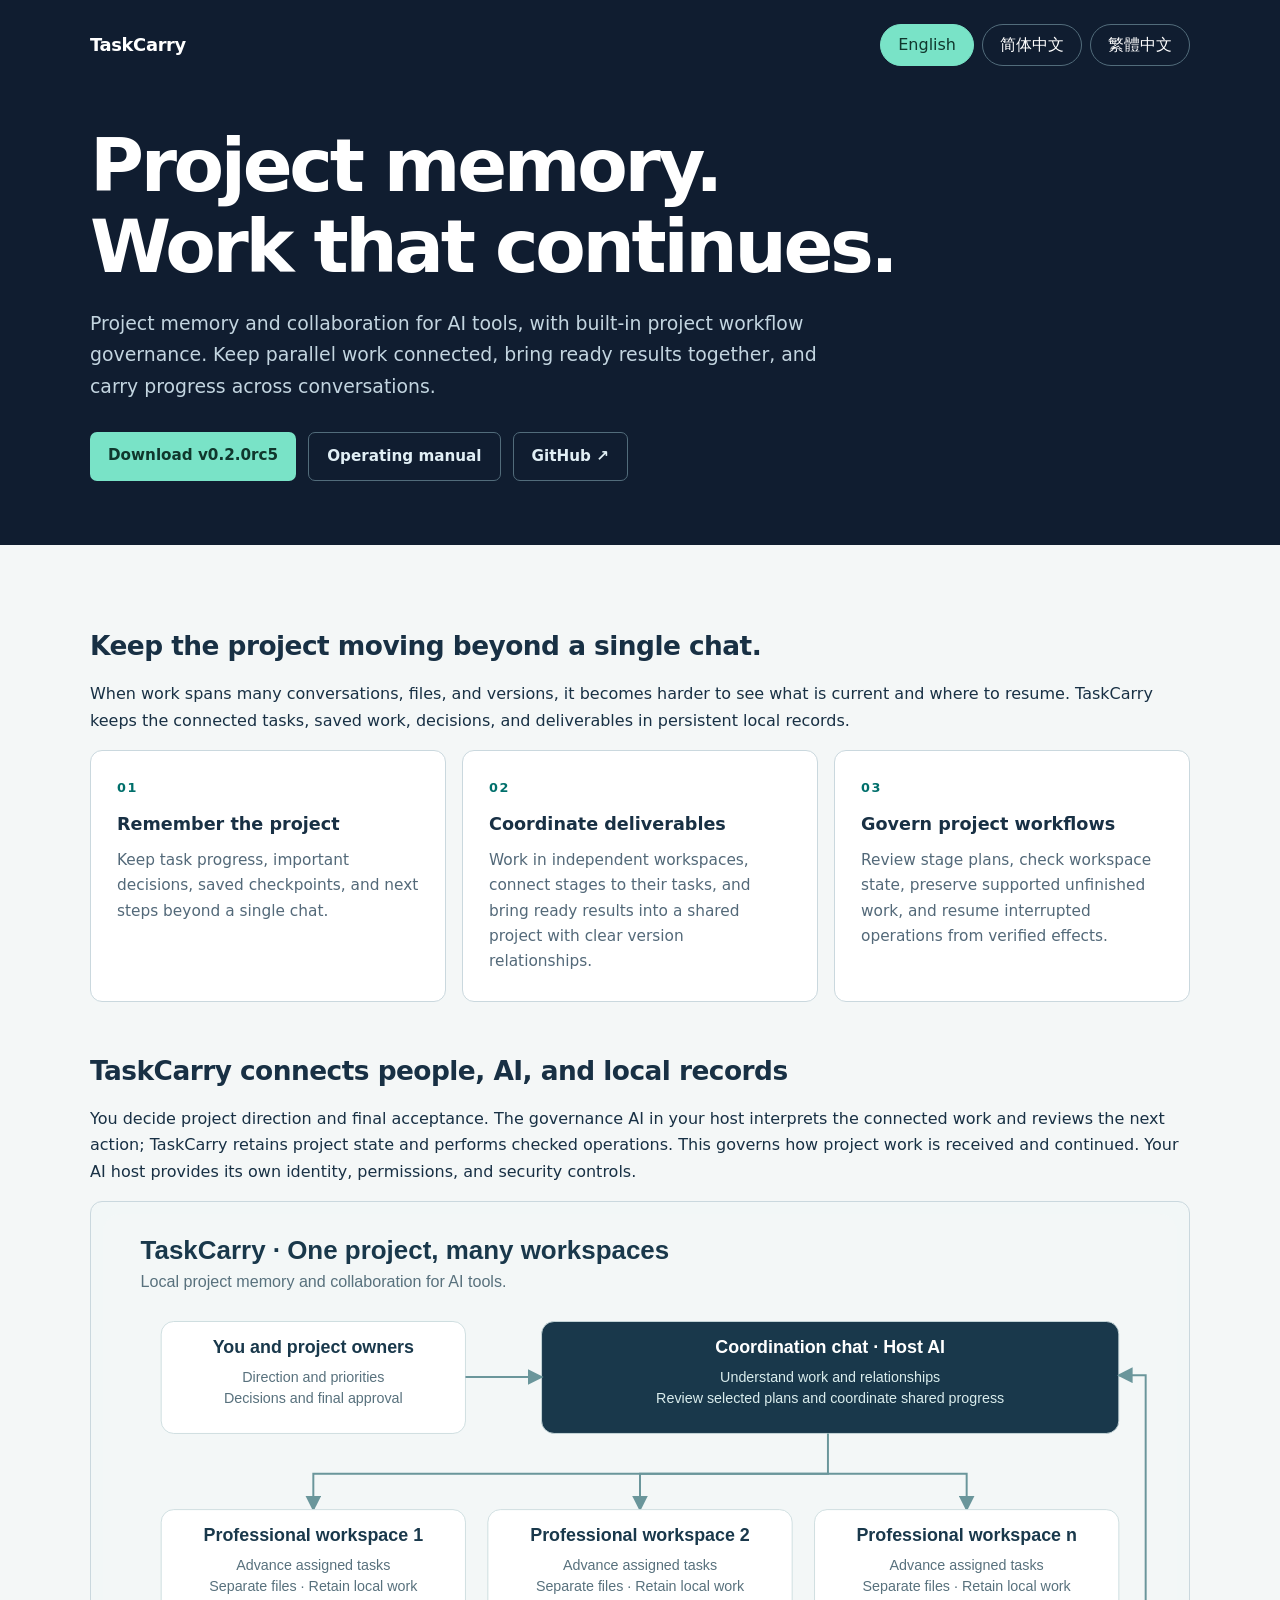
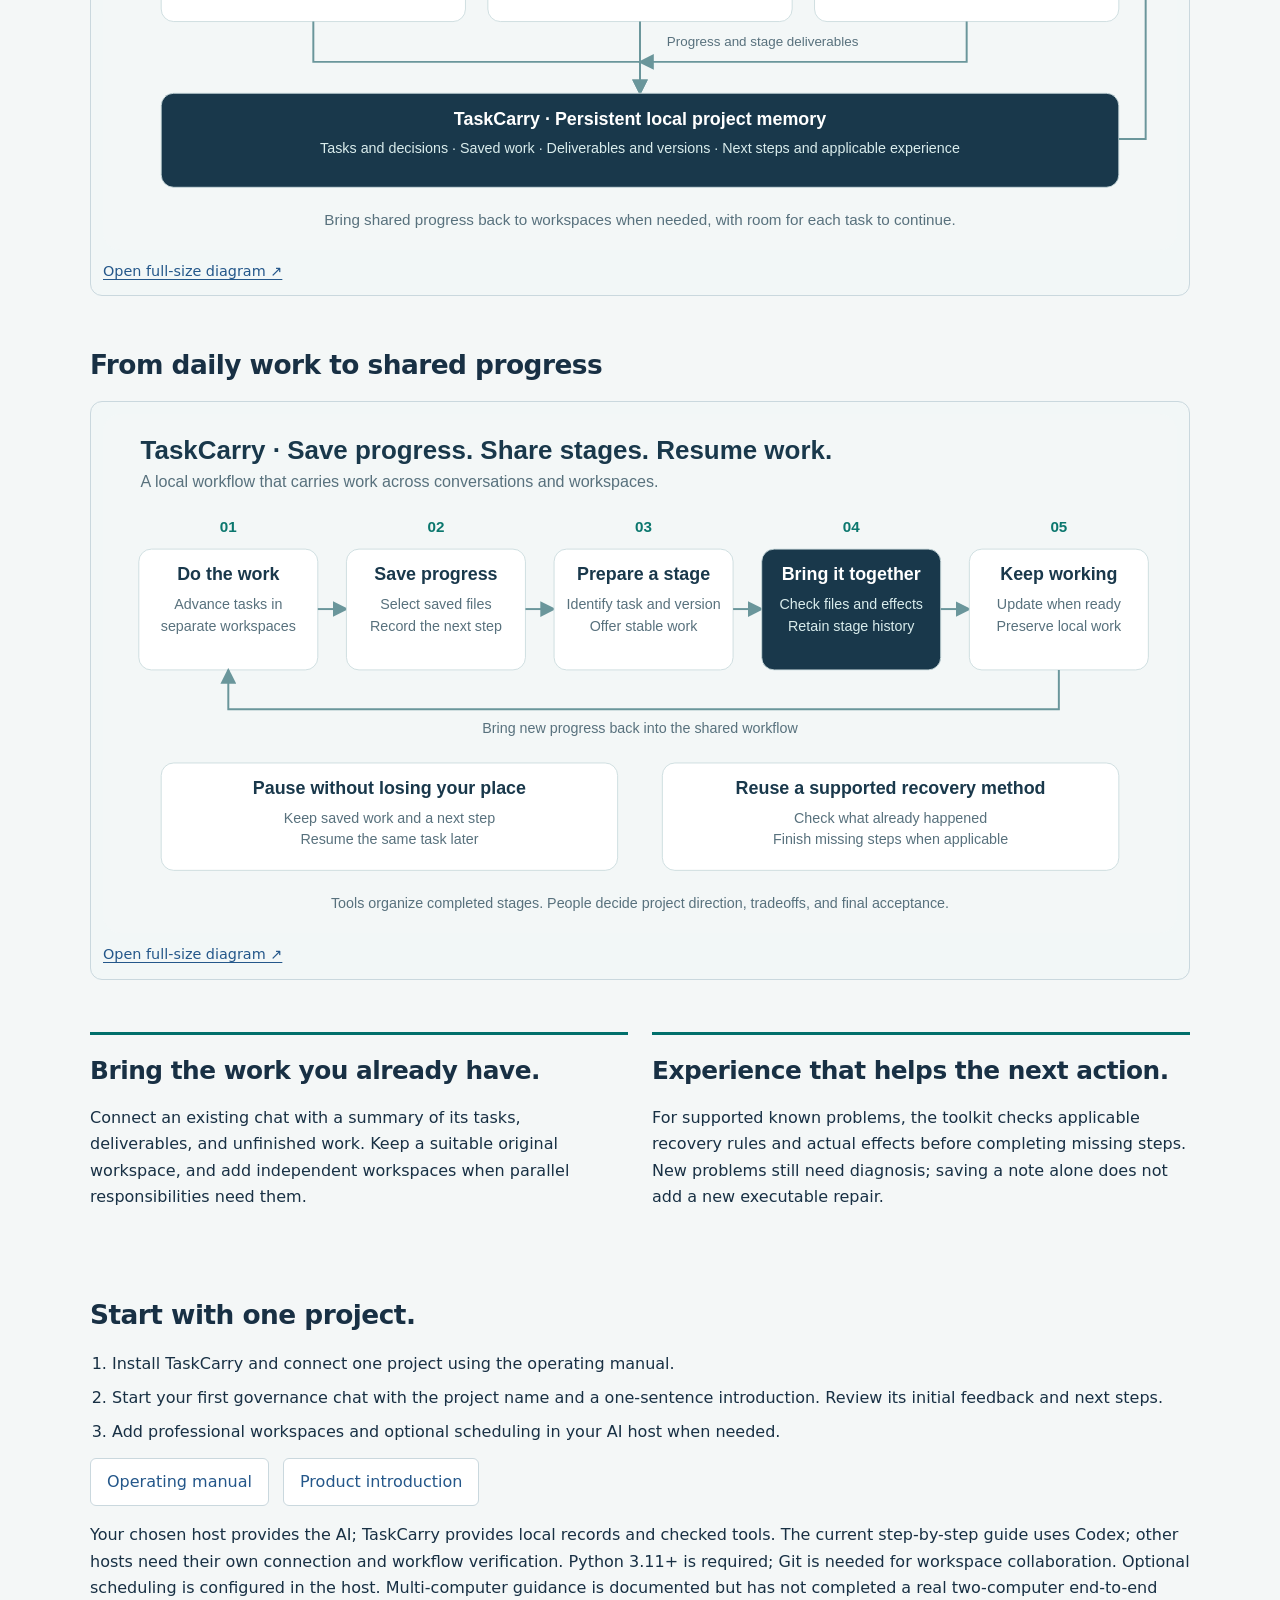
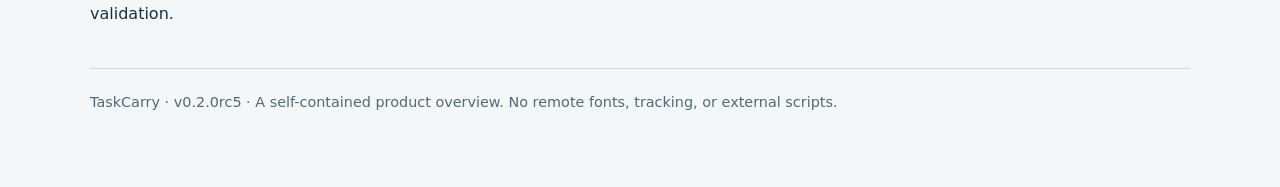
==== commit cff77536: "Persist review evidence and close bounded governance runs" ====
--- a/docs/index.html
+++ b/docs/index.html
@@ -11,7 +11,7 @@
 
 
 header{background:#101d30;padding-bottom:64px}nav{margin-bottom:60px}nav small{font-size:1.12rem;letter-spacing:-.02em;text-transform:none}nav button{border-color:#526c7b}nav button[aria-pressed="true"]{background:#79e3c7;border-color:#79e3c7;color:#10372d}h1{font-size:clamp(2.5rem,6vw,4.6rem);max-width:1000px;letter-spacing:-.045em}header p{max-width:730px;font-size:1.18rem;color:#c3d5e0}.hero-links{display:flex;flex-wrap:wrap;gap:12px;margin-top:30px}.hero-links a{background:#79e3c7;color:#10372d;padding:11px 18px;border-radius:7px;text-decoration:none;font-size:.95rem;font-weight:650}.hero-links a:nth-child(n+2){background:transparent;color:#e1eff5;border:1px solid #526c7b}.hero-links a:hover{filter:brightness(1.12)}.flow{padding:12px;background:#f2f7f7}.flow img{min-width:0;margin:0}.card{padding:26px}.section{margin-top:52px}.panel h2{font-size:1.55rem}footer{padding-bottom:12px}nav button:hover{border-color:#79e3c7}.skip{position:absolute;left:20px;top:-100px;background:white;padding:8px;z-index:2}.skip:focus{top:12px}@media(max-width:720px){header{padding:22px 20px 42px}nav{margin-bottom:38px}.section{margin-top:34px}.flow{padding:4px}.hero-links a{padding:10px 14px}}@media(prefers-reduced-motion:no-preference){a,button{transition:background-color .15s,color .15s,border-color .15s}}
-</style></head><body><a class="skip" href="#main">Skip to content / 跳转正文 / 跳至正文</a><header><nav><small>TaskCarry</small><div class="language-switch" role="group" aria-label="Language / 语言 / 語言"><button type="button" data-language="en" aria-pressed="true">English</button><button type="button" data-language="zh" aria-pressed="false">简体中文</button><button type="button" data-language="tw" aria-pressed="false">繁體中文</button></div></nav><div data-en><h1>Project memory.<br>Work that continues.</h1><p>Project memory and collaboration for AI tools, with built-in project workflow governance. Keep parallel work connected, bring ready results together, and carry progress across conversations.</p><div class="hero-links"><a href="https://github.com/bryan123466/taskcarry/releases/tag/v0.2.0rc4">Download v0.2.0rc4</a><a href="en/windows-example.md">Operating manual</a><a class="secondary" href="https://github.com/bryan123466/taskcarry">GitHub ↗</a></div></div><div data-zh hidden><h1>记住项目进度，<br>让工作持续向前。</h1><p>为 AI 工具提供项目记忆与协作能力，并将项目工作流治理融入日常工作。连接并行任务，汇合准备好的成果，让进度跨越对话与工作区，持续推进。</p><div class="hero-links"><a href="https://github.com/bryan123466/taskcarry/releases/tag/v0.2.0rc4">下载 v0.2.0rc4</a><a href="zh-CN/windows-example.md">操作手册</a><a class="secondary" href="https://github.com/bryan123466/taskcarry">GitHub ↗</a></div></div><div data-tw hidden><h1>記住專案進度，<br>讓工作持續向前。</h1><p>為 AI 工具提供專案記憶與協作能力，並將專案工作流程治理融入日常工作。連結並行任務，匯合準備好的成果，讓進度跨越對話與工作區，持續推進。</p><div class="hero-links"><a href="https://github.com/bryan123466/taskcarry/releases/tag/v0.2.0rc4">下載 v0.2.0rc4</a><a href="zh-TW/windows-example.md">操作手冊</a><a class="secondary" href="https://github.com/bryan123466/taskcarry">GitHub ↗</a></div></div></header><main id="main" class="wrap"><article data-en><section class="section"><h2>Keep the project moving beyond a single chat.</h2><p>When work spans many conversations, files, and versions, it becomes harder to see what is current and where to resume. TaskCarry keeps the connected tasks, saved work, decisions, and deliverables in persistent local records.</p><div class="grid"><div class="card"><div class="num">01</div><h3>Remember the project</h3><p>Keep task progress, important decisions, saved checkpoints, and next steps beyond a single chat.</p></div><div class="card"><div class="num">02</div><h3>Coordinate deliverables</h3><p>Work in independent workspaces, connect stages to their tasks, and bring ready results into a shared project with clear version relationships.</p></div><div class="card"><div class="num">03</div><h3>Govern project workflows</h3><p>Review stage plans, check workspace state, preserve supported unfinished work, and resume interrupted operations from verified effects.</p></div></div></section><section class="section"><h2>TaskCarry connects people, AI, and local records</h2><p>You decide project direction and final acceptance. The governance AI in your host interprets the connected work and reviews the next action; TaskCarry retains project state and performs checked operations. This governs how project work is received and continued. Your AI host provides its own identity, permissions, and security controls.</p><div class="flow"><img src="assets/collaboration.en.svg" alt="TaskCarry connects people, AI, and local records" width="1200" height="710"><p class="diagram-links"><a href="assets/collaboration.en.svg">Open full-size diagram ↗</a></p></div></section><section class="section"><h2>From daily work to shared progress</h2><div class="flow"><img src="assets/governance-flow.en.svg" alt="From daily work to shared progress" width="1200" height="580"><p class="diagram-links"><a href="assets/governance-flow.en.svg">Open full-size diagram ↗</a></p></div></section><section class="section split"><div class="panel"><h2>Bring the work you already have.</h2><p>Connect an existing chat with a summary of its tasks, deliverables, and unfinished work. Keep a suitable original workspace, and add independent workspaces when parallel responsibilities need them.</p></div><div class="panel"><h2>Experience that helps the next action.</h2><p>For supported known problems, the toolkit checks applicable recovery rules and actual effects before completing missing steps. New problems still need diagnosis; saving a note alone does not add a new executable repair.</p></div></section><section class="section"><h2>Start with one project.</h2><ol><li>Install TaskCarry and connect one project using the operating manual.</li><li>Start your first governance chat with the project name and a one-sentence introduction. Review its initial feedback and next steps.</li><li>Add professional workspaces and optional scheduling in your AI host when needed.</li></ol><p class="links"><a href="en/windows-example.md">Operating manual</a><a href="../README.md">Product introduction</a></p><p>Your chosen host provides the AI; TaskCarry provides local records and checked tools. The current step-by-step guide uses Codex; other hosts need their own connection and workflow verification. Python 3.11+ is required; Git is needed for workspace collaboration. Optional scheduling is configured in the host. Multi-computer guidance is documented but has not completed a real two-computer end-to-end validation.</p></section><footer>TaskCarry · v0.2.0rc4 · A self-contained product overview. No remote fonts, tracking, or external scripts.</footer></article><article data-zh hidden><section class="section"><h2>工作继续，项目记忆也继续。</h2><p>当工作跨越许多对话、文件与版本，当前进展和接续位置会越来越难整理。TaskCarry 将已接入的任务、已保存的工作、重要决定与阶段成果，保存在持久的本地项目记录中。</p><div class="grid"><div class="card"><div class="num">01</div><h3>记住项目</h3><p>在单个聊天之外，保留任务进度、重要决定、已保存的检查点与下一步。</p></div><div class="card"><div class="num">02</div><h3>协调成果</h3><p>各自在独立工作区推进，将阶段成果关联到任务，核对版本关系，再把准备好的成果汇入共同项目。</p></div><div class="card"><div class="num">03</div><h3>治理推进过程</h3><p>审阅阶段接收计划，核对工作区状态，保全支持范围内的未完成工作，并依据实际效果接续中断的操作。</p></div></div></section><section class="section"><h2>TaskCarry 连接人、AI 与本地项目记录</h2><p>你决定项目方向与最终验收。宿主中的治理 AI 理解已接入的工作并复核下一步；TaskCarry 保存项目状态，执行经过校验的操作。这套治理围绕项目成果如何接收与继续推进展开；身份、权限与安全控制由 AI 宿主自身提供。</p><div class="flow"><img src="assets/collaboration.zh-CN.svg" alt="TaskCarry 连接人、AI 与本地项目记录" width="1200" height="710"><p class="diagram-links"><a href="assets/collaboration.zh-CN.svg">打开完整尺寸图示 ↗</a></p></div></section><section class="section"><h2>从日常工作，到共同进度</h2><div class="flow"><img src="assets/governance-flow.zh-CN.svg" alt="从日常工作，到共同进度" width="1200" height="580"><p class="diagram-links"><a href="assets/governance-flow.zh-CN.svg">打开完整尺寸图示 ↗</a></p></div></section><section class="section split"><div class="panel"><h2>带着原来的工作接入。</h2><p>整理原聊天的任务、成果与未完成工作，即可按手册完成接入。合适的原工作区可以继续使用，需要并行的职责再安排独立工作区。</p></div><div class="panel"><h2>让经验帮助下一次行动。</h2><p>针对已支持的已知问题，工具先核对适用经验与实际效果，再补上缺失的步骤。新问题仍需诊断；写下一条经验本身，不会自动产生新的修复功能。</p></div></section><section class="section"><h2>从一个真实项目开始。</h2><ol><li>按操作手册安装 TaskCarry，接入一个项目。</li><li>开始首次治理聊天，提供项目名称与一句话介绍，查看首次反馈与下一步。</li><li>根据需要接入专业工作台，并在 AI 宿主中配置可选的定时任务。</li></ol><p class="links"><a href="zh-CN/windows-example.md">操作手册</a><a href="../README.zh-CN.md">产品介绍</a></p><p>你选择的宿主提供 AI，TaskCarry 提供本地记录与经过校验的工具。当前手把手说明使用 Codex；其他宿主需分别核验连接与工作流程。需要 Python 3.11+；工作区协作功能还需 Git。可选定时任务在宿主中配置。多电脑建议流程已写入手册，尚未完成真实双电脑端到端验证。</p></section><footer>TaskCarry · v0.2.0rc4 · 独立离线产品说明页。图示随包提供，不加载远程字体、追踪服务或外部脚本。</footer></article><article data-tw hidden><section class="section"><h2>工作繼續，專案記憶也繼續。</h2><p>當工作跨越許多對話、檔案與版本，目前進展和接續位置會越來越難整理。TaskCarry 將已接入的任務、已保存的工作、重要決定與階段成果，保存在持久的本機專案記錄中。</p><div class="grid"><div class="card"><div class="num">01</div><h3>記住專案</h3><p>在單一對話之外，保留任務進度、重要決定、已儲存的檢查點與下一步。</p></div><div class="card"><div class="num">02</div><h3>協調成果</h3><p>各自在獨立工作區推進，將階段成果關聯至任務，核對版本關係，再把準備好的成果匯入共同專案。</p></div><div class="card"><div class="num">03</div><h3>治理推進過程</h3><p>審閱階段接收計畫，核對工作區狀態，保全支援範圍內的未完成工作，並依據實際效果接續中斷的操作。</p></div></div></section><section class="section"><h2>TaskCarry 連結人、AI 與本機專案記錄</h2><p>你決定專案方向與最終驗收。宿主中的治理 AI 理解已接入的工作並複核下一步；TaskCarry 保存專案狀態，執行經過校驗的操作。這套治理圍繞專案成果如何接收與繼續推進展開；身分、權限與安全控制由 AI 宿主自身提供。</p><div class="flow"><img src="assets/collaboration.zh-TW.svg" alt="TaskCarry 連結人、AI 與本機專案記錄" width="1200" height="710"><p class="diagram-links"><a href="assets/collaboration.zh-TW.svg">開啟完整尺寸圖示 ↗</a></p></div></section><section class="section"><h2>從日常工作，到共同進度</h2><div class="flow"><img src="assets/governance-flow.zh-TW.svg" alt="從日常工作，到共同進度" width="1200" height="580"><p class="diagram-links"><a href="assets/governance-flow.zh-TW.svg">開啟完整尺寸圖示 ↗</a></p></div></section><section class="section split"><div class="panel"><h2>帶著原來的工作接入。</h2><p>整理原對話的任務、成果與未完成工作，即可依手冊完成接入。合適的原工作區可以繼續使用，需要並行的職責再安排獨立工作區。</p></div><div class="panel"><h2>讓經驗幫助下一次行動。</h2><p>針對已支援的已知問題，工具先核對適用經驗與實際效果，再補上缺失的步驟。新問題仍須診斷；寫下一條經驗本身，不會自動產生新的修復功能。</p></div></section><section class="section"><h2>從一個真實專案開始。</h2><ol><li>依操作手冊安裝 TaskCarry，接入一個專案。</li><li>開始首次治理對話，提供專案名稱與一句話介紹，查看首次回饋與下一步。</li><li>依需要接入專業工作台，並在 AI 宿主中設定可選的定時任務。</li></ol><p class="links"><a href="zh-TW/windows-example.md">操作手冊</a><a href="../README.zh-TW.md">產品介紹</a></p><p>你選擇的宿主提供 AI，TaskCarry 提供本機記錄與經過校驗的工具。目前逐步說明使用 Codex；其他宿主須分別核驗連線與工作流程。需要 Python 3.11+；工作區協作功能還需 Git。可選定時任務在宿主中設定。多電腦建議流程已寫入手冊，尚未完成真實雙電腦端到端驗證。</p></section><footer>TaskCarry · v0.2.0rc4 · 獨立離線產品說明頁。圖示隨套件提供，不載入遠端字型、追蹤服務或外部指令碼。</footer></article><span id="states"></span><span id="workflow"></span></main><script>
+</style></head><body><a class="skip" href="#main">Skip to content / 跳转正文 / 跳至正文</a><header><nav><small>TaskCarry</small><div class="language-switch" role="group" aria-label="Language / 语言 / 語言"><button type="button" data-language="en" aria-pressed="true">English</button><button type="button" data-language="zh" aria-pressed="false">简体中文</button><button type="button" data-language="tw" aria-pressed="false">繁體中文</button></div></nav><div data-en><h1>Project memory.<br>Work that continues.</h1><p>Project memory and collaboration for AI tools, with built-in project workflow governance. Keep parallel work connected, bring ready results together, and carry progress across conversations.</p><div class="hero-links"><a href="https://github.com/bryan123466/taskcarry/releases/tag/v0.2.0rc5">Download v0.2.0rc5</a><a href="en/windows-example.md">Operating manual</a><a class="secondary" href="https://github.com/bryan123466/taskcarry">GitHub ↗</a></div></div><div data-zh hidden><h1>记住项目进度，<br>让工作持续向前。</h1><p>为 AI 工具提供项目记忆与协作能力，并将项目工作流治理融入日常工作。连接并行任务，汇合准备好的成果，让进度跨越对话与工作区，持续推进。</p><div class="hero-links"><a href="https://github.com/bryan123466/taskcarry/releases/tag/v0.2.0rc5">下载 v0.2.0rc5</a><a href="zh-CN/windows-example.md">操作手册</a><a class="secondary" href="https://github.com/bryan123466/taskcarry">GitHub ↗</a></div></div><div data-tw hidden><h1>記住專案進度，<br>讓工作持續向前。</h1><p>為 AI 工具提供專案記憶與協作能力，並將專案工作流程治理融入日常工作。連結並行任務，匯合準備好的成果，讓進度跨越對話與工作區，持續推進。</p><div class="hero-links"><a href="https://github.com/bryan123466/taskcarry/releases/tag/v0.2.0rc5">下載 v0.2.0rc5</a><a href="zh-TW/windows-example.md">操作手冊</a><a class="secondary" href="https://github.com/bryan123466/taskcarry">GitHub ↗</a></div></div></header><main id="main" class="wrap"><article data-en><section class="section"><h2>Keep the project moving beyond a single chat.</h2><p>When work spans many conversations, files, and versions, it becomes harder to see what is current and where to resume. TaskCarry keeps the connected tasks, saved work, decisions, and deliverables in persistent local records.</p><div class="grid"><div class="card"><div class="num">01</div><h3>Remember the project</h3><p>Keep task progress, important decisions, saved checkpoints, and next steps beyond a single chat.</p></div><div class="card"><div class="num">02</div><h3>Coordinate deliverables</h3><p>Work in independent workspaces, connect stages to their tasks, and bring ready results into a shared project with clear version relationships.</p></div><div class="card"><div class="num">03</div><h3>Govern project workflows</h3><p>Review stage plans, check workspace state, preserve supported unfinished work, and resume interrupted operations from verified effects.</p></div></div></section><section class="section"><h2>TaskCarry connects people, AI, and local records</h2><p>You decide project direction and final acceptance. The governance AI in your host interprets the connected work and reviews the next action; TaskCarry retains project state and performs checked operations. This governs how project work is received and continued. Your AI host provides its own identity, permissions, and security controls.</p><div class="flow"><img src="assets/collaboration.en.svg" alt="TaskCarry connects people, AI, and local records" width="1200" height="710"><p class="diagram-links"><a href="assets/collaboration.en.svg">Open full-size diagram ↗</a></p></div></section><section class="section"><h2>From daily work to shared progress</h2><div class="flow"><img src="assets/governance-flow.en.svg" alt="From daily work to shared progress" width="1200" height="580"><p class="diagram-links"><a href="assets/governance-flow.en.svg">Open full-size diagram ↗</a></p></div></section><section class="section split"><div class="panel"><h2>Bring the work you already have.</h2><p>Connect an existing chat with a summary of its tasks, deliverables, and unfinished work. Keep a suitable original workspace, and add independent workspaces when parallel responsibilities need them.</p></div><div class="panel"><h2>Experience that helps the next action.</h2><p>For supported known problems, the toolkit checks applicable recovery rules and actual effects before completing missing steps. New problems still need diagnosis; saving a note alone does not add a new executable repair.</p></div></section><section class="section"><h2>Start with one project.</h2><ol><li>Install TaskCarry and connect one project using the operating manual.</li><li>Start your first governance chat with the project name and a one-sentence introduction. Review its initial feedback and next steps.</li><li>Add professional workspaces and optional scheduling in your AI host when needed.</li></ol><p class="links"><a href="en/windows-example.md">Operating manual</a><a href="../README.md">Product introduction</a></p><p>Your chosen host provides the AI; TaskCarry provides local records and checked tools. The current step-by-step guide uses Codex; other hosts need their own connection and workflow verification. Python 3.11+ is required; Git is needed for workspace collaboration. Optional scheduling is configured in the host. Multi-computer guidance is documented but has not completed a real two-computer end-to-end validation.</p></section><footer>TaskCarry · v0.2.0rc5 · A self-contained product overview. No remote fonts, tracking, or external scripts.</footer></article><article data-zh hidden><section class="section"><h2>工作继续，项目记忆也继续。</h2><p>当工作跨越许多对话、文件与版本，当前进展和接续位置会越来越难整理。TaskCarry 将已接入的任务、已保存的工作、重要决定与阶段成果，保存在持久的本地项目记录中。</p><div class="grid"><div class="card"><div class="num">01</div><h3>记住项目</h3><p>在单个聊天之外，保留任务进度、重要决定、已保存的检查点与下一步。</p></div><div class="card"><div class="num">02</div><h3>协调成果</h3><p>各自在独立工作区推进，将阶段成果关联到任务，核对版本关系，再把准备好的成果汇入共同项目。</p></div><div class="card"><div class="num">03</div><h3>治理推进过程</h3><p>审阅阶段接收计划，核对工作区状态，保全支持范围内的未完成工作，并依据实际效果接续中断的操作。</p></div></div></section><section class="section"><h2>TaskCarry 连接人、AI 与本地项目记录</h2><p>你决定项目方向与最终验收。宿主中的治理 AI 理解已接入的工作并复核下一步；TaskCarry 保存项目状态，执行经过校验的操作。这套治理围绕项目成果如何接收与继续推进展开；身份、权限与安全控制由 AI 宿主自身提供。</p><div class="flow"><img src="assets/collaboration.zh-CN.svg" alt="TaskCarry 连接人、AI 与本地项目记录" width="1200" height="710"><p class="diagram-links"><a href="assets/collaboration.zh-CN.svg">打开完整尺寸图示 ↗</a></p></div></section><section class="section"><h2>从日常工作，到共同进度</h2><div class="flow"><img src="assets/governance-flow.zh-CN.svg" alt="从日常工作，到共同进度" width="1200" height="580"><p class="diagram-links"><a href="assets/governance-flow.zh-CN.svg">打开完整尺寸图示 ↗</a></p></div></section><section class="section split"><div class="panel"><h2>带着原来的工作接入。</h2><p>整理原聊天的任务、成果与未完成工作，即可按手册完成接入。合适的原工作区可以继续使用，需要并行的职责再安排独立工作区。</p></div><div class="panel"><h2>让经验帮助下一次行动。</h2><p>针对已支持的已知问题，工具先核对适用经验与实际效果，再补上缺失的步骤。新问题仍需诊断；写下一条经验本身，不会自动产生新的修复功能。</p></div></section><section class="section"><h2>从一个真实项目开始。</h2><ol><li>按操作手册安装 TaskCarry，接入一个项目。</li><li>开始首次治理聊天，提供项目名称与一句话介绍，查看首次反馈与下一步。</li><li>根据需要接入专业工作台，并在 AI 宿主中配置可选的定时任务。</li></ol><p class="links"><a href="zh-CN/windows-example.md">操作手册</a><a href="../README.zh-CN.md">产品介绍</a></p><p>你选择的宿主提供 AI，TaskCarry 提供本地记录与经过校验的工具。当前手把手说明使用 Codex；其他宿主需分别核验连接与工作流程。需要 Python 3.11+；工作区协作功能还需 Git。可选定时任务在宿主中配置。多电脑建议流程已写入手册，尚未完成真实双电脑端到端验证。</p></section><footer>TaskCarry · v0.2.0rc5 · 独立离线产品说明页。图示随包提供，不加载远程字体、追踪服务或外部脚本。</footer></article><article data-tw hidden><section class="section"><h2>工作繼續，專案記憶也繼續。</h2><p>當工作跨越許多對話、檔案與版本，目前進展和接續位置會越來越難整理。TaskCarry 將已接入的任務、已保存的工作、重要決定與階段成果，保存在持久的本機專案記錄中。</p><div class="grid"><div class="card"><div class="num">01</div><h3>記住專案</h3><p>在單一對話之外，保留任務進度、重要決定、已儲存的檢查點與下一步。</p></div><div class="card"><div class="num">02</div><h3>協調成果</h3><p>各自在獨立工作區推進，將階段成果關聯至任務，核對版本關係，再把準備好的成果匯入共同專案。</p></div><div class="card"><div class="num">03</div><h3>治理推進過程</h3><p>審閱階段接收計畫，核對工作區狀態，保全支援範圍內的未完成工作，並依據實際效果接續中斷的操作。</p></div></div></section><section class="section"><h2>TaskCarry 連結人、AI 與本機專案記錄</h2><p>你決定專案方向與最終驗收。宿主中的治理 AI 理解已接入的工作並複核下一步；TaskCarry 保存專案狀態，執行經過校驗的操作。這套治理圍繞專案成果如何接收與繼續推進展開；身分、權限與安全控制由 AI 宿主自身提供。</p><div class="flow"><img src="assets/collaboration.zh-TW.svg" alt="TaskCarry 連結人、AI 與本機專案記錄" width="1200" height="710"><p class="diagram-links"><a href="assets/collaboration.zh-TW.svg">開啟完整尺寸圖示 ↗</a></p></div></section><section class="section"><h2>從日常工作，到共同進度</h2><div class="flow"><img src="assets/governance-flow.zh-TW.svg" alt="從日常工作，到共同進度" width="1200" height="580"><p class="diagram-links"><a href="assets/governance-flow.zh-TW.svg">開啟完整尺寸圖示 ↗</a></p></div></section><section class="section split"><div class="panel"><h2>帶著原來的工作接入。</h2><p>整理原對話的任務、成果與未完成工作，即可依手冊完成接入。合適的原工作區可以繼續使用，需要並行的職責再安排獨立工作區。</p></div><div class="panel"><h2>讓經驗幫助下一次行動。</h2><p>針對已支援的已知問題，工具先核對適用經驗與實際效果，再補上缺失的步驟。新問題仍須診斷；寫下一條經驗本身，不會自動產生新的修復功能。</p></div></section><section class="section"><h2>從一個真實專案開始。</h2><ol><li>依操作手冊安裝 TaskCarry，接入一個專案。</li><li>開始首次治理對話，提供專案名稱與一句話介紹，查看首次回饋與下一步。</li><li>依需要接入專業工作台，並在 AI 宿主中設定可選的定時任務。</li></ol><p class="links"><a href="zh-TW/windows-example.md">操作手冊</a><a href="../README.zh-TW.md">產品介紹</a></p><p>你選擇的宿主提供 AI，TaskCarry 提供本機記錄與經過校驗的工具。目前逐步說明使用 Codex；其他宿主須分別核驗連線與工作流程。需要 Python 3.11+；工作區協作功能還需 Git。可選定時任務在宿主中設定。多電腦建議流程已寫入手冊，尚未完成真實雙電腦端到端驗證。</p></section><footer>TaskCarry · v0.2.0rc5 · 獨立離線產品說明頁。圖示隨套件提供，不載入遠端字型、追蹤服務或外部指令碼。</footer></article><span id="states"></span><span id="workflow"></span></main><script>
 (()=>{
   const languages={en:{tag:'en',hash:'en'},zh:{tag:'zh-CN',hash:'zh'},tw:{tag:'zh-TW',hash:'zh-TW'}};
   const aliases={en:'en',zh:'zh','zh-CN':'zh',tw:'tw','zh-TW':'tw'};
